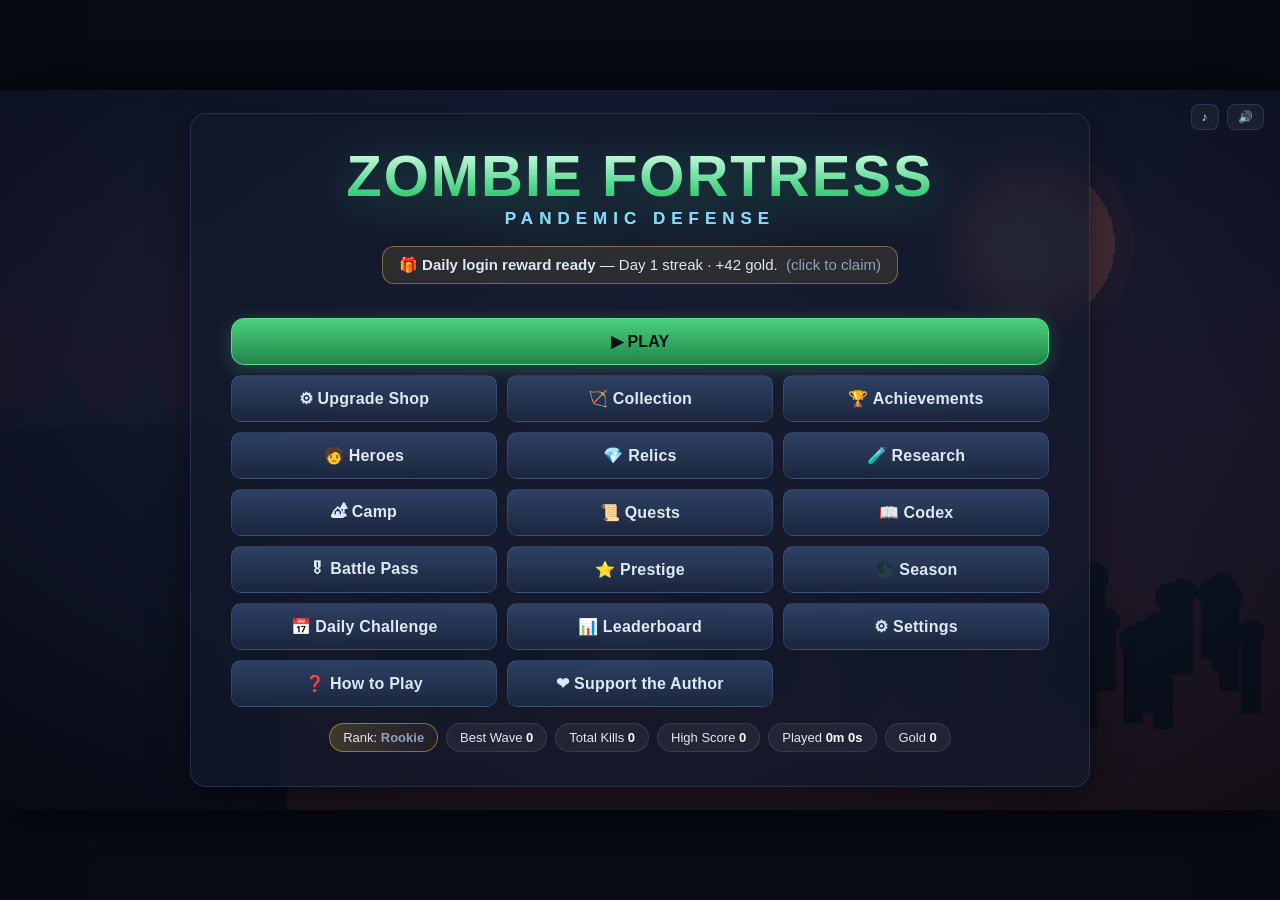
==== index.html @ 67d73323 "Add source files 233-240" ====
<!DOCTYPE html>
<html lang="en">
<head>
<meta charset="utf-8">
<meta name="viewport" content="width=device-width, initial-scale=1, maximum-scale=1, user-scalable=no, viewport-fit=cover">
<meta name="theme-color" content="#070b14">
<title>Zombie Fortress: Pandemic Defense</title>
<meta name="description" content="Hold the last fortress. Build towers, survive the pandemic. A free HTML5 tower-defense survival game.">
<link rel="icon" href="data:image/svg+xml,%3Csvg xmlns='http://www.w3.org/2000/svg' viewBox='0 0 32 32'%3E%3Crect width='32' height='32' rx='7' fill='%23070b14'/%3E%3Cpath d='M6 23V12l4-3 4 3 4-3 4 3v11z' fill='%2357e08a'/%3E%3Ccircle cx='13' cy='16' r='1.9' fill='%23070b14'/%3E%3Ccircle cx='19' cy='16' r='1.9' fill='%23070b14'/%3E%3C/svg%3E">
<style>

:root{
  --bg:#070b14; --bg2:#0b1220; --panel:rgba(18,26,44,.72); --panel-line:rgba(120,160,220,.18);
  --txt:#dfe8f6; --dim:#8fa2c0; --accent:#57e08a; --accent2:#4aa8ff; --danger:#ff5566; --gold:#ffce4a;
  --scrap:#8fd3ff;
}
*{box-sizing:border-box;-webkit-tap-highlight-color:transparent}
html,body{margin:0;padding:0;height:100%;overflow:hidden;background:var(--bg);color:var(--txt);
  font-family:"Segoe UI",Roboto,Helvetica,Arial,sans-serif;touch-action:none}
body{user-select:none;-webkit-user-select:none}
#stage{position:absolute;width:1280px;height:720px;transform-origin:top left;overflow:hidden;
  background:var(--bg);box-shadow:0 0 60px rgba(0,0,0,.8)}
canvas#game{position:absolute;inset:0;width:1280px;height:720px;display:block}

/* ---------- generic ui ---------- */
.hidden{display:none !important}
.btn{font:inherit;font-weight:600;cursor:pointer;border:1px solid var(--panel-line);border-radius:10px;
  background:linear-gradient(180deg,rgba(52,72,110,.85),rgba(28,40,64,.9));color:var(--txt);
  padding:8px 14px;transition:transform .08s,filter .12s,border-color .12s;letter-spacing:.2px}
.btn:hover{filter:brightness(1.18);border-color:rgba(140,190,255,.45)}
.btn:active{transform:translateY(1px) scale(.985)}
.btn.primary{background:linear-gradient(180deg,#49d07c,#22854a);border-color:#58e08e;color:#06140c;
  box-shadow:0 4px 18px rgba(70,220,130,.28)}
.btn.danger{background:linear-gradient(180deg,#e0556a,#8e2334);border-color:#ff8093;color:#fff}
.btn.ghost{background:rgba(255,255,255,.05)}
.btn:disabled{opacity:.42;cursor:not-allowed;filter:grayscale(.5)}
.btn.sm{padding:5px 10px;font-size:12px;border-radius:8px}
.btn.lg{padding:12px 26px;font-size:19px;border-radius:13px}
.panel{background:var(--panel);border:1px solid var(--panel-line);border-radius:16px;
  backdrop-filter:blur(14px);-webkit-backdrop-filter:blur(14px);box-shadow:0 12px 40px rgba(0,0,0,.45)}
.row{display:flex;align-items:center;gap:10px}
.spread{display:flex;align-items:center;justify-content:space-between;gap:10px}
.grow{flex:1}
.dim{color:var(--dim)}
.center{text-align:center}
h1,h2,h3{margin:0}

/* ---------- screens ---------- */
.screen{position:absolute;inset:0;display:flex;align-items:center;justify-content:center;
  background:radial-gradient(1200px 700px at 50% 30%,rgba(30,50,90,.55),rgba(4,7,14,.94));
  animation:fade .22s ease}
@keyframes fade{from{opacity:0}to{opacity:1}}
.screen .box{width:1080px;max-height:684px;padding:22px 26px;overflow:hidden;display:flex;flex-direction:column}
.screen h2{font-size:30px;letter-spacing:.5px}
.screen .sub{color:var(--dim);font-size:13px;margin-top:2px}

#screen-menu .box{width:900px;text-align:center;align-items:center;padding:34px 40px}
.logo{font-size:58px;font-weight:900;letter-spacing:2px;line-height:.95;
  background:linear-gradient(180deg,#d9ffe9,#3fd07f 55%,#1d9a5c);-webkit-background-clip:text;background-clip:text;
  color:transparent;filter:drop-shadow(0 6px 24px rgba(60,220,140,.35))}
.logo small{display:block;font-size:17px;font-weight:700;letter-spacing:6px;color:#8fd3ff;
  -webkit-text-fill-color:#8fd3ff;filter:none;margin-top:8px}
.menu-grid{display:grid;grid-template-columns:repeat(3,1fr);gap:10px;width:100%;margin-top:22px}
.menu-grid .btn{padding:13px 10px;font-size:16px}
.menu-grid .btn.wide{grid-column:span 3}
.statbar{display:flex;gap:8px;justify-content:center;flex-wrap:wrap;margin-top:16px}
.chip{background:rgba(255,255,255,.06);border:1px solid var(--panel-line);border-radius:999px;
  padding:6px 13px;font-size:13px}
.chip b{color:#fff}
.rankchip{background:linear-gradient(90deg,rgba(255,206,74,.18),rgba(255,206,74,.04));border-color:rgba(255,206,74,.45)}
.mutebar{position:absolute;top:14px;right:16px;display:flex;gap:8px;z-index:20}

/* ---------- hud ---------- */
#hud{position:absolute;inset:0;pointer-events:none}
#hud .clickable{pointer-events:auto}
.topbar{position:absolute;top:10px;left:12px;right:12px;display:flex;align-items:center;gap:8px}
.res{display:flex;gap:8px}
.res .stat{background:var(--panel);border:1px solid var(--panel-line);border-radius:11px;padding:6px 11px;
  font-weight:700;font-size:16px;display:flex;align-items:center;gap:7px;backdrop-filter:blur(10px)}
.res .stat .dot{width:9px;height:9px;border-radius:3px;display:inline-block}
#hud .wavebox{margin-left:auto;text-align:right;background:var(--panel);border:1px solid var(--panel-line);
  border-radius:11px;padding:5px 14px;backdrop-filter:blur(10px);min-width:190px}
#hud .wavebox #hud-wave{font-weight:800;font-size:17px}
#hud .wavebox #hud-waveinfo{font-size:11.5px;color:var(--dim)}
.fortressbar{position:absolute;top:64px;left:12px;width:300px;height:16px;border-radius:9px;overflow:hidden;
  background:rgba(0,0,0,.55);border:1px solid var(--panel-line)}
.fortressbar>div{height:100%;width:100%;background:linear-gradient(90deg,#49d07c,#9bf0b6);transition:width .18s}
.fortressbar.low>div{background:linear-gradient(90deg,#ff5566,#ff9aa5)}
.fortressbar .lbl{position:absolute;inset:0;font-size:11px;font-weight:800;text-align:center;line-height:16px;
  text-shadow:0 1px 3px #000}

#toolbar{position:absolute;bottom:10px;left:50%;transform:translateX(-50%);display:flex;gap:8px;align-items:flex-end}
.tcard{width:86px;background:var(--panel);border:1px solid var(--panel-line);border-radius:12px;padding:6px 5px 5px;
  text-align:center;cursor:pointer;backdrop-filter:blur(10px);position:relative;transition:transform .1s,border-color .12s}
.tcard:hover{transform:translateY(-3px)}
.tcard.sel{border-color:var(--accent);box-shadow:0 0 0 2px rgba(87,224,138,.4),0 6px 22px rgba(0,0,0,.5)}
.tcard.locked{opacity:.55;filter:grayscale(.7)}
.tcard.poor{opacity:.5}
.tcard canvas{width:52px;height:52px;display:block;margin:0 auto}
.tcard .nm{font-size:11px;font-weight:700;margin-top:1px;white-space:nowrap;overflow:hidden;text-overflow:ellipsis}
.tcard .cst{font-size:11px;color:var(--scrap);font-weight:700}
.tcard .lock{position:absolute;top:4px;right:5px;font-size:12px}

#skillbar{position:absolute;bottom:10px;right:12px;display:flex;gap:8px}
.sk{width:74px;height:66px;background:var(--panel);border:1px solid var(--panel-line);border-radius:12px;
  cursor:pointer;position:relative;backdrop-filter:blur(10px);text-align:center;padding-top:6px;
  transition:transform .1s,border-color .12s}
.sk:hover{transform:translateY(-3px)}
.sk.sel{border-color:var(--accent2);box-shadow:0 0 0 2px rgba(74,168,255,.4)}
.sk .ico{font-size:23px;line-height:1}
.sk .nm{font-size:10px;font-weight:700;margin-top:2px}
.sk .cost{font-size:10px;color:var(--gold)}
.sk .cdmask{position:absolute;inset:0;background:rgba(2,6,14,.72);border-radius:11px;display:flex;
  align-items:center;justify-content:center;font-weight:800;font-size:19px}
.sk.disabled{opacity:.5;filter:grayscale(.6)}

#nextwrap{position:absolute;bottom:88px;left:50%;transform:translateX(-50%);text-align:center}
#nextwrap .cnt{font-size:12px;color:var(--dim);margin-top:4px}
.pill{display:inline-block;background:rgba(0,0,0,.5);border:1px solid var(--panel-line);border-radius:999px;
  padding:3px 10px;font-size:12px}

#toasts{position:absolute;top:132px;left:50%;transform:translateX(-50%);display:flex;flex-direction:column;
  gap:6px;align-items:center;pointer-events:none}
.toast{background:var(--panel);border:1px solid var(--panel-line);border-radius:10px;padding:7px 15px;font-size:14px;
  backdrop-filter:blur(10px);animation:pop .3s ease}
@keyframes pop{from{transform:scale(.85);opacity:0}to{transform:scale(1);opacity:1}}
#tutorial{position:absolute;top:50%;left:50%;transform:translate(-50%,-50%);text-align:center;font-size:22px;
  font-weight:700;text-shadow:0 3px 18px #000;transition:opacity 1s;pointer-events:none}

/* ---------- overlays ---------- */
.ovl{position:absolute;inset:0;display:flex;align-items:center;justify-content:center;background:rgba(4,7,14,.94);
  backdrop-filter:blur(7px);-webkit-backdrop-filter:blur(7px);animation:fade .2s ease;z-index:30}
.ovl .box{width:820px;max-height:640px;padding:20px 24px;display:flex;flex-direction:column}
.ovl .head{display:flex;align-items:center;justify-content:space-between;margin-bottom:12px}
.scroll{overflow-y:auto;overscroll-behavior:contain;padding-right:6px;flex:1}
.scroll::-webkit-scrollbar{width:9px}
.scroll::-webkit-scrollbar-thumb{background:rgba(120,160,220,.3);border-radius:9px}
.grid2{display:grid;grid-template-columns:1fr 1fr;gap:10px}
.grid3{display:grid;grid-template-columns:1fr 1fr 1fr;gap:10px}
.up{background:rgba(255,255,255,.045);border:1px solid var(--panel-line);border-radius:12px;padding:10px 12px}
.up.on{border-color:rgba(87,224,138,.55);background:rgba(87,224,138,.09)}
.up .nm{font-weight:700;font-size:14px}
.up .ds{font-size:11.5px;color:var(--dim);margin:2px 0 8px}
.up .lv{font-size:12px;color:var(--accent);font-weight:700}
.ac{display:flex;gap:11px;align-items:center;background:rgba(255,255,255,.045);border:1px solid var(--panel-line);
  border-radius:12px;padding:9px 12px}
.ac.on{border-color:rgba(87,224,138,.55);background:rgba(87,224,138,.09)}
.ac .ic{font-size:24px;width:30px;text-align:center}
.ac .nm{font-weight:700;font-size:14px}
.ac .ds{font-size:11.5px;color:var(--dim)}
.ac .dt{font-size:11px;color:var(--accent)}
.towercard{background:rgba(255,255,255,.045);border:1px solid var(--panel-line);border-radius:12px;padding:10px;
  display:flex;gap:11px;align-items:center}
.towercard.locked{opacity:.62}
.towercard canvas{width:58px;height:58px;flex:none}
.towercard .nm{font-weight:800;font-size:15px}
.towercard .ds{font-size:11.5px;color:var(--dim)}
table.lb{width:100%;border-collapse:collapse;font-size:14px}
table.lb th,table.lb td{padding:7px 9px;text-align:left;border-bottom:1px solid rgba(120,160,220,.13)}
table.lb th{color:var(--dim);font-size:12px;text-transform:uppercase;letter-spacing:.6px}
table.lb tr.me td{color:var(--accent);font-weight:700}

/* ---------- gameover ---------- */
#screen-over .box{width:720px;text-align:center;align-items:center;padding:30px 40px}
#screen-over h2{font-size:44px;letter-spacing:2px;color:var(--danger)}
#screen-over .bignum{font-size:64px;font-weight:900;color:var(--gold);line-height:1}
.tease{background:rgba(255,206,74,.1);border:1px solid rgba(255,206,74,.4);border-radius:12px;padding:9px 16px;
  margin:12px 0;font-size:15px}
.kv{display:grid;grid-template-columns:repeat(4,1fr);gap:8px;width:100%;margin:14px 0}
.kv .c{background:rgba(255,255,255,.05);border-radius:10px;padding:9px 6px}
.kv .v{font-size:23px;font-weight:800}
.kv .k{font-size:11px;color:var(--dim);text-transform:uppercase;letter-spacing:.5px}
.pausebox{position:absolute;inset:0;display:flex;align-items:center;justify-content:center;background:rgba(3,6,13,.72);z-index:25}
.pausebox .panel{padding:26px 40px;text-align:center}
.tip{position:absolute;pointer-events:none;background:rgba(6,12,22,.95);border:1px solid var(--panel-line);
  border-radius:9px;padding:7px 10px;font-size:12px;max-width:250px;z-index:40;line-height:1.45;
  box-shadow:0 8px 26px rgba(0,0,0,.5)}
.tip b{color:var(--accent)}

/* portrait phones: nudge the player to rotate (the field is 16:9) */
#rotate{display:none;position:absolute;inset:0;z-index:60;align-items:center;justify-content:center;
  background:rgba(4,7,14,.96);color:#cfe0ff;font-size:20px;font-weight:700;text-align:center;padding:24px}
@media (orientation:portrait) and (pointer:coarse) and (max-width:900px){ #rotate{display:flex} }

/* ---------- pixel-art loading screen ---------- */
#loadscreen{position:absolute;inset:0;z-index:70;display:flex;align-items:center;justify-content:center;
  background:#0a0710;transition:opacity .45s ease}
#loadscreen.done{opacity:0}
#loadscreen .loadinner{padding:30px 46px;text-align:center;min-width:420px}
#loadscreen .loadtitle{font-size:30px;font-weight:900;letter-spacing:5px;color:#e8f0ff;
  text-shadow:0 3px 0 #6b1a24,0 0 22px rgba(224,67,79,.7)}
#loadscreen .loadtitle small{display:block;font-size:12px;letter-spacing:7px;color:#ff9aa8;margin-top:6px;font-weight:700}
#loadscreen .loadbar{margin-top:22px;height:18px;background:#120d1a;border:2px solid #2c2438;
  box-shadow:inset 0 0 0 2px #0a0710;overflow:hidden}
#loadscreen .loadbar>div{height:100%;width:0;background:repeating-linear-gradient(90deg,#57e08a 0 10px,#3fb36c 10px 20px);
  transition:width .12s linear}
#loadscreen .loadpct{margin-top:12px;font-size:12px;letter-spacing:3px;color:#8fa2c0}
</style>
</head>

<body>
<div id="stage">
  <canvas id="game" width="1280" height="720"></canvas>

  <!-- ============ IN-GAME HUD ============ -->
  <div id="hud" class="hidden">
    <div class="topbar">
      <div class="res clickable">
        <div class="stat" id="stat-scrap" title="Scrap - earned from zombie kills, used to build and upgrade towers">
          <span class="dot" style="background:var(--scrap)"></span><span id="hud-scrap">0</span></div>
        <div class="stat" id="stat-gold" title="Gold - earned at the end of each wave, spent on permanent upgrades">
          <span class="dot" style="background:var(--gold)"></span><span id="hud-gold">0</span></div>
        <div class="stat" id="stat-food" title="Food - powers Airstrike and Freeze">
          <span class="dot" style="background:#7ee08a"></span><span id="hud-food">0</span></div>
        <div class="stat" id="stat-meds" title="Meds - powers Repair">
          <span class="dot" style="background:#ff7d9c"></span><span id="hud-meds">0</span></div>
      </div>
      <div class="wavebox">
        <div id="hud-wave">Wave 1</div>
        <div id="hud-waveinfo">Get ready</div>
      </div>
      <button class="btn ghost clickable" data-action="pause" title="Pause (P)">II</button>
      <button class="btn ghost clickable" data-action="help" title="How to play">?</button>
    </div>
    <div class="fortressbar" id="fbar"><div id="ffill"></div><div class="lbl" id="ftext">Fortress 100%</div></div>

    <div id="nextwrap" class="clickable">
      <button class="btn primary lg" data-action="nextwave">Next Wave <span id="nexticon">&#9656;</span></button>
      <div class="cnt" id="nextcount"></div>
    </div>

    <div id="toolbar" class="clickable"></div>
    <div id="skillbar" class="clickable"></div>
    <div id="toasts"></div>
    <div id="tutorial" class="hidden">Tap a slot to build. Towers fire on their own. Survive the waves!</div>
  </div>

  <!-- ============ MAIN MENU ============ -->
  <div id="screen-menu" class="screen">
    <div class="box panel">
      <div class="logo">ZOMBIE FORTRESS<small>PANDEMIC DEFENSE</small></div>
      <div id="dailybanner" class="tease" style="margin-top:18px"></div>
      <div class="menu-grid">
        <button class="btn primary wide lg" data-action="play">&#9654; PLAY</button>
        <button class="btn" data-action="shop">&#9881; Upgrade Shop</button>
        <button class="btn" data-action="collection">&#127993; Collection</button>
        <button class="btn" data-action="achievements">&#127942; Achievements</button>
        <button class="btn" data-action="heroes">&#129489; Heroes</button>
        <button class="btn" data-action="relics">&#128142; Relics</button>
        <button class="btn" data-action="research">&#129514; Research</button>
        <button class="btn" data-action="camp">&#127957; Camp</button>
        <button class="btn" data-action="quests">&#128220; Quests</button>
        <button class="btn" data-action="codex">&#128214; Codex</button>
        <button class="btn" data-action="battlepass">&#127894; Battle Pass</button>
        <button class="btn" data-action="prestige">&#11088; Prestige</button>
        <button class="btn" data-action="season">&#127761; Season</button>
        <button class="btn" data-action="daily">&#128197; Daily Challenge</button>
        <button class="btn" data-action="endless" id="btn-endless">&#8734; Endless Mode</button>
        <button class="btn" data-action="leaderboard">&#128202; Leaderboard</button>
        <button class="btn" data-action="settings">&#9881; Settings</button>
        <button class="btn" data-action="help">&#10067; How to Play</button>
        <button class="btn" data-action="donate">&#10084; Support the Author</button>
      </div>
      <div class="statbar" id="menustats"></div>
    </div>
    <div class="mutebar">
      <button class="btn ghost sm" data-action="togglemusic" id="btn-music" title="Toggle music">&#9834;</button>
      <button class="btn ghost sm" data-action="togglesfx" id="btn-sfx" title="Toggle sound effects">&#128266;</button>
    </div>
  </div>

  <!-- ============ GAME OVER ============ -->
  <div id="screen-over" class="screen hidden">
    <div class="box panel">
      <h2>FORTRESS FALLEN</h2>
      <div class="dim" id="over-sub">The pandemic claimed another bunker.</div>
      <div class="bignum" id="over-wave">Wave 0</div>
      <div class="dim" style="font-size:12px;letter-spacing:2px">WAVE REACHED</div>
      <div class="tease" id="over-tease"></div>
      <div class="kv" id="over-kv"></div>
      <div class="row" style="gap:10px;flex-wrap:wrap;justify-content:center">
        <button class="btn primary lg" data-action="retry">&#8635; Retry Now</button>
        <button class="btn" data-action="shop">Upgrade Shop</button>
        <button class="btn" data-action="leaderboard">Leaderboard</button>
        <button class="btn ghost" data-action="menu">Main Menu</button>
        <button class="btn ghost" data-action="donate">&#10084; Support</button>
      </div>
    </div>
  </div>

  <div id="overlay"></div>
  <div id="tooltip" class="tip hidden"></div>
  <div id="rotate">&#8635;&nbsp; Rotate your device to landscape</div>
</div>

<script>
const ASSET_MANIFEST = {"bg/city_far":"assets/backgrounds/city_far.png","bg/city_mid":"assets/backgrounds/city_mid.png","bg/fence_near":"assets/backgrounds/fence_near.png","bg/sky":"assets/backgrounds/sky.png","bg/splash":"assets/backgrounds/splash.png","fortress/gate":"assets/sprites/fortress/gate.png","fortress/wall":"assets/sprites/fortress/wall.png","fortress/wall_blood":"assets/sprites/fortress/wall_blood.png","fx/blood":"assets/effects/blood.png","fx/explosion":"assets/effects/explosion.png","fx/explosion_big":"assets/effects/explosion_big.png","fx/fire":"assets/effects/fire.png","fx/fog":"assets/effects/fog.png","fx/ice":"assets/effects/ice.png","fx/lightning":"assets/effects/lightning.png","fx/muzzle":"assets/effects/muzzle.png","fx/rain":"assets/effects/rain.png","fx/smoke":"assets/effects/smoke.png","fx/spark":"assets/effects/spark.png","music/boss":"assets/audio/music/boss.ogg","music/gameover":"assets/audio/music/gameover.ogg","music/gameplay":"assets/audio/music/gameplay.ogg","music/menu":"assets/audio/music/menu.ogg","sfx/achievement":"assets/audio/sfx/achievement.ogg","sfx/acid":"assets/audio/sfx/acid.ogg","sfx/airstrike":"assets/audio/sfx/airstrike.ogg","sfx/ambient_city":"assets/audio/sfx/ambient_city.ogg","sfx/boss":"assets/audio/sfx/boss.ogg","sfx/buy":"assets/audio/sfx/buy.ogg","sfx/click":"assets/audio/sfx/click.ogg","sfx/coin":"assets/audio/sfx/coin.ogg","sfx/donate":"assets/audio/sfx/donate.ogg","sfx/error":"assets/audio/sfx/error.ogg","sfx/explode":"assets/audio/sfx/explode.ogg","sfx/flame":"assets/audio/sfx/flame.ogg","sfx/freeze":"assets/audio/sfx/freeze.ogg","sfx/grenade":"assets/audio/sfx/grenade.ogg","sfx/growl":"assets/audio/sfx/growl.ogg","sfx/growl2":"assets/audio/sfx/growl2.ogg","sfx/growl3":"assets/audio/sfx/growl3.ogg","sfx/heal":"assets/audio/sfx/heal.ogg","sfx/hit":"assets/audio/sfx/hit.ogg","sfx/hover":"assets/audio/sfx/hover.ogg","sfx/hurt":"assets/audio/sfx/hurt.ogg","sfx/levelup":"assets/audio/sfx/levelup.ogg","sfx/place":"assets/audio/sfx/place.ogg","sfx/rain":"assets/audio/sfx/rain.ogg","sfx/reload":"assets/audio/sfx/reload.ogg","sfx/sell":"assets/audio/sfx/sell.ogg","sfx/shield":"assets/audio/sfx/shield.ogg","sfx/shoot":"assets/audio/sfx/shoot.ogg","sfx/shoot2":"assets/audio/sfx/shoot2.ogg","sfx/shotgun":"assets/audio/sfx/shotgun.ogg","sfx/sniper":"assets/audio/sfx/sniper.ogg","sfx/spit":"assets/audio/sfx/spit.ogg","sfx/tesla":"assets/audio/sfx/tesla.ogg","sfx/thunder":"assets/audio/sfx/thunder.ogg","sfx/upgrade":"assets/audio/sfx/upgrade.ogg","sfx/wave":"assets/audio/sfx/wave.ogg","sfx/wind":"assets/audio/sfx/wind.ogg","sfx/zombie_die":"assets/audio/sfx/zombie_die.ogg","tile/grass":"assets/tiles/grass.png","tile/ground":"assets/tiles/ground.png","tile/ground_blood":"assets/tiles/ground_blood.png","tower/barricade_base":"assets/sprites/towers/barricade_base.png","tower/flamethrower_base":"assets/sprites/towers/flamethrower_base.png","tower/flamethrower_turret":"assets/sprites/towers/flamethrower_turret.png","tower/gunner_base":"assets/sprites/towers/gunner_base.png","tower/gunner_turret":"assets/sprites/towers/gunner_turret.png","tower/medic_base":"assets/sprites/towers/medic_base.png","tower/mortar_base":"assets/sprites/towers/mortar_base.png","tower/mortar_turret":"assets/sprites/towers/mortar_turret.png","tower/shotgun_base":"assets/sprites/towers/shotgun_base.png","tower/shotgun_turret":"assets/sprites/towers/shotgun_turret.png","tower/sniper_base":"assets/sprites/towers/sniper_base.png","tower/sniper_turret":"assets/sprites/towers/sniper_turret.png","tower/tesla_base":"assets/sprites/towers/tesla_base.png","tower/tesla_turret":"assets/sprites/towers/tesla_turret.png","ui/bar":"assets/ui/bar.png","ui/button":"assets/ui/button.png","ui/cursor":"assets/ui/cursor.png","ui/icon_food":"assets/ui/icon_food.png","ui/icon_gold":"assets/ui/icon_gold.png","ui/icon_lock":"assets/ui/icon_lock.png","ui/icon_meds":"assets/ui/icon_meds.png","ui/icon_scrap":"assets/ui/icon_scrap.png","ui/icon_skull":"assets/ui/icon_skull.png","ui/icon_star":"assets/ui/icon_star.png","ui/panel":"assets/ui/panel.png","ui/skill_airstrike":"assets/ui/skill_airstrike.png","ui/skill_freeze":"assets/ui/skill_freeze.png","ui/skill_medkit":"assets/ui/skill_medkit.png","ui/skill_rage":"assets/ui/skill_rage.png","ui/skill_repair":"assets/ui/skill_repair.png","zombie/bomber":"assets/sprites/zombies/bomber.png","zombie/boss":"assets/sprites/zombies/boss.png","zombie/brute":"assets/sprites/zombies/brute.png","zombie/crawler":"assets/sprites/zombies/crawler.png","zombie/runner":"assets/sprites/zombies/runner.png","zombie/screamer":"assets/sprites/zombies/screamer.png","zombie/shield":"assets/sprites/zombies/shield.png","zombie/spitter":"assets/sprites/zombies/spitter.png","zombie/tank":"assets/sprites/zombies/tank.png","zombie/walker":"assets/sprites/zombies/walker.png"};


/* =====================================================================
   I18N - English / Vietnamese localisation.
   Source strings stay in English; I18N.tr() maps them to Vietnamese.
   tr() is used both at DOM build time (UIManager) and by a DOM walker
   that catches static markup and anything inserted elsewhere.
   ===================================================================== */

const LANG_NAME = { en: "English", vi: "Tiếng Việt" };

const I18N_PAIRS = [
  /* ---- menus / buttons ---- */
  ["Support the Author", "Ủng hộ tác giả"],
  ["Daily login reward ready", "Quà đăng nhập hằng ngày đã sẵn sàng"],
  ["Daily challenge:", "Thử thách hằng ngày:"],
  ["Daily Challenge complete!", "Hoàn thành Thử thách hằng ngày!"],
  ["Daily Challenge", "Thử thách hằng ngày"],
  ["Endless Mode", "Chế độ vô tận"],
  ["Upgrade Shop", "Cửa hàng nâng cấp"],
  ["Tower Collection", "Bộ sưu tập trụ"],
  ["How to Play", "Cách chơi"],
  ["How to play", "Cách chơi"],
  ["Battle Pass", "Vé chiến đấu"],
  ["Leaderboard", "Bảng xếp hạng"],
  ["Achievements", "Thành tích"],
  ["Collection", "Bộ sưu tập"],
  ["Settings", "Cài đặt"],
  ["Research", "Nghiên cứu"],
  ["Quests", "Nhiệm vụ"],
  ["Heroes", "Anh hùng"],
  ["Relics", "Thánh tích"],
  ["Codex", "Bách khoa"],
  ["Prestige", "Chuyển sinh"],
  ["Season", "Mùa"],
  ["Camp", "Doanh trại"],
  ["Support", "Ủng hộ"],
  ["PLAY", "CHƠI"],
  ["Resume", "Tiếp tục"],
  ["Quit to Menu", "Về menu chính"],
  ["Retry Now", "Chơi lại"],
  ["Main Menu", "Menu chính"],
  ["Paused", "Tạm dừng"],
  ["Back", "Quay lại"],
  ["Reset everything", "Xoá tất cả"],
  ["Reset Progress", "Xoá tiến trình"],
  ["About", "Giới thiệu"],
  ["Difficulty", "Độ khó"],
  ["Sound Effects", "Hiệu ứng âm thanh"],
  ["Language", "Ngôn ngữ"],
  ["Music", "Nhạc nền"],
  ["Next Wave", "Đợt kế tiếp"],

  /* ---- settings / help ---- */
  ["Permanent upgrades bought with gold. They apply to every future run.", "Nâng cấp vĩnh viễn mua bằng vàng. Áp dụng cho mọi lượt chơi sau."],
  ["Synthesised background music", "Nhạc nền tổng hợp"],
  ["Shots, explosions, zombies", "Tiếng súng, nổ, zombie"],
  ["Applies to the next run you start.", "Áp dụng cho lượt chơi kế tiếp."],
  ["Erase all gold, unlocks, achievements and records. This cannot be undone.", "Xoá toàn bộ vàng, mở khoá, thành tích và kỷ lục. Không thể hoàn tác."],
  ["Erase all progress? Gold, unlocks, achievements and records will be deleted. This cannot be undone.", "Xoá toàn bộ tiến trình? Vàng, mở khoá, thành tích và kỷ lục sẽ bị xoá. Không thể hoàn tác."],
  ["free HTML5 game. No ads, no tracking, no downloads.", "game HTML5 miễn phí. Không quảng cáo, không theo dõi, không tải về."],
  ["Progress is stored only in this browser.", "Tiến trình chỉ lưu trong trình duyệt này."],
  ["Zombies pour in from the right. They want your fortress on the left. If its HP hits zero, the run ends.", "Zombie tràn vào từ bên phải. Chúng nhắm vào pháo đài của bạn bên trái. Nếu máu về 0, lượt chơi kết thúc."],
  ["Tap a tower at the bottom, then tap an empty platform on the field. Towers shoot by themselves \u2014 you never aim.", "Chạm một trụ ở dưới, rồi chạm ô trống trên sân. Trụ tự bắn \u2014 bạn không cần ngắm."],
  ["Scrap drops from kills and pays for towers and upgrades during a run. Gold is awarded at the end of each wave and buys permanent upgrades between runs.", "Sắt vụn rơi từ hạ gục, dùng mua trụ và nâng cấp trong lượt. Vàng nhận cuối mỗi đợt, dùng mua nâng cấp vĩnh viễn giữa các lượt."],
  ["Tap a built tower on the field to open its panel, then upgrade (up to level 5) or sell it for 60% back.", "Chạm một trụ đã xây trên sân để mở bảng, rồi nâng cấp (tối đa cấp 5) hoặc bán lại thu 60%."],
  ["Airstrike drops a bomb where you tap. Freeze stops every zombie for 3 seconds. Repair heals the fortress. They cost food or meds and share cooldowns.", "Không kích thả bom tại điểm bạn chạm. Đóng băng dừng mọi zombie trong 3 giây. Sửa chữa hồi máu pháo đài. Chúng tốn thực phẩm hoặc thuốc và dùng chung hồi chiêu."],
  ["Build time counts down automatically; press Next Wave to start early and earn bonus scrap. Bosses arrive every 5 waves. Survive wave 20 to unlock Endless Mode.", "Thời gian xây tự đếm ngược; bấm Đợt kế tiếp để bắt đầu sớm và nhận thêm sắt vụn. Trùm xuất hiện mỗi 5 đợt. Sống sót đến đợt 20 để mở Chế độ vô tận."],
  ["1-7 pick a tower \u00b7 Q/W/E fire skills \u00b7 SPACE starts the next wave \u00b7 P pauses \u00b7 Esc closes panels and deselects.", "1-7 chọn trụ \u00b7 Q/W/E dùng kỹ năng \u00b7 SPACE bắt đầu đợt kế \u00b7 P tạm dừng \u00b7 Esc đóng bảng và bỏ chọn."],
  ["Goal", "Mục tiêu"],
  ["Build", "Xây"],
  ["Scrap vs Gold", "Sắt vụn và Vàng"],
  ["Upgrade / Sell", "Nâng cấp / Bán"],
  ["Skills", "Kỹ năng"],
  ["Waves", "Các đợt"],
  ["Keyboard", "Bàn phím"],

  /* ---- HUD ---- */
  ["Scrap - earned from zombie kills, used to build and upgrade towers", "Sắt vụn - nhận từ hạ gục zombie, dùng để xây và nâng cấp trụ"],
  ["Gold - earned at the end of each wave, spent on permanent upgrades", "Vàng - nhận cuối mỗi đợt, dùng mua nâng cấp vĩnh viễn"],
  ["Food - powers Airstrike and Freeze", "Thực phẩm - dùng cho Không kích và Đóng băng"],
  ["Meds - powers Repair", "Thuốc - dùng cho Sửa chữa"],
  ["Pause (P)", "Tạm dừng (P)"],
  ["Toggle music", "Bật/tắt nhạc"],
  ["Toggle sound effects", "Bật/tắt hiệu ứng âm thanh"],
  ["Rotate your device to landscape", "Xoay thiết bị sang ngang"],
  ["Build phase \u2014 ", "Giai đoạn xây dựng \u2014 "],
  ["s until next wave", " giây đến đợt kế tiếp"],
  ["Auto-starts in", "Tự bắt đầu sau"],
  ["call early for bonus scrap", "gọi sớm để nhận sắt vụn"],
  ["zombies left", "zombie còn lại"],
  ["zombie left", "zombie còn lại"],
  ["incoming", "sắp tới"],
  ["Get ready", "Chuẩn bị"],
  ["Tap a slot to build. Towers fire on their own. Survive the waves!", "Chạm ô để xây. Trụ tự bắn. Hãy sống sót qua các đợt!"],
  ["Fortress", "Pháo đài"],

  /* ---- resources / common labels ---- */
  ["Best Wave", "Đợt cao nhất"],
  ["Best wave", "Đợt cao nhất"],
  ["Best score", "Điểm cao nhất"],
  ["Total Kills", "Tổng hạ gục"],
  ["Total kills", "Tổng hạ gục"],
  ["High Score", "Điểm cao"],
  ["Time played", "Thời gian chơi"],
  ["Rank:", "Cấp bậc:"],
  ["Your rank:", "Cấp bậc của bạn:"],
  ["Rank", "Cấp bậc"],
  ["Played", "Đã chơi"],
  ["Score", "Điểm"],
  ["Date", "Ngày"],
  ["Kills", "Hạ gục"],
  ["Gold", "Vàng"],
  ["Metal", "Kim loại"],
  ["Wood", "Gỗ"],
  ["Research", "Nghiên cứu"],
  ["Scrap", "Sắt vụn"],
  ["Food", "Thực phẩm"],
  ["Meds", "Thuốc"],
  ["Points", "Điểm"],
  ["Found", "Đã tìm"],
  ["Reward:", "Thưởng:"],
  ["Streak", "Chuỗi"],
  ["Level", "Cấp"],
  ["Lv", "Cấp"],
  ["LV", "Cấp"],
  ["Tier", "Bậc"],
  ["MAX LEVEL", "CẤP TỐI ĐA"],
  ["Upgrade \u00b7 ", "Nâng cấp \u00b7 "],
  ["Sell \u00b7 +", "Bán \u00b7 +"],
  ["Build cost:", "Giá xây:"],
  ["Cost:", "Giá:"],
  ["HP:", "Máu:"],
  ["Wall HP", "Máu tường"],
  ["Heal / s", "Hồi / giây"],
  ["Fire / s", "Bắn / giây"],
  ["Damage", "Sát thương"],
  ["Range", "Tầm bắn"],
  ["/tick", "/lần"],
  ["per level", "mỗi cấp"],
  ["OWNED", "ĐÃ CÓ"],
  ["Equip", "Trang bị"],
  ["Unequip", "Tháo"],
  ["Select", "Chọn"],
  ["Selected", "Đã chọn"],
  ["Recruit", "Chiêu mộ"],
  ["Unlock", "Mở khoá"],
  ["Claim", "Nhận"],
  ["Claimed", "Đã nhận"],
  ["Locked", "Khoá"],
  ["Completed", "Đã hoàn thành"],
  ["Start Challenge", "Bắt đầu thử thách"],
  ["Collect idle materials", "Thu tài nguyên nhàn rỗi"],
  ["Buildings", "Công trình"],
  ["Survivors", "Người sống sót"],
  ["Modifiers", "Hiệu ứng"],
  ["Requires:", "Yêu cầu:"],
  ["Upgrade", "Nâng cấp"],

  /* ---- weapons / towers ---- */
  ["Rapid single-target fire. Cheap, dependable, never wasted.", "Bắn nhanh một mục tiêu. Rẻ, ổn định, không lãng phí."],
  ["Short range, heavy spread. Shreds tight packs of walkers.", "Tầm ngắn, đạn toả rộng. Xé nát bầy zombie đông."],
  ["Extreme range, huge single hits, pierces a whole lane.", "Tầm cực xa, sát thương lớn, xuyên cả làn."],
  ["Torches everything in a cone and leaves them burning.", "Thiêu mọi thứ trong hình nón và để lại lửa cháy."],
  ["Chain lightning that arcs between zombies and slows them.", "Sét xích lan giữa các zombie và làm chậm chúng."],
  ["No gun. Zombies nearby stop to smash it instead of your wall.", "Không súng. Zombie gần đó dừng lại đập nó thay vì tường bạn."],
  ["Patches the fortress wall back together, second by second.", "Hàn gắn lại tường pháo đài từng giây một."],
  ["Flamethrower", "Súng phun lửa"],
  ["Barricade", "Chướng ngại"],
  ["Medic Tent", "Lều y tế"],
  ["Tesla Coil", "Cuộn Tesla"],
  ["Shotgun", "Súng săn"],
  ["Sniper", "Bắn tỉa"],
  ["Gunner", "Xạ thủ"],

  /* ---- skills ---- */
  ["Tap the field to call a bombing run (220 damage over a wide area).", "Chạm sân để gọi oanh kích (220 sát thương trên vùng rộng)."],
  ["Freeze every zombie on screen for 3 seconds.", "Đóng băng mọi zombie trên màn hình trong 3 giây."],
  ["Restore 35% of the fortress maximum HP.", "Hồi 35% máu tối đa của pháo đài."],
  ["Strike", "Không kích"],
  ["Freeze", "Đóng băng"],
  ["Repair", "Sửa chữa"],
  ["food", "thực phẩm"],
  ["meds", "thuốc"],
  ["cooldown", "hồi chiêu"],

  /* ---- meta upgrade shop ---- */
  ["+6% tower damage", "+6% sát thương trụ"],
  ["+4% tower fire rate", "+4% tốc độ bắn trụ"],
  ["+5% tower range", "+5% tầm bắn trụ"],
  ["+60 fortress max HP", "+60 máu tối đa pháo đài"],
  ["+25 starting scrap", "+25 sắt vụn khởi đầu"],
  ["+7% scrap from kills", "+7% sắt vụn từ hạ gục"],
  ["+12 starting gold", "+12 vàng khởi đầu"],
  ["-6% skill cooldown", "-6% hồi chiêu kỹ năng"],
  ["+0.8 fortress HP/s", "+0.8 máu pháo đài/giây"],
  ["+3% crit chance (x2 dmg)", "+3% tỉ lệ chí mạng (x2 sát thương)"],
  ["Trigger Servos", "Servo cò súng"],
  ["Optic Arrays", "Mảng quang học"],
  ["Reinforced Walls", "Tường gia cố"],
  ["Scavenger Crew", "Tổ nhặt nhạnh"],
  ["Recycling Rig", "Giàn tái chế"],
  ["War Chest", "Rương chiến tranh"],
  ["Command Uplink", "Liên kết chỉ huy"],
  ["Field Medics", "Y tá dã chiến"],
  ["Weak-Point Scans", "Quét điểm yếu"],
  ["Ballistics", "Đạn đạo"],

  /* ---- heroes ---- */
  ["Balanced front-line officer. Extra starting scrap and a sturdier wall.", "Sĩ quan tiền tuyến cân bằng. Thêm sắt vụn khởi đầu và tường chắc hơn."],
  ["+60 starting scrap, +120 fortress HP.", "+60 sắt vụn khởi đầu, +120 máu pháo đài."],
  ["Tower specialist. Cheaper builds and faster repairs.", "Chuyên gia trụ. Xây rẻ hơn và sửa nhanh hơn."],
  ["Towers cost 10% less, +1.5 fortress HP/s.", "Trụ rẻ hơn 10%, +1.5 máu pháo đài/giây."],
  ["Precision damage dealer with a higher crit chance.", "Gây sát thương chính xác với tỉ lệ chí mạng cao hơn."],
  ["+12% tower damage, +10% crit chance.", "+12% sát thương trụ, +10% tỉ lệ chí mạng."],
  ["Aggressive. Skills recharge faster and hit harder.", "Hiếu chiến. Kỹ năng hồi nhanh hơn và mạnh hơn."],
  ["Skill cooldowns -25%, +6% damage.", "Hồi chiêu kỹ năng -25%, +6% sát thương."],
  ["Defensive turtle. Massive wall, self-healing, slower start.", "Phòng thủ rùa. Tường khổng lồ, tự hồi máu, khởi đầu chậm."],
  ["+420 fortress HP and +3 HP/s regen, but 20 less starting scrap.", "+420 máu pháo đài và +3 máu/giây, nhưng ít hơn 20 sắt vụn khởi đầu."],
  ["Commander", "Chỉ huy"],
  ["Engineer", "Kỹ sư"],
  ["Marksman", "Thiện xạ"],
  ["Warlord", "Lãnh chúa"],
  ["Guardian", "Hộ vệ"],
  ["Hero Command", "Bộ chỉ huy anh hùng"],
  ["Your chosen hero changes every run. Earn hero XP by surviving waves and killing zombies.", "Anh hùng bạn chọn thay đổi mỗi lượt. Nhận XP anh hùng bằng cách sống sót qua các đợt và hạ gục zombie."],

  /* ---- relics ---- */
  ["Equip up to 3 relics. Slot ", "Trang bị tối đa 3 thánh tích. Ô "],
  ["Not yet found \u2014 hunt bosses and quests.", "Chưa tìm thấy \u2014 săn trùm và nhiệm vụ."],
  ["A relic recovered from the horde.", "Thánh tích thu hồi từ bầy đàn."],
  ["Equip limit is 3 \u2014 unequip one first.", "Giới hạn trang bị là 3 \u2014 hãy tháo bớt một cái."],
  ["Relic found:", "Tìm thấy thánh tích:"],
  ["+8% scrap from every kill.", "+8% sắt vụn từ mỗi mạng."],
  ["+6% tower fire rate.", "+6% tốc độ bắn trụ."],
  ["+8% tower range.", "+8% tầm bắn trụ."],
  ["+10% damage, +4% crit.", "+10% sát thương, +4% chí mạng."],
  ["+2 fortress HP/s.", "+2 máu pháo đài/giây."],
  ["+20 starting scrap, +10 starting gold.", "+20 sắt vụn khởi đầu, +10 vàng khởi đầu."],
  ["Skill cooldowns -12%.", "Hồi chiêu kỹ năng -12%."],
  ["+180 fortress HP.", "+180 máu pháo đài."],
  ["+18% scrap, +5% crit.", "+18% sắt vụn, +5% chí mạng."],
  ["+14% fire rate, -10% cooldown.", "+14% tốc độ bắn, -10% hồi chiêu."],
  ["+16% damage but -8% fortress HP.", "+16% sát thương nhưng -8% máu pháo đài."],
  ["+400 fortress HP, +3 HP/s.", "+400 máu pháo đài, +3 máu/giây."],
  ["+22% damage, +20% scrap.", "+22% sát thương, +20% sắt vụn."],
  ["Chrono Capacitor", "Tụ thời gian"],
  ["Bulwark Charm", "Bùa thành luỹ"],
  ["Plague Mask", "Mặt nạ dịch hạch"],
  ["Necrotic Heart", "Tim hoại tử"],
  ["Apocalypse Sigil", "Ấn Khải huyền"],
  ["Reinforced Plate", "Tấm gia cố"],
  ["Lucky Charm", "Bùa may mắn"],
  ["Target Scope", "Kính ngắm"],
  ["Hollow Point", "Đầu đạn rỗng"],
  ["Medkit Stash", "Kho cứu thương"],
  ["Iron Scrap", "Sắt vụn"],
  ["Tesla Core", "Lõi Tesla"],
  ["Titan Shell", "Mai Titan"],
  ["Oil Can", "Can dầu"],
  ["legendary", "huyền thoại"],
  ["common", "thường"],
  ["rare", "hiếm"],
  ["epic", "sử thi"],

  /* ---- research ---- */
  ["Unlocks the research tree.", "Mở khoá cây nghiên cứu."],
  ["Research points come from cleared waves and the camp lab. Bonuses are permanent.", "Điểm nghiên cứu nhận từ các đợt đã dọn và phòng lab của doanh trại. Phần thưởng là vĩnh viễn."],
  ["+5% tower damage.", "+5% sát thương trụ."],
  ["+10% scrap.", "+10% sắt vụn."],
  ["+150 fortress HP.", "+150 máu pháo đài."],
  ["+8% damage.", "+8% sát thương."],
  ["+7% fire rate.", "+7% tốc độ bắn."],
  ["+8% range.", "+8% tầm bắn."],
  ["+15% scrap.", "+15% sắt vụn."],
  ["+300 fortress HP.", "+300 máu pháo đài."],
  ["+6% crit.", "+6% chí mạng."],
  ["-12% cooldowns.", "-12% hồi chiêu."],
  ["+15% damage, +10% rate.", "+15% sát thương, +10% tốc độ."],
  ["+60 fortress max HP.", "+60 máu tối đa pháo đài."],
  ["Command Core", "Lõi chỉ huy"],
  ["Research Lab", "Phòng thí nghiệm"],
  ["Ballistics I", "Đạn đạo I"],
  ["Ballistics II", "Đạn đạo II"],
  ["Logistics I", "Hậu cần I"],
  ["Masonry I", "Xây dựng I"],
  ["Servo Motors", "Động cơ servo"],
  ["Salvage Rig", "Giàn trục vớt"],
  ["Field Medbay", "Y xá dã chiến"],
  ["Fortification", "Công sự"],
  ["Total Arsenal", "Kho vũ khí toàn diện"],

  /* ---- camp / survivors ---- */
  ["+4% tower damage per level.", "+4% sát thương trụ mỗi cấp."],
  ["+1 food per wave per level.", "+1 thực phẩm mỗi đợt mỗi cấp."],
  ["+1 med per wave per level.", "+1 thuốc mỗi đợt mỗi cấp."],
  ["+30 fortress HP per level.", "+30 máu pháo đài mỗi cấp."],
  ["+1 research point every 5 waves per level.", "+1 điểm nghiên cứu mỗi 5 đợt mỗi cấp."],
  ["+8 starting scrap per level.", "+8 sắt vụn khởi đầu mỗi cấp."],
  ["Reveals the next wave composition.", "Tiết lộ thành phần đợt kế tiếp."],
  ["+1 fortress HP/s.", "+1 máu pháo đài/giây."],
  ["+3% tower damage.", "+3% sát thương trụ."],
  ["+12% scrap from kills.", "+12% sắt vụn từ hạ gục."],
  ["+5% fire rate.", "+5% tốc độ bắn."],
  ["+6% damage.", "+6% sát thương."],
  ["+200 fortress HP.", "+200 máu pháo đài."],
  ["Survivor Camp", "Trại sống sót"],
  ["Ration Farm", "Nông trại khẩu phần"],
  ["Field Clinic", "Phòng khám dã chiến"],
  ["Supply Depot", "Kho tiếp vận"],
  ["Scout Riley", "Trinh sát Riley"],
  ["Nurse Dana", "Y tá Dana"],
  ["Gunner Bo", "Xạ thủ Bo"],
  ["Forager Kai", "Kiếm ăn Kai"],
  ["Tinker Vi", "Thợ Vi"],
  ["Sniper Ash", "Bắn tỉa Ash"],
  ["Pyro Zeke", "Hoả công Zeke"],
  ["Veteran Mo", "Cựu binh Mo"],
  ["Workshop", "Xưởng"],
  ["Barracks", "Doanh trại lính"],
  ["joined", "đã tham gia"],
  ["Nothing to collect yet \u2014 come back later.", "Chưa có gì để thu \u2014 quay lại sau."],

  /* ---- quests / battle pass / prestige ---- */
  ["All story chapters complete.", "Đã hoàn thành mọi chương cốt truyện."],
  ["in a single run to complete it.", "trong một lượt để hoàn thành."],
  ["Completed today \u2014 a new challenge arrives at midnight.", "Đã hoàn thành hôm nay \u2014 thử thách mới đến vào nửa đêm."],
  ["Each day picks a new seeded challenge, the same for every player in the world.", "Mỗi ngày chọn một thử thách ngẫu nhiên cố định, giống nhau cho mọi người chơi."],
  ["Reset gold, shop upgrades, research and camp levels for permanent perks. Relics, heroes and achievements are kept.", "Đặt lại vàng, nâng cấp cửa hàng, nghiên cứu và cấp doanh trại để nhận đặc quyền vĩnh viễn. Thánh tích, anh hùng và thành tích được giữ lại."],
  ["Reaching wave 20 again grants ", "Đạt lại đợt 20 sẽ nhận "],
  ["Prestige now", "Chuyển sinh ngay"],
  ["Rotate to next season", "Chuyển sang mùa kế tiếp"],
  ["Seasons rotate manually on this build.", "Các mùa chuyển thủ công trên bản này."],
  ["Best this season:", "Cao nhất mùa này:"],
  ["best this season:", "cao nhất mùa này:"],
  ["Your rank:", "Cấp bậc của bạn:"],
  ["Season XP", "XP mùa"],
  ["No modifiers", "Không có hiệu ứng"],
  ["No runs yet \u2014 go survive some waves.", "Chưa có lượt nào \u2014 hãy sống sót vài đợt đi."],
  ["Undiscovered \u2014 encounter it in battle.", "Chưa khám phá \u2014 hãy chạm trán trong trận chiến."],
  ["None", "Không"],
  ["none", "không"],
  ["pts", "điểm"],
  ["Pt", "Điểm"],

  /* ---- ranks / difficulties ---- */
  ["Nightmare", "Ác mộng"],
  ["Rookie", "Tân binh"],
  ["Veteran", "Cựu binh"],
  ["Legend", "Huyền thoại"],
  ["Apocalypse", "Khải huyền"],
  ["Easy", "Dễ"],
  ["Normal", "Thường"],
  ["Hard", "Khó"],
  ["Ace", "Át chủ bài"],

  /* ---- achievements ---- */
  ["Kill your first zombie.", "Hạ zombie đầu tiên."],
  ["Kill 100 zombies.", "Hạ 100 zombie."],
  ["Kill 1,000 zombies.", "Hạ 1.000 zombie."],
  ["Kill 10,000 zombies.", "Hạ 10.000 zombie."],
  ["Survive to wave 5.", "Sống sót đến đợt 5."],
  ["Survive to wave 10.", "Sống sót đến đợt 10."],
  ["Survive to wave 20 and unlock Endless Mode.", "Sống sót đến đợt 20 và mở khoá Chế độ vô tận."],
  ["Take down your first boss.", "Hạ trùm đầu tiên."],
  ["Clear 10 waves without the fortress being hit.", "Dọn 10 đợt mà pháo đài không bị chạm."],
  ["Unlock every tower.", "Mở khoá mọi trụ."],
  ["50 kills in a row before the fortress is touched.", "50 mạng liên tiếp trước khi pháo đài bị chạm."],
  ["Reach the Legend rank.", "Đạt cấp bậc Huyền thoại."],
  ["Complete a Daily Challenge.", "Hoàn thành một Thử thách hằng ngày."],
  ["Reach a 7-day login streak.", "Đạt chuỗi đăng nhập 7 ngày."],
  ["Hold 1,000 gold at once.", "Giữ 1.000 vàng cùng lúc."],
  ["Reach wave 30.", "Đạt đợt 30."],
  ["First Blood", "Máu đầu tiên"],
  ["Cleanup Crew", "Đội dọn dẹp"],
  ["Exterminator", "Kẻ huỷ diệt"],
  ["Pandemic Ended", "Đại dịch kết thúc"],
  ["Holding On", "Cố trụ"],
  ["Last Commander", "Chỉ huy cuối cùng"],
  ["Endless Horizon", "Chân trời vô tận"],
  ["Behemoth Slayer", "Sát thủ Behemoth"],
  ["Not a Scratch", "Không một vết xước"],
  ["Full Arsenal", "Đầy đủ vũ khí"],
  ["Untouchable", "Bất khả chạm"],
  ["Living Legend", "Huyền thoại sống"],
  ["Daily Duty", "Nhiệm vụ hằng ngày"],
  ["Week Survivor", "Sống sót cả tuần"],
  ["War Profiteer", "Trục lợi chiến tranh"],
  ["Apocalypse Now", "Khải huyền ngay"],

  /* ---- daily challenges ---- */
  ["Clear wave 10 using only Gunners and Barricades.", "Dọn đợt 10 chỉ dùng Xạ thủ và Chướng ngại."],
  ["Zombies move 35% faster. Clear wave 10.", "Zombie di chuyển nhanh hơn 35%. Dọn đợt 10."],
  ["Start with half scrap and no skills. Clear wave 8.", "Khởi đầu nửa sắt vụn và không kỹ năng. Dọn đợt 8."],
  ["A boss joins every wave. Clear wave 8.", "Một trùm tham gia mỗi đợt. Dọn đợt 8."],
  ["The fortress has 50% HP. Clear wave 10.", "Pháo đài chỉ có 50% máu. Dọn đợt 10."],
  ["Start with 400 scrap but zombies have +50% HP. Clear wave 12.", "Khởi đầu 400 sắt vụn nhưng zombie +50% máu. Dọn đợt 12."],
  ["Towers cannot be upgraded. Clear wave 8.", "Trụ không thể nâng cấp. Dọn đợt 8."],
  ["Iron Wall", "Tường sắt"],
  ["Outbreak Sprint", "Chạy nước rút bùng dịch"],
  ["Scrap Poverty", "Thiếu thốn sắt vụn"],
  ["Behemoth Parade", "Diễu hành Behemoth"],
  ["Paper Walls", "Tường giấy"],
  ["Armed to the Teeth", "Trang bị tận răng"],
  ["No Upgrades", "Không nâng cấp"],

  /* ---- zombies ---- */
  ["Standard infected. Slow and weak, but they never stop coming.", "Xác sống thường. Chậm và yếu, nhưng không bao giờ ngừng kéo đến."],
  ["Emaciated sprinter. Reaches the wall before your first tower spins up.", "Kẻ chạy gầy gò. Tới tường trước khi trụ đầu tiên kịp khởi động."],
  ["Bloated host with thick hide. Bring armour-piercing rounds.", "Vật chủ phình to với da dày. Hãy mang đạn xuyên giáp."],
  ["Ranged attacker. Lobs acid that eats towers and walls.", "Tấn công tầm xa. Ném axit ăn mòn trụ và tường."],
  ["Calls fresh walkers to the field while it lives.", "Gọi thêm lữ khách mới vào sân khi còn sống."],
  ["Muscle-bound bruiser that swings a crowbar into your barricades.", "Kẻ vạm vỡ vung xà beng vào chướng ngại của bạn."],
  ["Legless and low. Standard shots sail right over it.", "Không chân và thấp. Đạn thường bay vọt qua đầu nó."],
  ["Detonates on death. Keep it away from your firing line.", "Phát nổ khi chết. Giữ nó xa tuyến bắn của bạn."],
  ["Carries a manhole cover. Frontal shots glance off.", "Mang nắp cống. Đạn bắn trực diện bị bật ra."],
  ["Apex infected. Roars to enrage the horde and summons reinforcements.", "Xác sống đầu đàn. Gầm lên kích động bầy đàn và triệu hồi tiếp viện."],
  ["Necro Behemoth", "Quái thú Necro"],
  ["Crawler", "Kẻ bò"],
  ["Brute", "Kẻ vạm vỡ"],
  ["Bomber", "Kẻ đánh bom"],
  ["Shield", "Kẻ khiên"],
  ["Runner", "Kẻ chạy"],
  ["Spitter", "Kẻ phun"],
  ["Screamer", "Kẻ gào"],
  ["Walker", "Lữ khách"],
  ["Tank", "Xe tăng"],
  ["Boss", "Trùm"],
  ["boss", "trùm"],

  /* ---- codex categories ---- */
  ["Bestiary", "Sinh vật"],
  ["Arsenal", "Kho vũ khí"],
  ["Weather", "Thời tiết"],
  ["Mutations", "Đột biến"],
  ["Synergies", "Cộng hưởng"],
  ["Command", "Chỉ huy"],
  ["Fortress Ranks", "Cấp bậc pháo đài"],
  ["Rookie to Apocalypse - your career score determines your rank.", "Từ Tân binh đến Khải huyền - điểm sự nghiệp quyết định cấp bậc."],
  ["Battle Record", "Hồ sơ chiến đấu"],
  ["Runs survive in the archive.", "Các lượt chơi lưu giữ trong kho."],
  ["The horde has no end.", "Bầy đàn không có hồi kết."],

  /* ---- weather / mutations / synergies ---- */
  ["Reduces tower range and fire rate while it lasts.", "Giảm tầm bắn và tốc độ bắn của trụ trong thời gian hiệu lực."],
  ["Thick ash cuts visibility and accuracy.", "Tro dày làm giảm tầm nhìn và độ chính xác."],
  ["No weather effect.", "Không có hiệu ứng thời tiết."],
  ["A wave mutation that doubles the count at lower HP.", "Đột biến đợt giúp gấp đôi số lượng với máu thấp hơn."],
  ["Zombies move faster but take more damage.", "Zombie di chuyển nhanh hơn nhưng nhận nhiều sát thương hơn."],
  ["Two Gunners side by side gain +15% fire rate.", "Hai Xạ thủ cạnh nhau nhận +15% tốc độ bắn."],
  ["Flamethrower next to a Tesla adds burn to every arc.", "Súng phun lửa cạnh Tesla thêm hiệu ứng cháy cho mọi tia sét."],
  ["Acid Rain", "Mưa axit"],
  ["Ash Fog", "Sương tro"],
  ["Blood Storm", "Bão máu"],
  ["Nightfall", "Màn đêm"],
  ["Horde Surge", "Bùng nổ bầy đàn"],
  ["Clear Skies", "Trời trong"],
  ["Endless Swarm", "Bầy vô tận"],
  ["Elite Guard", "Vệ binh tinh nhuệ"],
  ["Overwatch Net", "Lưới yểm trợ"],
  ["Field Hospital", "Bệnh viện dã chiến"],
  ["Artillery Park", "Bãi pháo"],
  ["Bunker Line", "Tuyến boong-ke"],
  ["Frenzy", "Cuồng nộ"],
  ["Hardened", "Hoá cứng"],
  ["Bounty", "Tiền thưởng"],
  ["Crossfire", "Hoả lực chéo"],
  ["Firestorm", "Bão lửa"],
  ["Clear", "Trời quang"],

  /* ---- seasons ---- */
  ["The first season of Pandemic Defense.", "Mùa đầu tiên của Pandemic Defense."],
  ["Corroded hordes and bounty waves.", "Bầy đàn gỉ sét và các đợt tiền thưởng."],
  ["Freezing nights and frozen lanes.", "Đêm đóng băng và những làn đường bị đóng băng."],
  ["The blood moon rises.", "Trăng máu lên cao."],
  ["Season of Ash", "Mùa Tro tàn"],
  ["Season of Rust", "Mùa Gỉ sét"],
  ["Season of Frost", "Mùa Băng giá"],
  ["Season of Blood", "Mùa Máu"],

  /* ---- story / quest names ---- */
  ["Chapter I - First Contact", "Chương I - Lần chạm trán đầu tiên"],
  ["Chapter II - Endless Night", "Chương II - Đêm vô tận"],
  ["Chapter III - Prestige", "Chương III - Chuyển sinh"],
  ["Reach wave 5.", "Đạt đợt 5."],
  ["Reach wave 20.", "Đạt đợt 20."],
  ["Prestige once.", "Chuyển sinh một lần."],
  ["Cull the Horde", "Tỉa bầy đàn"],
  ["Hold the Line", "Giữ tuyến"],
  ["Fortify", "Củng cố"],
  ["Untouched", "Bất khả xâm phạm"],
  ["Apocalypse Run", "Lượt Khải huyền"],
  ["Pandemic Response", "Ứng phó đại dịch"],
  ["Behemoth Cull", "Tỉa Behemoth"],
  ["Kill 300 zombies in one run.", "Hạ 300 zombie trong một lượt."],
  ["Clear wave 8.", "Dọn đợt 8."],
  ["Build 12 towers in one run.", "Xây 12 trụ trong một lượt."],
  ["Reach a 40 kill combo.", "Đạt chuỗi 40 mạng."],
  ["Clear wave 20 in a single run.", "Dọn đợt 20 trong một lượt."],
  ["Kill 5,000 zombies this week.", "Hạ 5.000 zombie trong tuần này."],
  ["Kill 5 bosses this week.", "Hạ 5 trùm trong tuần này."],

  /* ---- prestige perks ---- */
  ["Veteran Ballistics", "Đạn đạo cựu binh"],
  ["+5% damage, permanently.", "+5% sát thương, vĩnh viễn."],
  ["Wartime Economy", "Kinh tế thời chiến"],
  ["+10% scrap, permanently.", "+10% sắt vụn, vĩnh viễn."],
  ["Concrete Legacy", "Di sản bê tông"],
  ["Mass Production", "Sản xuất hàng loạt"],
  ["Killing Blow", "Đòn kết liễu"],
  ["Rapid Command", "Chỉ huy nhanh"],
  ["+5% crit.", "+5% chí mạng."],
  ["-12% skill cooldowns.", "-12% hồi chiêu kỹ năng."],

  /* ---- dynamic modifiers ---- */
  ["Towers limited to", "Trụ giới hạn ở"],
  ["Special skills are disabled", "Kỹ năng đặc biệt bị vô hiệu"],
  ["Towers cannot be upgraded", "Trụ không thể nâng cấp"],
  ["Zombies move", "Zombie di chuyển"],
  ["% faster", "% nhanh hơn"],
  ["Zombies have +", "Zombie có +"],
  ["% HP", "% máu"],
  ["Fortress has", "Pháo đài có"],
  ["Start with", "Khởi đầu với"],
  ["% scrap", "% sắt vụn"],
  ["A boss joins every wave", "Một trùm tham gia mỗi đợt"],

  /* ---- toasts / game over ---- */
  ["FORTRESS FALLEN", "PHÁO ĐÀI THẤT THỦ"],
  ["WAVE REACHED", "ĐỢT ĐÃ ĐẠT"],
  ["The pandemic claimed another bunker.", "Đại dịch lại nuốt chửng một boong-ke."],
  ["A new record falls to the horde.", "Kỷ lục mới đã thuộc về bầy đàn."],
  ["A BOSS APPROACHES", "TRÙM ĐANG ĐẾN"],
  ["Boss down! +", "Hạ trùm! +"],
  ["Weather:", "Thời tiết:"],
  ["Wave", "Đợt"],
  ["cleared  \u00b7  +", "đã dọn  \u00b7  +"],
  ["gold, +", "vàng, +"],
  ["scrap, +", "sắt vụn, +"],
  ["is locked \u2014 unlock it in Collection for", "đang bị khoá \u2014 mở trong Bộ sưu tập với"],
  ["Daily challenge restricts towers to:", "Thử thách hằng ngày giới hạn trụ ở:"],
  ["Skills are disabled in today's challenge.", "Kỹ năng bị vô hiệu trong thử thách hôm nay."],
  ["is on cooldown or you lack", "đang hồi chiêu hoặc bạn thiếu"],
  ["Pick a tower from the bar below first.", "Hãy chọn một trụ ở thanh bên dưới trước."],
  ["Not enough scrap (need", "Không đủ sắt vụn (cần"],
  ["AIRSTRIKE!", "KHÔNG KÍCH!"],
  ["Everything on the field is frozen!", "Mọi thứ trên sân đều đóng băng!"],
  ["Fortress repaired", "Pháo đài đã sửa"],
  ["Thank you for supporting the fortress!", "Cảm ơn bạn đã ủng hộ pháo đài!"],
  ["Day", "Ngày"],
  ["reward: +", "thưởng: +"],
  ["\u2192 Lv", "\u2192 Cấp"],
  ["unlocked!", "đã mở khoá!"],
  ["Hero:", "Anh hùng:"],
  ["recruited!", "đã được chiêu mộ!"],
  ["Researched", "Đã nghiên cứu"],
  ["Collected", "Đã thu"],
  ["joined the fortress!", "đã tham gia pháo đài!"],
  ["Prestige perk unlocked", "Đã mở đặc quyền chuyển sinh"],
  ["Reach wave 20 before prestiging.", "Đạt đợt 20 trước khi chuyển sinh."],
  ["Prestige now? Gold, shop upgrades, research and camp levels reset, but you gain", "Chuyển sinh ngay? Vàng, nâng cấp cửa hàng, nghiên cứu và cấp doanh trại sẽ đặt lại, nhưng bạn nhận"],
  ["prestige points and permanent perks. Relics, heroes and achievements are kept.", "điểm chuyển sinh và đặc quyền vĩnh viễn. Thánh tích, anh hùng và thành tích được giữ."],
  ["Prestiged! +", "Đã chuyển sinh! +"],
  ["prestige points", "điểm chuyển sinh"],
  ["Season rotated", "Đã chuyển mùa"],
  ["Quest complete:", "Hoàn thành nhiệm vụ:"],
  ["Battle Pass tier", "Bậc vé chiến đấu"],
  ["claimed:", "đã nhận:"],
  ["reached!", "đã đạt!"],
  ["reached level", "đạt cấp"],
  ["Mutation:", "Đột biến:"],
  ["starts in", "bắt đầu sau"],
  ["storm", "bão"],
  ["New personal best! You beat your old score by", "Kỷ lục cá nhân mới! Bạn vượt điểm cũ"],
  ["points \u2014 go further.", "điểm \u2014 tiến xa hơn nhé."],
  ["That ties your best wave. One more wave and you own the record!", "Ngang bằng đợt cao nhất. Thêm một đợt nữa là bạn phá kỷ lục!"],
  ["You were only", "Bạn chỉ còn cách"],
  ["wave(s) from your best. One more try?", "đợt so với kỷ lục. Thử lại nhé?"],
  ["one more wave", "thêm một đợt nữa"],
  ["Loading", "Đang tải"],
  ["LOADING", "ĐANG TẢI"],

  /* ---- extra dynamic fragments ---- */
  ["Zombie Fortress: Pandemic Defense", "Pháo đài Zombie: Phòng thủ đại dịch"],
  ["Zombie Fortress", "Pháo đài Zombie"],
  ["Interface language", "Ngôn ngữ giao diện"],
  ["(click to claim)", "(bấm để nhận)"],
  ["click to claim", "bấm để nhận"],
  ["done today", "đã xong hôm nay"],
  ["(click to start", "(bấm để bắt đầu"],
  ["click to start", "bấm để bắt đầu"],
  ["s  \u00b7  call early for bonus scrap", " giây  \u00b7  gọi sớm để nhận sắt vụn"],
  ["Auto-starts in", "Tự bắt đầu sau"],
  ["Slot", "Ô"],
  ["used.", "đã dùng."],
  ["Survive", "Sống sót"],
  ["Daily login reward", "Quà đăng nhập hằng ngày"],
  ["Daily", "Hằng ngày"],
  ["Weekly", "Hằng tuần"],
  ["Story", "Cốt truyện"],
  ["streak", "chuỗi"],
  ["bosses", "trùm"],
  ["boss", "trùm"],
  ["zombies", "zombie"],
  ["wave", "đợt"],
  ["gold", "vàng"],
  ["scrap", "sắt vụn"],
  ["food", "thực phẩm"],
  ["meds", "thuốc"],
  ["points", "điểm"],
  ["damage", "sát thương"],
  ["range", "tầm bắn"],
  ["rate", "tốc độ"],
  ["cooldowns", "hồi chiêu"],
  ["crit", "chí mạng"],
  ["Reward", "Thưởng"],
  ["Rewards", "Thưởng"],
  ["synergy", "cộng hưởng"],
  ["Unlock in Collection for", "Mở khoá trong Bộ sưu tập với"],
  ["(locked)", "(khoá)"],
  ["wood", "gỗ"],
  ["metal", "kim loại"],
  ["material", "vật liệu"],
  ["research", "nghiên cứu"],
  ["relic", "thánh tích"],
  ["XP", "XP"],
  ["RP", "RP"],
  ["HP", "máu"],

  /* ---- canvas ---- */
  ["TAP THE FIELD TO BOMB", "CHẠM VÀO SÂN ĐỂ NÉM BOM"],
  ["COMBO x", "CHUỖI x"],
  [" synergy", " cộng hưởng"],
  ["Daily challenge active \u2014 skills disabled", "Thử thách hằng ngày đang bật \u2014 kỹ năng bị vô hiệu"],
  ["early", "sớm"],
];

/* short all-caps states replaced only when the whole node matches */
const I18N_WHOLE = {
  "ON": "BẬT", "OFF": "TẮT", "MAXED": "TỐI ĐA", "READY": "SẴN SÀNG",
  "LOADING 0%": "ĐANG TẢI 0%",
};

const I18N_TITLE = {
  en: "Zombie Fortress: Pandemic Defense",
  vi: "Pháo đài Zombie: Phòng thủ đại dịch",
};

const I18N = {
  lang: "en",
  _exact: null,
  _list: null,
  _started: false,

  init(lang) {
    const list = I18N_PAIRS.slice().sort((a, b) => b[0].length - a[0].length);
    this._exact = {};
    this._list = [];
    for (const [en, vi] of list) {
      this._exact[en] = vi;
      const esc = en.replace(/[.*+?^${}()|[\]\\]/g, "\\$&");
      this._list.push({ en, vi, re: new RegExp("(?<![A-Za-z])" + esc + "(?![A-Za-z])", "g") });
    }
    this.setLang(lang || "en");
  },

  setLang(lang) {
    this.lang = lang === "vi" ? "vi" : "en";
    if (typeof document !== "undefined" && document.getElementById) {
      const stage = document.getElementById("stage");
      if (stage) this.walk(stage);
    }
    if (typeof document !== "undefined") {
      document.documentElement.setAttribute("lang", this.lang);
      document.title = I18N_TITLE[this.lang] || I18N_TITLE.en;
      const meta = document.querySelector('meta[name="description"]');
      if (meta) {
        meta.setAttribute("content", this.lang === "vi"
          ? "Giữ vững pháo đài cuối cùng. Xây trụ, sống sót qua đại dịch. Game thủ thành sinh tồn HTML5 miễn phí."
          : "Hold the last fortress. Build towers, survive the pandemic. A free HTML5 tower-defense survival game.");
      }
    }
  },

  /* translate one string (never returns null) */
  tr(text) {
    if (this.lang !== "vi" || !text) return text;
    const s = String(text);
    if (this._exact[s] !== undefined) return this._exact[s];
    const whole = I18N_WHOLE[s.trim()];
    if (whole && s === s.trim()) return whole;
    let out = s;
    for (const e of this._list) {
      if (out.indexOf(e.en) >= 0) out = out.replace(e.re, e.vi);
    }
    return out;
  },

  /* translate + remember original so a language switch can restore */
  _walkNode(node) {
    const cur = node.nodeValue;
    if (cur == null) return;
    let src = node.__i18nSrc;
    if (cur !== node.__i18nOut) src = cur;
    if (src == null || src === "") return;
    let out = this.tr(src);
    if (out === src && src === cur) { node.__i18nSrc = src; node.__i18nOut = out; return; }
    node.__i18nSrc = src;
    node.__i18nOut = out;
    if (out !== cur) node.nodeValue = out;
  },

  _walkAttrs(el) {
    if (!el.getAttribute) return;
    for (const a of ["title", "placeholder", "aria-label"]) {
      const v = el.getAttribute(a);
      if (!v) continue;
      const key = "__i18n_" + a + "Src";
      const outKey = "__i18n_" + a + "Out";
      let src = el[key];
      if (v !== el[outKey]) src = v;
      if (src == null || src === "") continue;
      const out = this.tr(src);
      el[key] = src; el[outKey] = out;
      if (out !== v) el.setAttribute(a, out);
    }
  },

  walk(root) {
    if (!this._list) return;
    const start = root || document.getElementById("stage") || document.body;
    if (!start) return;
    const tw = document.createTreeWalker(start, NodeFilter.SHOW_TEXT, {
      acceptNode: (n) => {
        const p = n.parentNode && n.parentNode.nodeName;
        if (p === "SCRIPT" || p === "STYLE") return NodeFilter.FILTER_REJECT;
        return n.nodeValue && n.nodeValue.length ? NodeFilter.FILTER_ACCEPT : NodeFilter.FILTER_SKIP;
      },
    });
    let n;
    while ((n = tw.nextNode())) this._walkNode(n);
    if (start.querySelectorAll) start.querySelectorAll("[title],[placeholder],[aria-label]").forEach((el) => this._walkAttrs(el));
    if (start.getAttribute) this._walkAttrs(start);
  },

  start() {
    if (this._started) return;
    this._started = true;
    const tick = () => this.walk();
    setTimeout(tick, 60);
    setInterval(tick, 250);
  },
};

function T(s) { return I18N.tr(s); }

/* =====================================================================
   ART / ASSET LAYER
   Preloads every pixel-art PNG + audio sample listed in ASSET_MANIFEST
   and exposes helpers used by the renderer.  If a sprite is missing the
   game falls back to the original vector drawing, so it never breaks.
   ===================================================================== */

/* ASSET_MANIFEST is injected by the build step (external paths for the
   full itch build, data: URIs for the single-file / min build). */

const ART = {
  ready: false,
  images: {},
  loaded: 0,
  total: 0,
  failed: 0,
  has(key) { return !!this.images[key]; },
  img(key) { return this.images[key]; },
  /* every audio key that was loaded (sfx/... and music/...) */
  audioURL(key) { return ASSET_MANIFEST[key]; },
};

class AssetLoader {
  constructor(manifest) {
    this.manifest = manifest || {};
    this.keys = Object.keys(this.manifest).filter((k) => k.indexOf("sfx/") !== 0 && k.indexOf("music/") !== 0);
  }
  load(onProgress, onDone) {
    const keys = this.keys;
    const total = keys.length || 1;
    ART.total = keys.length;
    let done = 0;
    const tick = () => {
      ART.loaded = done;
      if (onProgress) onProgress(done, keys.length);
      if (done >= keys.length) { ART.ready = true; if (onDone) onDone(); }
    };
    if (!keys.length) { ART.ready = true; tick(); return; }
    for (const k of keys) {
      const im = new Image();
      im.onload = () => { ART.images[k] = im; done++; tick(); };
      im.onerror = () => { ART.failed++; done++; tick(); };
      im.decoding = "async";
      im.src = this.manifest[k];
    }
  }
}

/* --- sprite sheet metadata ------------------------------------------- */
const ZS = { fw: 48, fh: 48, cols: 8 };
const ZOMBIE_ANIM = {
  idle:   { row: 0, frames: 4, fps: 5 },
  walk:   { row: 1, frames: 8, fps: 9 },
  attack: { row: 2, frames: 6, fps: 13 },
  hurt:   { row: 3, frames: 2, fps: 9 },
  death:  { row: 4, frames: 8, fps: 11 },
  spawn:  { row: 5, frames: 4, fps: 8 },
};

/* draw one frame of a sprite sheet, centred on (cx,cy) */
function artFrame(ctx, key, col, row, fw, fh, cx, cy, w, h, flip) {
  const im = ART.images[key];
  if (!im) return false;
  ctx.save();
  ctx.imageSmoothingEnabled = false;
  if (flip) {
    ctx.translate(cx, cy); ctx.scale(-1, 1);
    ctx.drawImage(im, col * fw, row * fh, fw, fh, -w / 2, -h / 2, w, h);
  } else {
    ctx.drawImage(im, col * fw, row * fh, fw, fh, cx - w / 2, cy - h / 2, w, h);
  }
  ctx.restore();
  return true;
}

/* draw a whole single-frame sprite (no sheet slicing) */
function artImage(ctx, key, cx, cy, w, h, flip) {
  const im = ART.images[key];
  if (!im) return false;
  ctx.save();
  ctx.imageSmoothingEnabled = false;
  if (flip) { ctx.translate(cx, cy); ctx.scale(-1, 1); ctx.drawImage(im, -w / 2, -h / 2, w, h); }
  else ctx.drawImage(im, cx - w / 2, cy - h / 2, w, h);
  ctx.restore();
  return true;
}

/* helper for DOM image URLs (menu splash, icons) */
function artURL(key) { return ASSET_MANIFEST[key] || ""; }

/* =====================================================================
   Zombie Fortress: Pandemic Defense
   A complete single-file HTML5 tower-defense survival game.
   No external requests, no libraries, no assets - everything is
   drawn with Canvas 2D and every sound is synthesised with WebAudio.
   ===================================================================== */
"use strict";

/* Wrap the whole game so it can be embedded or re-injected safely. */
(function () {

/* ---------------------------------------------------------------------
   CONSTANTS & GEOMETRY
   --------------------------------------------------------------------- */
const W = 1280, H = 720;                    // base render resolution (16:9)
const FIELD_LEFT = 168;                     // fortress occupies x < FIELD_LEFT
const FORTRESS_X = FIELD_LEFT - 8;          // zombies attack once x <= this
const SPAWN_X = 1270;                       // zombies spawn at the right edge
const LANES = [180, 300, 420, 540];         // walking lanes (y centres), 4 rows
const SLOT_ROWS = [120, 240, 360, 480, 600]; // build rows (between lanes + edges)
const SLOT_COLS = [235, 395, 555, 715, 875, 1035]; // 6 build columns
const MAX_LEVEL = 5;                        // tower level cap per run
const PREP_TIME = 12;                       // seconds of build time before a wave auto-starts
const VERSION = "3.0.0";
const DONATE_URL = "https://ko-fi.com/";

/* ---------------------------------------------------------------------
   SMALL UTILITIES
   --------------------------------------------------------------------- */
const clamp = (v, a, b) => (v < a ? a : v > b ? b : v);
const lerp = (a, b, t) => a + (b - a) * t;
const TAU = Math.PI * 2;
const rand = (a, b) => a + Math.random() * (b - a);
const randInt = (a, b) => Math.floor(rand(a, b + 1));
const pick = (arr) => arr[Math.floor(Math.random() * arr.length)];
const dist = (ax, ay, bx, by) => Math.hypot(ax - bx, ay - by);
const nowMs = () => Date.now();
function fmt(n) {
  n = Math.floor(n);
  if (n >= 1e6) return (n / 1e6).toFixed(n >= 1e7 ? 0 : 1) + "M";
  if (n >= 1e4) return (n / 1e3).toFixed(n >= 1e5 ? 0 : 1) + "k";
  return "" + n;
}
function hhmmss(sec) {
  sec = Math.floor(sec);
  const h = Math.floor(sec / 3600), m = Math.floor((sec % 3600) / 60), s = sec % 60;
  return (h > 0 ? h + "h " : "") + m + "m " + s + "s";
}
function dateKey(d) {
  d = d || new Date();
  return d.getFullYear() + "-" + String(d.getMonth() + 1).padStart(2, "0") + "-" + String(d.getDate()).padStart(2, "0");
}
// deterministic 32-bit hash -> seeded PRNG (used for the daily challenge)
function hashStr(str) {
  let h = 2166136261 >>> 0;
  for (let i = 0; i < str.length; i++) { h ^= str.charCodeAt(i); h = Math.imul(h, 16777619) >>> 0; }
  return h >>> 0;
}
function mulberry32(seed) {
  let a = seed >>> 0;
  return function () {
    a |= 0; a = (a + 0x6D2B79F5) | 0;
    let t = Math.imul(a ^ (a >>> 15), 1 | a);
    t = (t + Math.imul(t ^ (t >>> 7), 61 | t)) ^ t;
    return ((t ^ (t >>> 14)) >>> 0) / 4294967296;
  };
}

/* ---------------------------------------------------------------------
   SAVESYSTEM - JSON progress in localStorage, safe for private browsing
   --------------------------------------------------------------------- */
const SAVE_KEY = "zombieFortressSave";
const SAVE_BACKUP_KEY = "zombieFortressBackup";

function defaultState() {
  return {
    version: VERSION,
    highScore: 0,
    highestWave: 0,
    totalKills: 0,
    totalPlayTime: 0,
    totalRuns: 0,
    totalWins: 0,
    gold: 0,
    scrap: 0,
    food: 30,
    meds: 20,
    unlockedTowers: ["gunner", "barricade"],
    towerUpgrades: {},                 // { towerId: {statKey: level} } permanent tower perks (reserved)
    permanentUpgrades: {},             // { upgradeId: level }
    achievements: [],                  // [{id, unlocked, date}]
    dailyStreak: 0,
    lastPlayedDate: "",
    dailyRewardClaimedDate: "",
    dailyChallengeCompleted: "",
    dailyChallengeDate: "",
    leaderboard: [],                   // [{score, wave, kills, date}]
    settings: { soundOn: true, musicOn: true, difficulty: "normal", lang: "en" },
    seenTutorial: false,
    /* ---- v3 meta progression ---- */
    heroProgress: {},                  // { heroId: {level, xp, unlocked} }
    selectedHero: "commander",
    relics: { collected: [], equipped: [] },
    research: { nodes: ["root"], points: 1, spent: 0 },
    camp: { buildings: {}, materials: { wood: 40, metal: 30, food: 0 }, lastTick: 0 },
    survivors: { recruited: [] },
    codex: { entries: ["z_walker", "t_gunner"] },
    quests: { daily: null, dailyDate: "", weekly: null, weeklyDate: "", story: [], storyDone: [] },
    battlePass: { xp: 0, tier: 0, claimed: [], season: 1 },
    prestige: { level: 0, points: 0, mods: [] },
    season: { id: 1, bestRank: 0 },
    stats: { towerUse: {}, bosses: 0, relicsFound: 0, runsByHero: {} },
  };
}

/* deep-merge a loaded save over the defaults so older saves gain v3 keys */
function normalizeState(data) {
  const base = defaultState();
  const st = Object.assign(base, data && typeof data === "object" ? data : {});
  st.settings = Object.assign(defaultState().settings, (data && data.settings) || {});
  // English is always the default; only keep Vietnamese when it was chosen in Settings
  if (st.settings.lang !== "vi") st.settings.lang = "en";
  const arr = (v, fb) => (Array.isArray(v) ? v : fb);
  st.unlockedTowers = Array.isArray(data && data.unlockedTowers) && data.unlockedTowers.length ? data.unlockedTowers : base.unlockedTowers;
  st.achievements = arr(data && data.achievements, []);
  st.leaderboard = arr(data && data.leaderboard, []);
  st.permanentUpgrades = (data && data.permanentUpgrades) || {};
  st.towerUpgrades = (data && data.towerUpgrades) || {};
  st.heroProgress = Object.assign({}, base.heroProgress, (data && data.heroProgress) || {});
  st.relics = Object.assign({}, base.relics, (data && data.relics) || {});
  st.relics.collected = arr(st.relics.collected, []);
  st.relics.equipped = arr(st.relics.equipped, []).slice(0, 3);
  st.research = Object.assign({}, base.research, (data && data.research) || {});
  st.research.nodes = arr(st.research.nodes, ["root"]);
  st.camp = Object.assign({}, base.camp, (data && data.camp) || {});
  st.camp.materials = Object.assign({ wood: 40, metal: 30, food: 0 }, (data && data.camp && data.camp.materials) || {});
  st.camp.buildings = (data && data.camp && data.camp.buildings) || {};
  st.survivors = Object.assign({}, base.survivors, (data && data.survivors) || {});
  st.survivors.recruited = arr(st.survivors.recruited, []);
  st.codex = Object.assign({}, base.codex, (data && data.codex) || {});
  st.codex.entries = arr(st.codex.entries, base.codex.entries);
  st.quests = Object.assign({}, base.quests, (data && data.quests) || {});
  st.quests.story = arr(st.quests.story, []);
  st.quests.storyDone = arr(st.quests.storyDone, []);
  // migrate an early v3 build that stored finished story ids inside `story`
  const legacyStoryIds = st.quests.story.filter((x) => typeof x === "string");
  if (legacyStoryIds.length) {
    st.quests.storyDone = st.quests.storyDone.concat(legacyStoryIds);
    st.quests.story = st.quests.story.filter((x) => typeof x !== "string");
  }
  st.battlePass = Object.assign({}, base.battlePass, (data && data.battlePass) || {});
  st.battlePass.claimed = arr(st.battlePass.claimed, []);
  st.prestige = Object.assign({}, base.prestige, (data && data.prestige) || {});
  st.prestige.mods = arr(st.prestige.mods, []);
  st.season = Object.assign({}, base.season, (data && data.season) || {});
  st.stats = Object.assign({}, base.stats, (data && data.stats) || {});
  st.stats.towerUse = Object.assign({}, (data && data.stats && data.stats.towerUse) || {});
  if (typeof st.selectedHero !== "string") st.selectedHero = "commander";
  return st;
}

class SaveSystem {
  static load() {
    try {
      const raw = localStorage.getItem(SAVE_KEY);
      if (raw) {
        const data = JSON.parse(raw);
        if (data && typeof data === "object") return normalizeState(data);
      }
    } catch (e) {}
    // main save missing or corrupt - fall back to the rolling backup
    try {
      const raw = localStorage.getItem(SAVE_BACKUP_KEY);
      if (raw) {
        const data = JSON.parse(raw);
        if (data && typeof data === "object") return normalizeState(data);
      }
    } catch (e) {}
    return defaultState();
  }
  static save(st) {
    try { localStorage.setItem(SAVE_KEY, JSON.stringify(st)); return true; }
    catch (e) { return false; }
  }
  static saveBackup(st) {
    try { localStorage.setItem(SAVE_BACKUP_KEY, JSON.stringify(st)); return true; }
    catch (e) { return false; }
  }
  static loadBackup() {
    try {
      const raw = localStorage.getItem(SAVE_BACKUP_KEY);
      if (raw) { const d = JSON.parse(raw); if (d && typeof d === "object") return normalizeState(d); }
    } catch (e) {}
    return null;
  }
  static wipe() {
    try { localStorage.removeItem(SAVE_KEY); localStorage.removeItem(SAVE_BACKUP_KEY); } catch (e) {}
  }
}

/* ---------------------------------------------------------------------
   AUDIOSYSTEM - every sound is synthesised live with the WebAudio API.
   No audio files, no network. Music is a tiny step sequencer.
   --------------------------------------------------------------------- */
class AudioSystem {
  constructor(state) {
    this.state = state;
    this.ctx = null;
    this.master = null; this.musicBus = null; this.sfxBus = null;
    this.noiseBuf = null;
    this.musicOn = state.settings.musicOn !== false;
    this.sfxOn = state.settings.soundOn !== false;
    this.playing = false; this.track = null;
    this.step = 0; this.nextTime = 0; this.timer = null;
    this.tempo = 0.135; // seconds per 16th step
    this.samples = null;         // generated SFX / music elements (optional)
    this.musicEl = null; this._musicKey = null;
  }

  /* preload the generated .ogg samples listed in the asset manifest */
  loadSamples() {
    if (this.samples || typeof Audio === "undefined" || !ASSET_MANIFEST) return;
    this.samples = {};
    for (const k in ASSET_MANIFEST) {
      if (k.indexOf("sfx/") === 0 || k.indexOf("music/") === 0) {
        const a = new Audio();
        a.preload = "auto";
        a.src = ASSET_MANIFEST[k];
        this.samples[k] = a;
      }
    }
  }
  /* some game events have no matching generated file - alias them */
  static get SFX_ALIAS() {
    return { build: "place", zeath: "zombie_die", repair: "heal", lose: "gameover" };
  }

  init() {
    if (this.ctx) { this.resume(); return; }
    try {
      const AC = window.AudioContext || window.webkitAudioContext;
      if (!AC) return;
      this.ctx = new AC();
      this.master = this.ctx.createGain(); this.master.gain.value = 0.9;
      this.master.connect(this.ctx.destination);
      this.musicBus = this.ctx.createGain(); this.musicBus.gain.value = this.musicOn ? 0.5 : 0;
      this.musicBus.connect(this.master);
      this.sfxBus = this.ctx.createGain(); this.sfxBus.gain.value = this.sfxOn ? 0.85 : 0;
      this.sfxBus.connect(this.master);
      // reusable white-noise buffer
      const len = this.ctx.sampleRate * 1.2;
      this.noiseBuf = this.ctx.createBuffer(1, len, this.ctx.sampleRate);
      const d = this.noiseBuf.getChannelData(0);
      for (let i = 0; i < len; i++) d[i] = Math.random() * 2 - 1;
      this.resume();
    } catch (e) { this.ctx = null; }
  }
  resume() { if (this.ctx && this.ctx.state === "suspended") this.ctx.resume().catch(() => {}); }
  setMusic(on) {
    this.musicOn = on; this.state.settings.musicOn = on;
    if (this.musicEl) this.musicEl.volume = on ? 0.5 : 0;
    if (this.musicBus && this.ctx) this.musicBus.gain.setTargetAtTime(on ? 0.5 : 0, this.ctx.currentTime, 0.05);
  }
  setSFX(on) {
    this.sfxOn = on; this.state.settings.soundOn = on;
    if (this.sfxBus && this.ctx) this.sfxBus.gain.setTargetAtTime(on ? 0.85 : 0, this.ctx.currentTime, 0.02);
  }

  // one oscillator note (used by both sfx and the music sequencer, so it
  // must NOT check sfxOn - music would go silent when SFX are muted)
  tone(o) {
    if (!this.ctx) return;
    const t = this.ctx.currentTime + (o.delay || 0);
    const osc = this.ctx.createOscillator();
    const g = this.ctx.createGain();
    osc.type = o.type || "square";
    osc.frequency.setValueAtTime(o.freq, t);
    if (o.slide) osc.frequency.exponentialRampToValueAtTime(Math.max(20, o.slide), t + (o.dur || 0.15));
    const vol = (o.vol == null ? 0.3 : o.vol);
    g.gain.setValueAtTime(0.0001, t);
    g.gain.exponentialRampToValueAtTime(vol, t + (o.attack || 0.005));
    g.gain.exponentialRampToValueAtTime(0.0001, t + (o.dur || 0.15));
    osc.connect(g); g.connect(o.dest || this.sfxBus);
    osc.start(t); osc.stop(t + (o.dur || 0.15) + 0.03);
  }
  // filtered noise burst (same: shared by music, so no sfxOn check here)
  noise(o) {
    if (!this.ctx || !this.noiseBuf) return;
    const t = this.ctx.currentTime + (o.delay || 0);
    const src = this.ctx.createBufferSource(); src.buffer = this.noiseBuf;
    const f = this.ctx.createBiquadFilter();
    f.type = o.filter || "lowpass";
    f.frequency.setValueAtTime(o.freq || 900, t);
    if (o.freqTo) f.frequency.exponentialRampToValueAtTime(o.freqTo, t + (o.dur || 0.25));
    const g = this.ctx.createGain();
    g.gain.setValueAtTime(0.0001, t);
    g.gain.exponentialRampToValueAtTime(o.vol == null ? 0.4 : o.vol, t + 0.008);
    g.gain.exponentialRampToValueAtTime(0.0001, t + (o.dur || 0.25));
    src.connect(f); f.connect(g); g.connect(o.dest || this.sfxBus);
    src.start(t); src.stop(t + (o.dur || 0.25) + 0.03);
  }

  sfx(name) {
    // prefer a generated sample when available
    if (this.samples && this.sfxOn) {
      const alias = AudioSystem.SFX_ALIAS[name] || name;
      const el = this.samples["sfx/" + alias];
      if (el) {
        try { const c = el.cloneNode(); c.volume = 0.8; c.play().catch(() => {}); } catch (e) {}
        return;
      }
    }
    if (!this.ctx || !this.sfxOn) return;
    switch (name) {
      case "click": this.tone({ freq: 620, type: "square", dur: 0.06, vol: 0.16, slide: 900 }); break;
      case "build":
        this.tone({ freq: 300, type: "triangle", dur: 0.1, vol: 0.28, slide: 620 });
        this.noise({ freq: 2200, freqTo: 500, dur: 0.16, vol: 0.18 }); break;
      case "upgrade":
        [0, 0.07, 0.14].forEach((d, i) => this.tone({ freq: 520 + i * 220, type: "triangle", dur: 0.12, vol: 0.2, delay: d }));
        break;
      case "sell": this.tone({ freq: 500, type: "sawtooth", dur: 0.16, vol: 0.2, slide: 180 }); break;
      case "error": this.tone({ freq: 170, type: "sawtooth", dur: 0.16, vol: 0.22, slide: 110 }); break;
      case "shoot": this.tone({ freq: 780, type: "square", dur: 0.045, vol: 0.07, slide: 320 }); break;
      case "shotgun":
        this.noise({ freq: 1800, freqTo: 260, dur: 0.16, vol: 0.28 });
        this.tone({ freq: 140, type: "square", dur: 0.1, vol: 0.16, slide: 60 }); break;
      case "sniper":
        this.tone({ freq: 950, type: "sawtooth", dur: 0.14, vol: 0.22, slide: 140 });
        this.noise({ freq: 2600, freqTo: 300, dur: 0.22, vol: 0.2 }); break;
      case "flame": this.noise({ freq: 700, freqTo: 2000, dur: 0.22, vol: 0.1, filter: "bandpass" }); break;
      case "tesla":
        [0, 0.045, 0.09].forEach((d) => this.tone({ freq: rand(900, 1500), type: "square", dur: 0.06, vol: 0.13, delay: d }));
        break;
      case "hit": this.tone({ freq: rand(260, 420), type: "square", dur: 0.04, vol: 0.08, slide: 150 }); break;
      case "zeath":
        this.noise({ freq: 1400, freqTo: 160, dur: 0.32, vol: 0.32 });
        this.tone({ freq: 190, type: "sawtooth", dur: 0.28, vol: 0.18, slide: 55 }); break;
      case "growl": this.tone({ freq: rand(70, 110), type: "sawtooth", dur: 0.5, vol: 0.14, slide: 45 }); break;
      case "spit": this.noise({ freq: 2400, freqTo: 700, dur: 0.18, vol: 0.16, filter: "bandpass" }); break;
      case "explode":
        this.noise({ freq: 1400, freqTo: 80, dur: 0.6, vol: 0.5 });
        this.tone({ freq: 90, type: "sine", dur: 0.5, vol: 0.35, slide: 35 }); break;
      case "freeze":
        [0, 0.06, 0.12, 0.18].forEach((d, i) => this.tone({ freq: 1200 + i * 380, type: "sine", dur: 0.2, vol: 0.16, delay: d }));
        break;
      case "repair":
        [0, 0.1, 0.2].forEach((d, i) => this.tone({ freq: 480 + i * 200, type: "triangle", dur: 0.18, vol: 0.2, delay: d }));
        break;
      case "wave":
        [0, 0.13, 0.26].forEach((d, i) => this.tone({ freq: [392, 494, 587][i], type: "triangle", dur: 0.3, vol: 0.24, delay: d }));
        break;
      case "achievement":
        [523, 659, 784, 1047].forEach((f, i) => this.tone({ freq: f, type: "triangle", dur: 0.34, vol: 0.24, delay: i * 0.09 }));
        break;
      case "boss":
        [0, 0.2, 0.4].forEach((d) => this.tone({ freq: 82, type: "sawtooth", dur: 0.5, vol: 0.3, delay: d, slide: 50 }));
        this.noise({ freq: 300, freqTo: 90, dur: 0.7, vol: 0.3 }); break;
      case "coin": this.tone({ freq: 1046, type: "triangle", dur: 0.08, vol: 0.2, slide: 1568 }); break;
      case "lose":
        [523, 466, 392, 294].forEach((f, i) => this.tone({ freq: f, type: "sawtooth", dur: 0.5, vol: 0.25, delay: i * 0.18 }));
        break;
    }
  }

  /* ---- music: a 16-step sequencer with a bass line and a lead ---- */
  startMusic(track) {
    track = track || "menu";
    const map = { menu: "music/menu", battle: "music/gameplay", boss: "music/boss", gameover: "music/gameover" };
    const key = map[track] || ("music/" + track);
    if (this.samples && this.samples[key]) {
      if (this.timer) { clearInterval(this.timer); this.timer = null; }
      if (this._musicKey === key && this.musicEl && !this.musicEl.paused) { this.track = track; this.playing = true; return; }
      if (this.musicEl) { try { this.musicEl.pause(); } catch (e) {} }
      this.musicEl = this.samples[key]; this._musicKey = key;
      this.musicEl.loop = true;
      this.musicEl.volume = this.musicOn ? 0.5 : 0;
      try { this.musicEl.currentTime = 0; this.musicEl.play().catch(() => {}); } catch (e) {}
      this.track = track; this.playing = true;
      return;
    }
    if (!this.ctx) return;
    if (this.musicEl) { try { this.musicEl.pause(); } catch (e) {} }
    this.track = track;
    this.playing = true;
    this.step = 0;
    this.nextTime = this.ctx.currentTime + 0.1;
    if (this.timer) clearInterval(this.timer);
    this.timer = setInterval(() => this._schedule(), 40);
  }
  stopMusic() {
    this.playing = false;
    if (this.musicEl) { try { this.musicEl.pause(); } catch (e) {} }
    if (this.timer) { clearInterval(this.timer); this.timer = null; }
  }

  _schedule() {
    if (!this.ctx || !this.playing) return;
    const bassMenu = [110, 0, 110, 0, 146.8, 0, 110, 0, 98, 0, 98, 0, 130.8, 0, 146.8, 0];
    const leadMenu = [440, 0, 523, 0, 659, 0, 523, 0, 392, 0, 466, 0, 587, 0, 523, 0];
    const bassBattle = [110, 110, 0, 110, 110, 0, 146, 0, 110, 110, 0, 110, 165, 0, 146, 0];
    const leadBattle = [659, 0, 784, 659, 880, 0, 784, 0, 587, 0, 698, 587, 784, 0, 880, 0];
    const isBattle = this.track === "battle";
    const bass = isBattle ? bassBattle : bassMenu;
    const lead = isBattle ? leadBattle : leadMenu;
    const stepDur = isBattle ? 0.115 : 0.16;
    const ahead = this.ctx.currentTime + 0.25;
    while (this.nextTime < ahead) {
      const s = this.step % 16;
      const t = this.nextTime;
      const dest = this.musicBus;
      if (bass[s]) this.tone({ freq: bass[s], type: "triangle", dur: stepDur * 1.8, vol: 0.16, dest, delay: t - this.ctx.currentTime });
      if (lead[s] && (s % 2 === 0 || Math.random() < 0.6))
        this.tone({ freq: lead[s], type: "square", dur: stepDur * 1.2, vol: 0.05, dest, delay: t - this.ctx.currentTime });
      if (isBattle && s % 4 === 0) this.noise({ freq: 7000, freqTo: 4000, dur: 0.05, vol: 0.05, filter: "highpass", dest, delay: t - this.ctx.currentTime });
      this.nextTime += stepDur;
      this.step++;
    }
  }
}

/* ---------------------------------------------------------------------
   GAME DATA - towers, zombies, upgrades, achievements, ranks, dailies
   --------------------------------------------------------------------- */
const TOWER_DEFS = {
  gunner: {
    id: "gunner", name: "Gunner", glyph: "\u2699", color: "#5b8cff", accent: "#cfe0ff",
    cost: 50, unlockCost: 0, kind: "bullet",
    desc: "Rapid single-target fire. Cheap, dependable, never wasted.",
    base: { dmg: 7, rate: 2.7, range: 160, bulletSpeed: 640 },
  },
  shotgun: {
    id: "shotgun", name: "Shotgun", glyph: "\u29c9", color: "#ff9b4a", accent: "#ffd9b0",
    cost: 90, unlockCost: 120, kind: "shotgun",
    desc: "Short range, heavy spread. Shreds tight packs of walkers.",
    base: { dmg: 19, rate: 1.35, range: 125, bulletSpeed: 560, pellets: 5 },
  },
  sniper: {
    id: "sniper", name: "Sniper", glyph: "\u2316", color: "#9d7bff", accent: "#e0d4ff",
    cost: 140, unlockCost: 260, kind: "sniper",
    desc: "Extreme range, huge single hits, pierces a whole lane.",
    base: { dmg: 95, rate: 0.5, range: 470, bulletSpeed: 1500, pierce: 3 },
  },
  flamethrower: {
    id: "flamethrower", name: "Flamethrower", glyph: "\u2691", color: "#ff6a3d", accent: "#ffc27a",
    cost: 170, unlockCost: 480, kind: "flame",
    desc: "Torches everything in a cone and leaves them burning.",
    base: { dps: 30, range: 140, burn: 5 },
  },
  tesla: {
    id: "tesla", name: "Tesla Coil", glyph: "\u26a1", color: "#4ae0ff", accent: "#c8f7ff",
    cost: 200, unlockCost: 760, kind: "tesla",
    desc: "Chain lightning that arcs between zombies and slows them.",
    base: { dmg: 26, rate: 1.2, range: 195, chain: 4, slow: 0.45, slowDur: 1.6 },
  },
  barricade: {
    id: "barricade", name: "Barricade", glyph: "\u25ac", color: "#b9a06a", accent: "#ead9a8",
    cost: 40, unlockCost: 0, kind: "block",
    desc: "No gun. Zombies nearby stop to smash it instead of your wall.",
    base: { hp: 420, taunt: 120 },
  },
  medic: {
    id: "medic", name: "Medic Tent", glyph: "\u271a", color: "#59e0a0", accent: "#c9ffe4",
    cost: 220, unlockCost: 1000, kind: "heal",
    desc: "Patches the fortress wall back together, second by second.",
    base: { heal: 3.5, radius: 0 },
  },
};
const TOWER_IDS = Object.keys(TOWER_DEFS);

const ZOMBIE_DEFS = {
  walker: { id: "walker", name: "Walker", hp: 42, speed: 50, dmg: 9, rate: 0.9, scrap: 5, armor: 0, r: 15, color: "#7fbf6a", score: 10 },
  runner: { id: "runner", name: "Runner", hp: 26, speed: 115, dmg: 6, rate: 0.7, scrap: 4, armor: 0, r: 13, color: "#d9d15b", score: 14 },
  tank: { id: "tank", name: "Tank", hp: 300, speed: 30, dmg: 24, rate: 1.25, scrap: 16, armor: 4, r: 23, color: "#9aa08a", score: 30 },
  spitter: { id: "spitter", name: "Spitter", hp: 82, speed: 44, dmg: 8, rate: 1.7, scrap: 11, armor: 1, r: 16, color: "#79e08f", ranged: 265, score: 24 },
  screamer: { id: "screamer", name: "Screamer", hp: 135, speed: 40, dmg: 10, rate: 1.1, scrap: 18, armor: 2, r: 18, color: "#c06fd8", summon: 7, score: 34 },
  boss: { id: "boss", name: "Necro Behemoth", hp: 1450, speed: 28, dmg: 48, rate: 1.4, scrap: 160, armor: 12, r: 40, color: "#e0526b", boss: true, roar: 9, score: 200 },
  crawler: { id: "crawler", name: "Crawler", hp: 34, speed: 88, dmg: 7, rate: 0.75, scrap: 6, armor: 0, r: 12, color: "#b0c46a", low: true, score: 16 },
  brute: { id: "brute", name: "Brute", hp: 520, speed: 34, dmg: 34, rate: 1.1, scrap: 26, armor: 6, r: 26, color: "#c98b5a", score: 44 },
  bomber: { id: "bomber", name: "Bomber", hp: 96, speed: 58, dmg: 12, rate: 1.4, scrap: 14, armor: 1, r: 17, color: "#d8674a", explode: 70, score: 28 },
  shield: { id: "shield", name: "Shield", hp: 210, speed: 40, dmg: 18, rate: 1.0, scrap: 20, armor: 10, frontArmor: true, r: 19, color: "#8fa2c0", score: 32 },
};

const UPGRADES = [
  { id: "damage", name: "Ballistics", icon: "\u{1F4A5}", ds: "+6% tower damage", max: 10, cost: (l) => Math.round(45 * Math.pow(1.6, l)) },
  { id: "firerate", name: "Trigger Servos", icon: "\u{1F3AF}", ds: "+4% tower fire rate", max: 10, cost: (l) => Math.round(50 * Math.pow(1.6, l)) },
  { id: "range", name: "Optic Arrays", icon: "\u{1F52D}", ds: "+5% tower range", max: 8, cost: (l) => Math.round(55 * Math.pow(1.68, l)) },
  { id: "fhp", name: "Reinforced Walls", icon: "\u{1F6E1}", ds: "+60 fortress max HP", max: 10, cost: (l) => Math.round(40 * Math.pow(1.55, l)) },
  { id: "scrap", name: "Scavenger Crew", icon: "\u267B", ds: "+25 starting scrap", max: 8, cost: (l) => Math.round(35 * Math.pow(1.5, l)) },
  { id: "scrapgain", name: "Recycling Rig", icon: "\u{1F4E6}", ds: "+7% scrap from kills", max: 8, cost: (l) => Math.round(55 * Math.pow(1.6, l)) },
  { id: "gold", name: "War Chest", icon: "\u{1F4B0}", ds: "+12 starting gold", max: 5, cost: (l) => Math.round(60 * Math.pow(1.7, l)) },
  { id: "cooldown", name: "Command Uplink", icon: "\u{1F4E1}", ds: "-6% skill cooldown", max: 6, cost: (l) => Math.round(70 * Math.pow(1.75, l)) },
  { id: "regen", name: "Field Medics", icon: "\u{1F489}", ds: "+0.8 fortress HP/s", max: 5, cost: (l) => Math.round(80 * Math.pow(1.7, l)) },
  { id: "crit", name: "Weak-Point Scans", icon: "\u{1F480}", ds: "+3% crit chance (x2 dmg)", max: 6, cost: (l) => Math.round(90 * Math.pow(1.7, l)) },
];

const ACHIEVEMENTS = [
  { id: "first_blood", name: "First Blood", icon: "\u{1FA78}", ds: "Kill your first zombie." },
  { id: "kills_100", name: "Cleanup Crew", icon: "\u{1F9F9}", ds: "Kill 100 zombies." },
  { id: "kills_1000", name: "Exterminator", icon: "\u{1F52B}", ds: "Kill 1,000 zombies." },
  { id: "kills_10000", name: "Pandemic Ended", icon: "\u2620", ds: "Kill 10,000 zombies." },
  { id: "wave_5", name: "Holding On", icon: "\u{1F6E1}", ds: "Survive to wave 5." },
  { id: "wave_10", name: "Last Commander", icon: "\u2694", ds: "Survive to wave 10." },
  { id: "wave_20", name: "Endless Horizon", icon: "\u{1F30C}", ds: "Survive to wave 20 and unlock Endless Mode." },
  { id: "boss_slay", name: "Behemoth Slayer", icon: "\u{1F451}", ds: "Take down your first boss." },
  { id: "flawless_10", name: "Not a Scratch", icon: "\u2728", ds: "Clear 10 waves without the fortress being hit." },
  { id: "all_towers", name: "Full Arsenal", icon: "\u{1F3F0}", ds: "Unlock every tower." },
  { id: "combo_50", name: "Untouchable", icon: "\u{1F525}", ds: "50 kills in a row before the fortress is touched." },
  { id: "rank_legend", name: "Living Legend", icon: "\u{1F31F}", ds: "Reach the Legend rank." },
  { id: "daily_done", name: "Daily Duty", icon: "\u{1F4C5}", ds: "Complete a Daily Challenge." },
  { id: "streak_7", name: "Week Survivor", icon: "\u{1F4AA}", ds: "Reach a 7-day login streak." },
  { id: "rich", name: "War Profiteer", icon: "\u{1F48E}", ds: "Hold 1,000 gold at once." },
  { id: "endless_30", name: "Apocalypse Now", icon: "\u{1F30B}", ds: "Reach wave 30." },
];

const RANKS = [
  { name: "Rookie", min: 0, color: "#8fa2c0" },
  { name: "Ace", min: 2500, color: "#57e08a" },
  { name: "Veteran", min: 8000, color: "#4aa8ff" },
  { name: "Legend", min: 20000, color: "#c08bff" },
  { name: "Apocalypse", min: 45000, color: "#ffb347" },
];
function rankFor(score) {
  let r = RANKS[0];
  for (const k of RANKS) if (score >= k.min) r = k;
  return r;
}

const DIFFICULTIES = {
  easy: { name: "Easy", hp: 0.8, speed: 0.92, count: 0.85, reward: 0.9 },
  normal: { name: "Normal", hp: 1, speed: 1, count: 1, reward: 1 },
  hard: { name: "Hard", hp: 1.25, speed: 1.08, count: 1.15, reward: 1.25 },
  nightmare: { name: "Nightmare", hp: 1.6, speed: 1.16, count: 1.3, reward: 1.6 },
};

const DAILY_CHALLENGES = [
  { id: "gunner_only", name: "Iron Wall", ds: "Clear wave 10 using only Gunners and Barricades.", target: 10, mods: { towers: ["gunner", "barricade"] } },
  { id: "sprint", name: "Outbreak Sprint", ds: "Zombies move 35% faster. Clear wave 10.", target: 10, mods: { zombieSpeed: 1.35 } },
  { id: "poverty", name: "Scrap Poverty", ds: "Start with half scrap and no skills. Clear wave 8.", target: 8, mods: { startScrap: 0.5, noSkills: true } },
  { id: "bossrush", name: "Behemoth Parade", ds: "A boss joins every wave. Clear wave 8.", target: 8, mods: { bossEvery: 1 } },
  { id: "fragile", name: "Paper Walls", ds: "The fortress has 50% HP. Clear wave 10.", target: 10, mods: { fhp: 0.5 } },
  { id: "rich", name: "Armed to the Teeth", ds: "Start with 400 scrap but zombies have +50% HP. Clear wave 12.", target: 12, mods: { startScrapFlat: 400, zombieHp: 1.5 } },
  { id: "purist", name: "No Upgrades", ds: "Towers cannot be upgraded. Clear wave 8.", target: 8, mods: { noTowerUpgrades: true } },
];

function dailyChallengeFor(key) {
  return DAILY_CHALLENGES[hashStr(key) % DAILY_CHALLENGES.length];
}

/* =====================================================================
   META DATA (v3) - heroes, relics, research, camp, survivors, codex,
   quests, battle pass, prestige, mutations, synergies, seasons.
   Pure data; every system in 55_meta_systems.js reads from here.
   ===================================================================== */

/* hero roster - each hero changes how a run plays ---------------------- */
const HERO_DEFS = {
  commander: {
    id: "commander", name: "Commander", unlockCost: 0,
    role: "Balanced front-line officer. Extra starting scrap and a sturdier wall.",
    color: "#57e08a", icon: "ui/icon_star",
    stats: { scrap: 60, fhp: 120, dmg: 1.0, rate: 1.0, speed: 1.0 },
    passive: "+60 starting scrap, +120 fortress HP.",
  },
  engineer: {
    id: "engineer", name: "Engineer", unlockCost: 600,
    role: "Tower specialist. Cheaper builds and faster repairs.",
    color: "#4ae0ff", icon: "ui/skill_repair",
    stats: { scrap: 0, fhp: 0, dmg: 1.05, rate: 1.05, speed: 1.0, costMul: 0.9, regen: 1.5 },
    passive: "Towers cost 10% less, +1.5 fortress HP/s.",
  },
  marksman: {
    id: "marksman", name: "Marksman", unlockCost: 900,
    role: "Precision damage dealer with a higher crit chance.",
    color: "#ff9b4a", icon: "ui/skill_airstrike",
    stats: { scrap: 20, fhp: 0, dmg: 1.12, rate: 0.96, speed: 1.0, crit: 0.10 },
    passive: "+12% tower damage, +10% crit chance.",
  },
  warlord: {
    id: "warlord", name: "Warlord", unlockCost: 1400,
    role: "Aggressive. Skills recharge faster and hit harder.",
    color: "#e0526b", icon: "ui/skill_rage",
    stats: { scrap: 40, fhp: 60, dmg: 1.06, rate: 1.02, speed: 1.0, cooldown: 0.75 },
    passive: "Skill cooldowns -25%, +6% damage.",
  },
  guardian: {
    id: "guardian", name: "Guardian", unlockCost: 2000,
    role: "Defensive turtle. Massive wall, self-healing, slower start.",
    color: "#c08bff", icon: "ui/icon_meds",
    stats: { scrap: -20, fhp: 420, dmg: 0.94, rate: 1.0, speed: 1.0, regen: 3.0 },
    passive: "+420 fortress HP and +3 HP/s regen, but 20 less starting scrap.",
  },
};

/* relics - collected from boss kills / quests, equip up to 3 ---------- */
const RELIC_DEFS = {
  iron_scrap: { id: "iron_scrap", name: "Iron Scrap", rarity: "common", icon: "ui/icon_scrap", ds: "+8% scrap from every kill.", mod: { scrapGain: 1.08 } },
  oil_can: { id: "oil_can", name: "Oil Can", rarity: "common", icon: "ui/icon_food", ds: "+6% tower fire rate.", mod: { rate: 1.06 } },
  target_scope: { id: "target_scope", name: "Target Scope", rarity: "common", icon: "ui/skill_airstrike", ds: "+8% tower range.", mod: { range: 1.08 } },
  hollow_point: { id: "hollow_point", name: "Hollow Point", rarity: "rare", icon: "ui/icon_skull", ds: "+10% damage, +4% crit.", mod: { dmg: 1.10, crit: 0.04 } },
  medkit_stash: { id: "medkit_stash", name: "Medkit Stash", rarity: "rare", icon: "ui/skill_medkit", ds: "+2 fortress HP/s.", mod: { regen: 2 } },
  war_chest: { id: "war_chest", name: "War Chest", rarity: "rare", icon: "ui/icon_gold", ds: "+20 starting scrap, +10 starting gold.", mod: { startScrap: 20, startGold: 10 } },
  command_uplink: { id: "command_uplink", name: "Command Uplink", rarity: "rare", icon: "ui/skill_freeze", ds: "Skill cooldowns -12%.", mod: { cooldown: 0.88 } },
  reinforced_plate: { id: "reinforced_plate", name: "Reinforced Plate", rarity: "rare", icon: "ui/icon_lock", ds: "+180 fortress HP.", mod: { fhp: 180 } },
  lucky_charm: { id: "lucky_charm", name: "Lucky Charm", rarity: "epic", icon: "ui/icon_star", ds: "+18% scrap, +5% crit.", mod: { scrapGain: 1.18, crit: 0.05 } },
  tesla_core: { id: "tesla_core", name: "Tesla Core", rarity: "epic", icon: "ui/skill_freeze", ds: "+14% fire rate, -10% cooldown.", mod: { rate: 1.14, cooldown: 0.90 } },
  necrotic_heart: { id: "necrotic_heart", name: "Necrotic Heart", rarity: "epic", icon: "ui/icon_skull", ds: "+16% damage but -8% fortress HP.", mod: { dmg: 1.16, fhp: -100 } },
  titan_shell: { id: "titan_shell", name: "Titan Shell", rarity: "legendary", icon: "ui/icon_lock", ds: "+400 fortress HP, +3 HP/s.", mod: { fhp: 400, regen: 3 } },
  apocalypse_sigil: { id: "apocalypse_sigil", name: "Apocalypse Sigil", rarity: "legendary", icon: "ui/icon_skull", ds: "+22% damage, +20% scrap.", mod: { dmg: 1.22, scrapGain: 1.20 } },
  chrono_capacitor: { id: "chrono_capacitor", name: "Chrono Capacitor", rarity: "legendary", icon: "ui/skill_freeze", ds: "Skill cooldowns -25%, +10% rate.", mod: { cooldown: 0.75, rate: 1.10 } },
  bulwark_charm: { id: "bulwark_charm", name: "Bulwark Charm", rarity: "legendary", icon: "ui/icon_star", ds: "+500 fortress HP, +25% scrap.", mod: { fhp: 500, scrapGain: 1.25 } },
  plague_mask: { id: "plague_mask", name: "Plague Mask", rarity: "epic", icon: "ui/icon_meds", ds: "+2 meds and +1 food per wave.", mod: { waveFood: 1, waveMeds: 2 } },
};
const RELIC_RARITY_COLOR = { common: "#8fa2c0", rare: "#4aa8ff", epic: "#c08bff", legendary: "#ffb347" };

/* research tree - spend research points earned from waves/quests ------- */
const RESEARCH_NODES = {
  root: { id: "root", name: "Command Core", tier: 0, cost: 0, req: [], ds: "Unlocks the research tree.", mod: {} },
  ballistics1: { id: "ballistics1", name: "Ballistics I", tier: 1, cost: 1, req: ["root"], ds: "+5% tower damage.", mod: { dmg: 1.05 } },
  logistics1: { id: "logistics1", name: "Logistics I", tier: 1, cost: 1, req: ["root"], ds: "+10% scrap.", mod: { scrapGain: 1.10 } },
  masonry1: { id: "masonry1", name: "Masonry I", tier: 1, cost: 1, req: ["root"], ds: "+150 fortress HP.", mod: { fhp: 150 } },
  ballistics2: { id: "ballistics2", name: "Ballistics II", tier: 2, cost: 2, req: ["ballistics1"], ds: "+8% damage.", mod: { dmg: 1.08 } },
  servos: { id: "servos", name: "Servo Motors", tier: 2, cost: 2, req: ["ballistics1"], ds: "+7% fire rate.", mod: { rate: 1.07 } },
  optics: { id: "optics", name: "Optic Arrays", tier: 2, cost: 2, req: ["logistics1"], ds: "+8% range.", mod: { range: 1.08 } },
  salvage: { id: "salvage", name: "Salvage Rig", tier: 2, cost: 2, req: ["logistics1"], ds: "+15% scrap.", mod: { scrapGain: 1.15 } },
  medbay: { id: "medbay", name: "Field Medbay", tier: 2, cost: 2, req: ["masonry1"], ds: "+2 fortress HP/s.", mod: { regen: 2 } },
  fortify: { id: "fortify", name: "Fortification", tier: 3, cost: 3, req: ["masonry1", "medbay"], ds: "+300 fortress HP.", mod: { fhp: 300 } },
  targeting: { id: "targeting", name: "Weak-Point Scans", tier: 3, cost: 3, req: ["ballistics2", "optics"], ds: "+6% crit.", mod: { crit: 0.06 } },
  command: { id: "command", name: "Command Uplink", tier: 3, cost: 3, req: ["servos", "salvage"], ds: "-12% cooldowns.", mod: { cooldown: 0.88 } },
  arsenal: { id: "arsenal", name: "Total Arsenal", tier: 4, cost: 5, req: ["targeting", "fortify", "command"], ds: "+15% damage, +10% rate.", mod: { dmg: 1.15, rate: 1.10 } },
};

/* camp buildings - idle material generation + small permanent buffs ---- */
const CAMP_BUILDINGS = {
  workshop: { id: "workshop", name: "Workshop", icon: "ui/icon_scrap", maxLevel: 5, cost: (l) => ({ metal: 20 + l * 25, wood: 10 + l * 10 }), ds: "+4% tower damage per level.", mod: (l) => ({ dmg: 1 + 0.04 * l }) },
  farm: { id: "farm", name: "Ration Farm", icon: "ui/icon_food", maxLevel: 5, cost: (l) => ({ wood: 25 + l * 20, food: 10 + l * 8 }), ds: "+1 food per wave per level.", mod: (l) => ({ waveFood: l }) },
  clinic: { id: "clinic", name: "Field Clinic", icon: "ui/icon_meds", maxLevel: 5, cost: (l) => ({ metal: 15 + l * 18, food: 12 + l * 6 }), ds: "+1 med per wave per level.", mod: (l) => ({ waveMeds: l }) },
  barracks: { id: "barracks", name: "Barracks", icon: "ui/icon_skull", maxLevel: 5, cost: (l) => ({ metal: 30 + l * 30, wood: 20 + l * 14 }), ds: "+30 fortress HP per level.", mod: (l) => ({ fhp: 30 * l }) },
  lab: { id: "lab", name: "Research Lab", icon: "ui/skill_repair", maxLevel: 5, cost: (l) => ({ metal: 40 + l * 35, wood: 25 + l * 18 }), ds: "+1 research point every 5 waves per level.", mod: (l) => ({ researchRate: l }) },
  depot: { id: "depot", name: "Supply Depot", icon: "ui/icon_gold", maxLevel: 5, cost: (l) => ({ metal: 35 + l * 28, wood: 22 + l * 16 }), ds: "+8 starting scrap per level.", mod: (l) => ({ startScrap: 8 * l }) },
};

/* survivors - recruitable helpers with quests -------------------------- */
const SURVIVOR_DEFS = {
  scout: { id: "scout", name: "Scout Riley", cost: { food: 25, metal: 10 }, ds: "Reveals the next wave composition.", perk: { intel: 1 } },
  medic: { id: "medic", name: "Nurse Dana", cost: { meds: 20, food: 20 }, ds: "+1 fortress HP/s.", perk: { regen: 1 } },
  gunner: { id: "gunner", name: "Gunner Bo", cost: { metal: 30, food: 15 }, ds: "+3% tower damage.", perk: { dmg: 1.03 } },
  forager: { id: "forager", name: "Forager Kai", cost: { food: 35 }, ds: "+12% scrap from kills.", perk: { scrapGain: 1.12 } },
  tinker: { id: "tinker", name: "Tinker Vi", cost: { metal: 45 }, ds: "+5% fire rate.", perk: { rate: 1.05 } },
  sniper: { id: "sniper", name: "Sniper Ash", cost: { metal: 40, gold: 120 }, ds: "+8% range.", perk: { range: 1.08 } },
  pyromaniac: { id: "pyromaniac", name: "Pyro Zeke", cost: { metal: 35, meds: 15 }, ds: "+6% damage.", perk: { dmg: 1.06 } },
  veteran: { id: "veteran", name: "Veteran Mo", cost: { gold: 300 }, ds: "+200 fortress HP.", perk: { fhp: 200 } },
};

/* codex entries - unlocked by playing / discovering -------------------- */
const CODEX_ENTRIES = [
  { id: "z_walker", cat: "Bestiary", name: "Walker", ds: "Standard infected. Slow and weak, but they never stop coming." },
  { id: "z_runner", cat: "Bestiary", name: "Runner", ds: "Emaciated sprinter. Reaches the wall before your first tower spins up." },
  { id: "z_tank", cat: "Bestiary", name: "Tank", ds: "Bloated host with thick hide. Bring armour-piercing rounds." },
  { id: "z_spitter", cat: "Bestiary", name: "Spitter", ds: "Ranged attacker. Lobs acid that eats towers and walls." },
  { id: "z_screamer", cat: "Bestiary", name: "Screamer", ds: "Calls fresh walkers to the field while it lives." },
  { id: "z_brute", cat: "Bestiary", name: "Brute", ds: "Muscle-bound bruiser that swings a crowbar into your barricades." },
  { id: "z_crawler", cat: "Bestiary", name: "Crawler", ds: "Legless and low. Standard shots sail right over it." },
  { id: "z_bomber", cat: "Bestiary", name: "Bomber", ds: "Detonates on death. Keep it away from your firing line." },
  { id: "z_shield", cat: "Bestiary", name: "Shield", ds: "Carries a manhole cover. Frontal shots glance off." },
  { id: "z_boss", cat: "Bestiary", name: "Necro Behemoth", ds: "Apex infected. Roars to enrage the horde and summons reinforcements." },
  { id: "t_gunner", cat: "Arsenal", name: "Gunner", ds: "Cheap automatic turret. The backbone of any defence." },
  { id: "t_shotgun", cat: "Arsenal", name: "Shotgun", ds: "Wide pellets that shred tight packs at close range." },
  { id: "t_sniper", cat: "Arsenal", name: "Sniper", ds: "Extreme range, piercing shots that cross whole lanes." },
  { id: "t_flamethrower", cat: "Arsenal", name: "Flamethrower", ds: "Cone of fire that leaves zombies burning." },
  { id: "t_tesla", cat: "Arsenal", name: "Tesla Coil", ds: "Chain lightning that slows everything it touches." },
  { id: "t_barricade", cat: "Arsenal", name: "Barricade", ds: "A wall that taunts nearby zombies into stopping to smash it." },
  { id: "t_medic", cat: "Arsenal", name: "Medic Tent", ds: "Slowly patches the fortress wall back together." },
  { id: "w_rain", cat: "Weather", name: "Acid Rain", ds: "Reduces tower range and fire rate while it lasts." },
  { id: "w_fog", cat: "Weather", name: "Ash Fog", ds: "Thick ash cuts visibility and accuracy." },
  { id: "m_horde", cat: "Mutations", name: "Horde Surge", ds: "A wave mutation that doubles the count at lower HP." },
  { id: "m_frenzy", cat: "Mutations", name: "Frenzy", ds: "Zombies move faster but take more damage." },
  { id: "s_adjacent", cat: "Synergies", name: "Overwatch Net", ds: "Two Gunners side by side gain +15% fire rate." },
  { id: "s_firestorm", cat: "Synergies", name: "Firestorm", ds: "Flamethrower next to a Tesla adds burn to every arc." },
  { id: "p_rank", cat: "Command", name: "Fortress Ranks", ds: "Rookie to Apocalypse - your career score determines your rank." },
];
const CODEX_CATS = ["Bestiary", "Arsenal", "Weather", "Mutations", "Synergies", "Command"];

/* quest pools ---------------------------------------------------------- */
const QUEST_POOLS = {
  daily: [
    { id: "d_kill300", name: "Cull the Horde", ds: "Kill 300 zombies in one run.", target: 300, stat: "kills", reward: { gold: 60, research: 1 } },
    { id: "d_wave8", name: "Hold the Line", ds: "Clear wave 8.", target: 8, stat: "waves", reward: { gold: 70, scrap: 120 } },
    { id: "d_build12", name: "Fortify", ds: "Build 12 towers in one run.", target: 12, stat: "builds", reward: { gold: 55, material: 15 } },
    { id: "d_combo40", name: "Untouched", ds: "Reach a 40 kill combo.", target: 40, stat: "combo", reward: { gold: 65, research: 1 } },
  ],
  weekly: [
    { id: "w_wave20", name: "Apocalypse Run", ds: "Clear wave 20 in a single run.", target: 20, stat: "waves", reward: { gold: 300, research: 3 } },
    { id: "w_kill5000", name: "Pandemic Response", ds: "Kill 5,000 zombies this week.", target: 5000, stat: "killsTotal", reward: { gold: 320, research: 3 } },
    { id: "w_boss5", name: "Behemoth Cull", ds: "Kill 5 bosses this week.", target: 5, stat: "bossesTotal", reward: { gold: 280, research: 2 } },
  ],
  story: [
    { id: "st_1", name: "Chapter I - First Contact", ds: "Reach wave 5.", target: 5, stat: "highestWave", reward: { gold: 100, research: 1 } },
    { id: "st_2", name: "Chapter II - Endless Night", ds: "Reach wave 20.", target: 20, stat: "highestWave", reward: { gold: 250, research: 2 } },
    { id: "st_3", name: "Chapter III - Prestige", ds: "Prestige once.", target: 1, stat: "prestigeLevel", reward: { gold: 400, research: 3 } },
  ],
};

/* battle pass - 10 free tiers per season, earn pass XP ------------- */
const BATTLEPASS_TIERS = [
  { tier: 1, xp: 100, reward: { gold: 50 } },
  { tier: 2, xp: 250, reward: { research: 1 } },
  { tier: 3, xp: 450, reward: { material: 25 } },
  { tier: 4, xp: 700, reward: { relic: "hollow_point" } },
  { tier: 5, xp: 1000, reward: { gold: 200 } },
  { tier: 6, xp: 1350, reward: { research: 2 } },
  { tier: 7, xp: 1750, reward: { relic: "tesla_core" } },
  { tier: 8, xp: 2200, reward: { gold: 350 } },
  { tier: 9, xp: 2700, reward: { relic: "titan_shell" } },
  { tier: 10, xp: 3300, reward: { relic: "apocalypse_sigil", gold: 500 } },
];

/* prestige - reset permanent progress for lasting multipliers --------- */
const PRESTIGE_MODS = [
  { id: "p_dmg", name: "Veteran Ballistics", cost: 1, ds: "+5% damage, permanently.", mod: { dmg: 1.05 } },
  { id: "p_scrap", name: "Wartime Economy", cost: 1, ds: "+10% scrap, permanently.", mod: { scrapGain: 1.10 } },
  { id: "p_fhp", name: "Concrete Legacy", cost: 1, ds: "+200 fortress HP.", mod: { fhp: 200 } },
  { id: "p_rate", name: "Mass Production", cost: 2, ds: "+6% fire rate.", mod: { rate: 1.06 } },
  { id: "p_crit", name: "Killing Blow", cost: 2, ds: "+5% crit.", mod: { crit: 0.05 } },
  { id: "p_cd", name: "Rapid Command", cost: 2, ds: "-12% skill cooldowns.", mod: { cooldown: 0.88 } },
];

/* wave mutations - rolled each wave for variety ----------------------- */
const MUTATIONS = [
  { id: "none", name: "Clear Skies", ds: "No mutation this wave.", w: 30, mod: {} },
  { id: "horde", name: "Horde Surge", ds: "+60% zombies, -20% HP.", w: 16, mod: { count: 1.6, hp: 0.8 } },
  { id: "frenzy", name: "Frenzy", ds: "Zombies +30% speed, +25% damage taken.", w: 16, mod: { speed: 1.3, vuln: 1.25 } },
  { id: "armored", name: "Hardened", ds: "+40% HP, -15% speed.", w: 14, mod: { hp: 1.4, speed: 0.85 } },
  { id: "swarm", name: "Endless Swarm", ds: "Two lanes spawn at once, -25% HP.", w: 10, mod: { count: 1.35, hp: 0.75, multiLane: true } },
  { id: "bounty", name: "Bounty", ds: "Double scrap, but zombies hit harder.", w: 8, mod: { scrap: 2, dmg: 1.25 } },
  { id: "elite", name: "Elite Guard", ds: "A mini-boss joins the wave.", w: 6, mod: { elite: true } },
];

/* tower synergies - adjacency bonuses --------------------------------- */
const SYNERGIES = [
  { id: "overwatch", name: "Overwatch Net", towers: ["gunner", "gunner"], ds: "+15% fire rate.", mod: { rate: 1.15 } },
  { id: "crossfire", name: "Crossfire", towers: ["gunner", "sniper"], ds: "+12% range.", mod: { range: 1.12 } },
  { id: "firestorm", name: "Firestorm", towers: ["flamethrower", "tesla"], ds: "+20% damage.", mod: { dmg: 1.20 } },
  { id: "bunker", name: "Bunker Line", towers: ["barricade", "gunner"], ds: "+25% fire rate.", mod: { rate: 1.25 } },
  { id: "hospital", name: "Field Hospital", towers: ["medic", "barricade"], ds: "+40 fortress HP/s while medic lives.", mod: { regen: 40 } },
  { id: "artillery", name: "Artillery Park", towers: ["shotgun", "shotgun"], ds: "+18% damage.", mod: { dmg: 1.18 } },
];

/* weather - active during runs, changes gameplay ---------------------- */
const WEATHER_DEFS = {
  clear: { id: "clear", name: "Clear", ds: "No weather effect.", mod: {} },
  rain: { id: "rain", name: "Acid Rain", ds: "-8% range, -6% fire rate.", mod: { range: 0.92, rate: 0.94 }, fx: "rain" },
  fog: { id: "fog", name: "Ash Fog", ds: "-10% range, zombies +5% speed.", mod: { range: 0.90, zombieSpeed: 1.05 }, fx: "fog" },
  storm: { id: "storm", name: "Blood Storm", ds: "-12% range, +10% damage, lightning visuals.", mod: { range: 0.88, dmg: 1.10 }, fx: "storm" },
  clear_night: { id: "clear_night", name: "Nightfall", ds: "Darker field, +6% damage.", mod: { dmg: 1.06 }, fx: "night" },
};
const SEASONS = [
  { id: 1, name: "Season of Ash", ds: "The first season of Pandemic Defense." },
  { id: 2, name: "Season of Rust", ds: "Corroded hordes and bounty waves." },
  { id: 3, name: "Season of Frost", ds: "Freezing nights and frozen lanes." },
  { id: 4, name: "Season of Blood", ds: "The blood moon rises." },
];

/* helpers -------------------------------------------------------------- */
function relicsByRarity() {
  const out = { common: [], rare: [], epic: [], legendary: [] };
  for (const id in RELIC_DEFS) out[RELIC_DEFS[id].rarity].push(id);
  return out;
}
function researchTier(nodes) { return Object.values(RESEARCH_NODES).filter((n) => n.tier === nodes); }

/* ---------------------------------------------------------------------
   VISUAL EFFECTS, PROJECTILES, FORTRESS
   --------------------------------------------------------------------- */
class Particle {
  constructor(x, y, vx, vy, life, color, size, grav) {
    this.reset(x, y, vx, vy, life, color, size, grav);
  }
  reset(x, y, vx, vy, life, color, size, grav) {
    this.x = x; this.y = y; this.vx = vx; this.vy = vy;
    this.life = life; this.max = life; this.color = color;
    this.size = size; this.grav = grav == null ? 120 : grav;
    this.dead = false;
    this.live = false;
    return this;
  }
  update(dt) {
    this.life -= dt;
    if (this.life <= 0) { this.dead = true; return; }
    this.vy += this.grav * dt;
    this.x += this.vx * dt; this.y += this.vy * dt;
    this.vx *= 0.98;
  }
  draw(ctx) {
    const t = Math.max(0, this.life / this.max);
    ctx.globalAlpha = t;
    ctx.fillStyle = this.color;
    const s = this.size * (0.35 + t * 0.65);
    ctx.fillRect(this.x - s / 2, this.y - s / 2, s, s);
    ctx.globalAlpha = 1;
  }
}

class DamageText {
  constructor(x, y, text, color) {
    this.x = x; this.y = y; this.text = text; this.color = color || "#fff";
    this.life = 0.85; this.max = 0.85; this.vy = -52; this.dead = false;
  }
  update(dt) { this.life -= dt; if (this.life <= 0) this.dead = true; this.y += this.vy * dt; this.vy *= 0.94; }
  draw(ctx) {
    const t = Math.max(0, this.life / this.max);
    ctx.globalAlpha = t;
    ctx.font = "700 15px Segoe UI, sans-serif";
    ctx.textAlign = "center";
    ctx.lineWidth = 3; ctx.strokeStyle = "rgba(0,0,0,.8)";
    ctx.strokeText(this.text, this.x, this.y);
    ctx.fillStyle = this.color; ctx.fillText(this.text, this.x, this.y);
    ctx.globalAlpha = 1;
  }
}

/* transient graphic effects: explosions, arcs, cones, rings, muzzle flash */
class Effect {
  constructor(type, opts) {
    this.type = type; this.dead = false; this.t = 0;
    Object.assign(this, opts);
    this.dur = opts.dur || 0.4;
  }
  update(dt) { this.t += dt; if (this.t >= this.dur) this.dead = true; }
  draw(ctx) {
    const p = clamp(this.t / this.dur, 0, 1);
    const a = 1 - p;
    // ---- sprite-based effects (fall back to vector if assets are absent) ----
    if (this.type === "explosion" && ART.ready && ART.has("fx/explosion_big")) {
      const im = ART.images["fx/explosion_big"];
      const fr = Math.min(11, Math.floor(p * 12));
      const size = (this.radius || 60) * 2.5;
      ctx.save(); ctx.imageSmoothingEnabled = false;
      ctx.globalAlpha = Math.min(1, a * 2.4);
      ctx.drawImage(im, fr * 96, 0, 96, 96, this.x - size / 2, this.y - size / 2, size, size);
      ctx.restore(); return;
    }
    if (this.type === "flash" && ART.ready && ART.has("fx/muzzle")) {
      const im = ART.images["fx/muzzle"];
      const fr = Math.min(4, Math.floor(p * 5));
      const size = (this.radius || 12) * 3.4;
      ctx.save(); ctx.imageSmoothingEnabled = false; ctx.globalAlpha = a;
      ctx.drawImage(im, fr * 32, 0, 32, 32, this.x - size / 2, this.y - size / 2, size, size);
      ctx.restore(); return;
    }
    if (this.type === "zdeath" && ART.ready && ART.has("zombie/" + this.zid)) {
      const im = ART.images["zombie/" + this.zid];
      const ad = ZOMBIE_ANIM.death;
      const fr = Math.min(ad.frames - 1, Math.floor(p * ad.frames));
      const scale = ((this.r || 15) * 3.0) / ZS.fh;
      const w = ZS.fw * scale, h = ZS.fh * scale;
      ctx.save(); ctx.imageSmoothingEnabled = false;
      ctx.drawImage(im, fr * ZS.fw, ad.row * ZS.fh, ZS.fw, ZS.fh,
        this.x - w / 2, this.y + (this.r || 15) * 0.62 - h, w, h);
      ctx.restore(); return;
    }
    ctx.globalAlpha = a;
    if (this.type === "explosion") {
      const r = lerp(8, this.radius, Math.sqrt(p));
      const g = ctx.createRadialGradient(this.x, this.y, 0, this.x, this.y, r);
      g.addColorStop(0, "rgba(255,240,180,.95)");
      g.addColorStop(0.5, "rgba(255,140,40,.75)");
      g.addColorStop(1, "rgba(255,60,20,0)");
      ctx.fillStyle = g;
      ctx.beginPath(); ctx.arc(this.x, this.y, r, 0, TAU); ctx.fill();
    } else if (this.type === "ring") {
      ctx.strokeStyle = this.color || "#fff";
      ctx.lineWidth = 4 * a + 1;
      ctx.beginPath(); ctx.arc(this.x, this.y, lerp(6, this.radius, p), 0, TAU); ctx.stroke();
    } else if (this.type === "arc") {
      ctx.strokeStyle = this.color || "#7ff";
      ctx.lineWidth = 2.5; ctx.shadowColor = this.color || "#7ff"; ctx.shadowBlur = 10;
      ctx.beginPath(); ctx.moveTo(this.ax, this.ay);
      const mx = (this.ax + this.bx) / 2 + rand(-16, 16), my = (this.ay + this.by) / 2 + rand(-16, 16);
      ctx.quadraticCurveTo(mx, my, this.bx, this.by); ctx.stroke();
      ctx.shadowBlur = 0;
    } else if (this.type === "flash") {
      ctx.fillStyle = this.color || "#ffe";
      ctx.beginPath(); ctx.arc(this.x, this.y, lerp(this.radius || 10, 2, p), 0, TAU); ctx.fill();
    }
    ctx.globalAlpha = 1;
  }
}

/* ---------------------------------------------------------------------
   PROJECTILES
   --------------------------------------------------------------------- */
class Projectile {
  constructor(opts) {
    Object.assign(this, {
      x: 0, y: 0, vx: 0, vy: 0, dmg: 10, speed: 600, radius: 4,
      color: "#ffe", life: 2, pierce: 0, aoe: 0, burn: 0, slow: 0, slowDur: 0,
      crit: false, kind: "bullet", hitIds: null, dead: false, trail: true,
    }, opts);
    this.hitIds = new Set();
  }
  update(dt, game) {
    this.life -= dt;
    if (this.life <= 0) { this.dead = true; return; }
    // sub-step movement so fast bullets can never tunnel through zombies
    const travel = Math.hypot(this.vx, this.vy) * dt;
    const steps = Math.max(1, Math.min(24, Math.ceil(travel / 8)));
    const sdt = dt / steps;
    for (let s = 0; s < steps && !this.dead; s++) this.step(sdt, game);
  }
  step(dt, game) {
    this.x += this.vx * dt; this.y += this.vy * dt;
    if (this.x < -40 || this.x > W + 60 || this.y < -60 || this.y > H + 60) { this.dead = true; return; }
    if (this.hostile) {
      // acid lobbed by spitters at a tower or at the fortress wall
      if (dist(this.x, this.y, this.tx, this.ty) < 16) {
        if (this.targetTower && !this.targetTower.dead) this.targetTower.hurt(this.dmg);
        else game.fortress.hurt(this.dmg, game);
        game.effects.push(new Effect("flash", { x: this.x, y: this.y, radius: 20, color: "#9dff9d", dur: 0.25 }));
        game.burst(this.x, this.y, "#9dff9d", 7, 90);
        this.dead = true;
      }
      return;
    }
    for (const z of game.zombies) {
      if (z.dead || this.hitIds.has(z.id)) continue;
      if (dist(this.x, this.y, z.x, z.y) > z.r + this.radius) continue;
      // crawlers hug the ground: slow projectiles sail over them
      if (z.def.low && !this.hostile && this.kind !== "flame" && Math.random() < 0.35) continue;
      this.hitIds.add(z.id);
      if (this.aoe > 0) {
        game.explode(this.x, this.y, this.aoe, this.dmg, this.color);
        this.dead = true; return;
      }
      z.hurt(this.dmg, game, { crit: this.crit, burn: this.burn, slow: this.slow, slowDur: this.slowDur, src: "projectile" });
      game.hitParticles(this.x, this.y, this.color);
      if (this.pierce > 0) { this.pierce--; }
      else { this.dead = true; return; }
    }
  }
  draw(ctx) {
    ctx.save();
    ctx.shadowColor = this.color; ctx.shadowBlur = 9;
    ctx.fillStyle = this.color;
    if (this.kind === "sniper") {
      const ang = Math.atan2(this.vy, this.vx);
      ctx.translate(this.x, this.y); ctx.rotate(ang);
      ctx.fillRect(-11, -2, 22, 4);
    } else {
      ctx.beginPath(); ctx.arc(this.x, this.y, this.radius, 0, TAU); ctx.fill();
    }
    ctx.restore();
  }
}

/* ---------------------------------------------------------------------
   FORTRESS
   --------------------------------------------------------------------- */
class Fortress {
  constructor(maxHp) {
    this.maxHp = maxHp; this.hp = maxHp;
    this.flash = 0; this.regen = 0; this.shake = 0;
  }
  get pct() { return clamp(this.hp / this.maxHp, 0, 1); }
  heal(v) { this.hp = Math.min(this.maxHp, this.hp + v); }
  hurt(v, game) {
    this.hp -= v; this.flash = 0.25; this.shake = 0.3;
    game.fortressTouched = true; game.killCombo = 0;
    if (game.run) game.run.fortressHit = true;
    if (this.hp <= 0) { this.hp = 0; game.gameOver(); }
  }
  update(dt, game) {
    if (this.regen > 0) this.heal(this.regen * dt);
    this.flash = Math.max(0, this.flash - dt * 3);
    this.shake = Math.max(0, this.shake - dt * 3);
  }
  draw(ctx, game) {
    const x = FIELD_LEFT, shake = this.shake > 0 ? rand(-4, 4) * this.shake : 0;
    ctx.save();
    ctx.translate(shake, 0);
    // ground shadow
    ctx.fillStyle = "rgba(0,0,0,.45)";
    ctx.fillRect(0, 84, x, H - 168);
    // main wall
    const wallArt = ART.ready && ART.images[game && game.fortress && this.pct < 0.5 ? "fortress/wall_blood" : "fortress/wall"];
    if (wallArt) {
      const pat = ctx.createPattern(wallArt, "repeat");
      ctx.imageSmoothingEnabled = false;
      ctx.fillStyle = pat;
      ctx.fillRect(0, 78, x - 12, H - 156);
      // darken toward the outer edge
      const sh = ctx.createLinearGradient(x - 60, 0, x, 0);
      sh.addColorStop(0, "rgba(0,0,0,0)"); sh.addColorStop(1, "rgba(0,0,0,.45)");
      ctx.fillStyle = sh; ctx.fillRect(0, 78, x - 12, H - 156);
    } else {
      const g = ctx.createLinearGradient(0, 0, x, 0);
      g.addColorStop(0, "#2b3550"); g.addColorStop(1, "#3d4a6b");
      ctx.fillStyle = g;
      ctx.fillRect(0, 78, x - 12, H - 156);
      ctx.strokeStyle = "rgba(0,0,0,.25)"; ctx.lineWidth = 1;
      for (let yy = 96; yy < H - 80; yy += 22) {
        ctx.beginPath(); ctx.moveTo(0, yy); ctx.lineTo(x - 12, yy); ctx.stroke();
      }
    }
    // buttress stones along the inner edge
    for (let i = 0; i < 6; i++) {
      const yy = 78 + i * (H - 156) / 6;
      ctx.fillStyle = "#242c42";
      ctx.fillRect(x - 12 - 26, yy + 8, 12, 30);
      ctx.fillStyle = "#4d5a82";
      ctx.fillRect(x - 12 - 26, yy + 8, 12, 4);
    }
    // sandbags + battlements
    ctx.fillStyle = "#4a5570";
    for (let yy = 86; yy < H - 80; yy += 26) ctx.fillRect(x - 12, yy, 12, 16);
    ctx.fillStyle = "#59668a";
    ctx.fillRect(0, 70, x - 12, 12);
    // glowing emblem
    const pulse = 0.5 + 0.5 * Math.sin(nowMs() / 420);
    ctx.save();
    ctx.shadowColor = "#57e08a"; ctx.shadowBlur = 22 + pulse * 12;
    ctx.fillStyle = "rgba(87,224,138,.9)";
    ctx.beginPath();
    ctx.moveTo(x / 2 - 26, H / 2 + 26); ctx.lineTo(x / 2 - 26, H / 2 - 16);
    ctx.lineTo(x / 2 - 12, H / 2 - 30); ctx.lineTo(x / 2 + 2, H / 2 - 16);
    ctx.lineTo(x / 2 + 16, H / 2 - 30); ctx.lineTo(x / 2 + 30, H / 2 - 16);
    ctx.lineTo(x / 2 + 30, H / 2 + 26);
    ctx.closePath(); ctx.fill();
    ctx.fillStyle = "#0b1220";
    ctx.beginPath(); ctx.arc(x / 2 - 9, H / 2 - 2, 4, 0, TAU); ctx.fill();
    ctx.beginPath(); ctx.arc(x / 2 + 9, H / 2 - 2, 4, 0, TAU); ctx.fill();
    ctx.fillRect(x / 2 - 8, H / 2 + 12, 16, 5);
    ctx.restore();
    if (this.flash > 0) {
      ctx.globalAlpha = this.flash;
      ctx.fillStyle = "#ff5566";
      ctx.fillRect(0, 78, x - 12, H - 156);
      ctx.globalAlpha = 1;
    }
    ctx.restore();
  }
}

/* ---------------------------------------------------------------------
   TOWER - one per build slot. All towers fire automatically.
   --------------------------------------------------------------------- */
class Tower {
  constructor(game, defId, row, col) {
    this.game = game;
    this.def = TOWER_DEFS[defId];
    this.id = defId; this.row = row; this.col = col;
    this.x = SLOT_COLS[col]; this.y = SLOT_ROWS[row];
    this.level = 1; this.invested = this.def.cost;
    this.cd = 0; this.angle = 0; this.flash = 0; this.repairDelay = 0;
    this.dead = false; this.built = 0;
    this.recompute();
    this.hp = this.maxHp;
  }
  get kind() { return this.def.kind; }
  get selectable() { return this.kind !== "block"; }

  recompute() {
    const b = this.def.base;
    const bonus = this.game.bonus;
    const syn = this.game.synergy ? this.game.synergy.modsFor(this) : null;
    const sm = (k) => (syn && syn[k]) || 1;
    const dm = (1 + 0.42 * (this.level - 1)) * sm("dmg");
    const rm = (1 + 0.10 * (this.level - 1)) * sm("rate");
    const rrm = (1 + 0.08 * (this.level - 1)) * sm("range");
    if (this.kind === "block") {
      this.maxHp = Math.round(b.hp * (1 + 0.4 * (this.level - 1)));
      this.taunt = b.taunt;
    } else if (this.kind === "heal") {
      this.heal = b.heal * (1 + 0.5 * (this.level - 1)) * sm("dmg");
      this.maxHp = Math.round(260 * (1 + 0.2 * (this.level - 1)));
    } else if (this.kind === "flame") {
      this.dmg = b.dps * dm * bonus.dmg;
      this.rate = 6;
      this.range = b.range * rrm * bonus.range;
      this.burn = b.burn;
      this.maxHp = Math.round(260 * (1 + 0.2 * (this.level - 1)));
    } else {
      this.dmg = b.dmg * dm * bonus.dmg;
      this.rate = b.rate * rm * bonus.rate;
      this.range = b.range * rrm * bonus.range;
      this.maxHp = Math.round(260 * (1 + 0.2 * (this.level - 1)));
      if (b.pierce) this.pierce = b.pierce;
      if (b.chain) this.chain = b.chain;
      if (b.slow) { this.slow = b.slow; this.slowDur = b.slowDur; }
      this.bulletSpeed = b.bulletSpeed;
    }
  }
  upgradeCost() { return Math.round(this.def.cost * (0.5 + 0.6 * this.level)); }
  sellValue() { return Math.floor(this.invested * 0.6); }
  canUpgrade() { return this.level < MAX_LEVEL && !this.game.mods.noTowerUpgrades; }

  upgrade() {
    if (!this.canUpgrade()) return false;
    const c = this.upgradeCost();
    if (this.game.scrap < c) return false;
    this.game.spendScrap(c);
    this.invested += c; this.level++;
    this.recompute(); this.hp = this.maxHp;
    this.game.audio.sfx("upgrade");
    this.game.spawnRing(this.x, this.y, this.def.color, 60);
    return true;
  }
  repair(v) { this.hp = Math.min(this.maxHp, this.hp + v); this.repairDelay = 0; }
  hurt(v) {
    if (this.kind === "block" && v > 0) {}
    this.hp -= v; this.repairDelay = 6; this.flash = 0.2;
    if (this.hp <= 0) { this.hp = 0; this.die(); }
  }
  die() {
    this.dead = true;
    this.game.burst(this.x, this.y, this.def.color, 22, 210);
    this.game.effects.push(new Effect("ring", { x: this.x, y: this.y, radius: 70, color: this.def.color, dur: 0.5 }));
  }

  update(dt, game) {
    this.flash = Math.max(0, this.flash - dt * 4);
    if (this.built < 1) this.built = Math.min(1, this.built + dt * 4);
    // auto repair after a lull
    if (this.hp < this.maxHp && this.repairDelay <= 0 && this.kind !== "heal") {
      this.hp = Math.min(this.maxHp, this.hp + this.maxHp * 0.06 * dt);
    }
    if (this.repairDelay > 0) this.repairDelay -= dt;

    if (this.kind === "block") return;
    if (this.kind === "heal") {
      game.fortress.heal(this.heal * dt);
      if (Math.random() < dt * 3) {
        game.emitPfx(this.x + rand(-14, 14), this.y + 10, rand(-6, 6), -rand(20, 45), 0.9, "#9dffcf", 3, -20);
      }
      return;
    }

    // acquire the zombie closest to the fortress inside range
    let target = null, bestX = Infinity;
    for (const z of game.zombies) {
      if (z.dead) continue;
      const d = dist(this.x, this.y, z.x, z.y);
      if (d > this.range + z.r) continue;
      if (z.x < bestX) { bestX = z.x; target = z; }
    }
    if (target) {
      const want = Math.atan2(target.y - this.y, target.x - this.x);
      let diff = ((want - this.angle + Math.PI * 3) % TAU) - Math.PI;
      this.angle += diff * Math.min(1, dt * 12);
    }
    this.cd -= dt;
    if (this.cd <= 0 && target) { this.fire(target, game); this.cd = 1 / this.rate; }
  }

  fire(target, game) {
    this.flash = 0.12;
    const ang = Math.atan2(target.y - this.y, target.x - this.x);
    const mx = this.x + Math.cos(ang) * 18, my = this.y + Math.sin(ang) * 18 - 22;
    const b = this.def.base;
    const crit = Math.random() < game.bonus.crit;
    const dmg = this.dmg * (crit ? 2 : 1);
    if (this.kind === "bullet") {
      game.audio.sfx("shoot");
      game.projectiles.push(new Projectile({
        x: mx, y: my, vx: Math.cos(ang) * b.bulletSpeed, vy: Math.sin(ang) * b.bulletSpeed,
        dmg, radius: 4, color: this.def.accent, crit, speed: b.bulletSpeed,
      }));
      game.effects.push(new Effect("flash", { x: mx, y: my, radius: 12, color: this.def.accent, dur: 0.08 }));
    } else if (this.kind === "shotgun") {
      game.audio.sfx("shotgun");
      for (let i = 0; i < b.pellets; i++) {
        const a = ang + rand(-0.26, 0.26);
        const sp = b.bulletSpeed * rand(0.85, 1.15);
        game.projectiles.push(new Projectile({
          x: mx, y: my, vx: Math.cos(a) * sp, vy: Math.sin(a) * sp,
          dmg: dmg / b.pellets * 1.6, radius: 3, color: this.def.accent, crit, life: 0.3, speed: sp,
        }));
      }
    } else if (this.kind === "sniper") {
      game.audio.sfx("sniper");
      game.projectiles.push(new Projectile({
        x: mx, y: my, vx: Math.cos(ang) * b.bulletSpeed, vy: Math.sin(ang) * b.bulletSpeed,
        dmg, radius: 5, color: this.def.accent, crit, pierce: this.pierce, kind: "sniper",
      }));
      game.effects.push(new Effect("flash", { x: mx, y: my, radius: 16, color: "#efe", dur: 0.1 }));
    } else if (this.kind === "flame") {
      game.audio.sfx("flame");
      for (const z of game.zombies) {
        if (z.dead) continue;
        const d = dist(this.x, this.y, z.x, z.y);
        if (d > this.range + z.r) continue;
        const za = Math.atan2(z.y - this.y, z.x - this.x);
        let diff = Math.abs(((za - ang + Math.PI * 3) % TAU) - Math.PI);
        if (diff < 0.42) {
          z.hurt(this.dmg, game, { burn: this.burn, src: "flame" });
          z.burning = { t: this.burn, dps: this.dmg * 0.8 };
        }
      }
      for (let i = 0; i < 8; i++) {
        const a = ang + rand(-0.36, 0.36);
        game.emitPfx(
          this.x + Math.cos(a) * 16, this.y - 22 + Math.sin(a) * 16,
          Math.cos(a) * rand(90, 200), Math.sin(a) * rand(90, 200) - 20,
          rand(0.25, 0.5), pick(["#ffd24a", "#ff8a2a", "#ff5a1a"]), rand(4, 9), -30);
      }
      game.effects.push(new Effect("flash", { x: this.x + Math.cos(ang) * 30, y: this.y - 22 + Math.sin(ang) * 30, radius: 20, color: "#ffb347", dur: 0.12 }));
    } else if (this.kind === "tesla") {
      game.audio.sfx("tesla");
      const hit = new Set();
      let cur = target, cx = this.x, cy = this.y - 22;
      let chained = 0;
      while (cur && chained < this.chain) {
        game.effects.push(new Effect("arc", { ax: cx, ay: cy, bx: cur.x, by: cur.y, color: this.def.accent, dur: 0.16 }));
        cur.hurt(dmg * Math.pow(0.82, chained), game, { slow: this.slow, slowDur: this.slowDur, src: "tesla" });
        hit.add(cur.id);
        cx = cur.x; cy = cur.y; chained++;
        let next = null, nd = 130;
        for (const z of game.zombies) {
          if (z.dead || hit.has(z.id)) continue;
          const d = dist(cx, cy, z.x, z.y);
          if (d < nd) { nd = d; next = z; }
        }
        cur = next;
      }
    }
  }

  draw(ctx, game) {
    if (ART.ready && ART.has("tower/" + this.id + "_base")) this.drawSprite(ctx);
    else this.drawVector(ctx, game);
    this.drawHealth(ctx);
  }

  /* pixel-art base + rotating turret */
  drawSprite(ctx) {
    const p = this.built;
    const s = 0.82 + 0.18 * p;
    const baseKey = "tower/" + this.id + "_base";
    const turKey = "tower/" + this.id + "_turret";
    ctx.save();
    ctx.translate(this.x, this.y);
    ctx.imageSmoothingEnabled = false;
    // ground shadow
    ctx.fillStyle = "rgba(0,0,0,.35)";
    ctx.beginPath(); ctx.ellipse(0, 14, 34 * s, 13 * s, 0, 0, TAU); ctx.fill();
    const bw = 84 * s, bh = 84 * s;
    ctx.drawImage(ART.images[baseKey], -bw / 2, -bh / 2, bw, bh);
    if (this.kind !== "block" && this.kind !== "heal" && ART.has(turKey)) {
      const im = ART.images[turKey];
      let fr = 0;
      if (this.flash > 0) fr = (Math.floor(nowMs() / 45) % 2) ? 1 : 2;
      else if (this.built < 1) fr = 3;
      const tw = 68 * s, th = 68 * s;
      ctx.save();
      ctx.translate(0, 6 * s);
      ctx.rotate(this.angle);
      ctx.drawImage(im, fr * 48, 0, 48, 48, -tw / 2, -th / 2, tw, th);
      ctx.restore();
    }
    for (let i = 0; i < this.level; i++) {
      ctx.fillStyle = this.level >= MAX_LEVEL ? "#ffce4a" : "#7fe0a8";
      ctx.fillRect(-20 + i * 9, 22, 6, 4);
    }
    ctx.restore();
  }

  drawVector(ctx, game) {
    const p = this.built;
    ctx.save();
    ctx.translate(this.x, this.y);
    ctx.scale(0.8 + 0.2 * p, 0.8 + 0.2 * p);
    // base plate
    ctx.fillStyle = "rgba(0,0,0,.35)";
    ctx.beginPath(); ctx.ellipse(0, 12, 30, 12, 0, 0, TAU); ctx.fill();
    ctx.fillStyle = "#20293d";
    ctx.beginPath(); ctx.roundRect(-24, -12, 48, 26, 6); ctx.fill();
    ctx.strokeStyle = "rgba(150,190,255,.25)"; ctx.lineWidth = 1.5; ctx.stroke();
    // body
    const c = this.flash > 0 ? "#ffffff" : this.def.color;
    ctx.fillStyle = c;
    if (this.kind === "block") {
      ctx.fillStyle = this.flash > 0 ? "#fff" : "#8a7748";
      for (let i = 0; i < 3; i++) { ctx.fillRect(-22, -6 + i * 8, 44, 6); }
      ctx.fillStyle = this.def.accent;
      ctx.fillRect(-22, -8, 44, 3);
    } else if (this.kind === "heal") {
      ctx.beginPath(); ctx.arc(0, -14, 16, 0, TAU); ctx.fill();
      ctx.fillStyle = "#eafff5";
      ctx.fillRect(-3, -23, 6, 18); ctx.fillRect(-9, -17, 18, 6);
    } else {
      ctx.beginPath(); ctx.arc(0, -12, 14, 0, TAU); ctx.fill();
      // turret
      ctx.save();
      ctx.translate(0, -22); ctx.rotate(this.angle);
      ctx.fillStyle = this.def.accent;
      if (this.kind === "sniper") ctx.fillRect(0, -2.5, 30, 5);
      else if (this.kind === "shotgun") { ctx.fillRect(0, -5, 22, 4); ctx.fillRect(0, 1, 22, 4); }
      else if (this.kind === "flame") { ctx.fillRect(0, -4, 20, 8); ctx.beginPath(); ctx.arc(20, 0, 5, 0, TAU); ctx.fill(); }
      else if (this.kind === "tesla") {
        ctx.beginPath(); ctx.arc(0, 0, 5, 0, TAU); ctx.fill();
        ctx.strokeStyle = this.def.accent; ctx.lineWidth = 2;
        ctx.beginPath(); ctx.arc(0, -8, 9, 0, TAU); ctx.stroke();
      } else ctx.fillRect(0, -3, 24, 6);
      ctx.restore();
      if (this.flash > 0) {
        ctx.globalAlpha = this.flash * 5;
        ctx.fillStyle = "#fff";
        ctx.beginPath(); ctx.arc(Math.cos(this.angle) * 26, -22 + Math.sin(this.angle) * 26, 9, 0, TAU); ctx.fill();
        ctx.globalAlpha = 1;
      }
    }
    // level pips
    for (let i = 0; i < this.level; i++) {
      ctx.fillStyle = this.level >= MAX_LEVEL ? "#ffce4a" : "#7fe0a8";
      ctx.fillRect(-20 + i * 9, 18, 6, 4);
    }
    ctx.restore();
  }

  drawHealth(ctx) {
    if (this.hp < this.maxHp - 0.5) {
      const w = 52, h = 6, x = this.x - w / 2, y = this.y - 50;
      ctx.fillStyle = "rgba(0,0,0,.65)"; ctx.fillRect(x, y, w, h);
      ctx.fillStyle = this.kind === "block" ? "#c9b06a" : "#57e08a";
      ctx.fillRect(x, y, w * clamp(this.hp / this.maxHp, 0, 1), h);
    }
  }
  drawRange(ctx) {
    if (this.kind === "heal") { ctx.strokeStyle = "rgba(89,224,160,.5)"; }
    else ctx.strokeStyle = "rgba(140,200,255,.45)";
    ctx.setLineDash([7, 7]);
    ctx.lineWidth = 2;
    ctx.beginPath(); ctx.arc(this.x, this.y, this.range || 60, 0, TAU); ctx.stroke();
    ctx.setLineDash([]);
  }
}

/* small tower icon renderer used by the build bar and collection screen */
function drawTowerGlyph(canvas, def, locked) {
  const dpr = Math.min(2, window.devicePixelRatio || 1);
  const size = canvas.clientWidth || parseInt(canvas.getAttribute("width"), 10) || 56;
  canvas.width = size * dpr; canvas.height = size * dpr;
  const ctx = canvas.getContext("2d");
  ctx.scale(dpr, dpr);
  ctx.clearRect(0, 0, size, size);
  const s = size / 56;
  ctx.save();
  ctx.translate(size / 2, size / 2 + 4 * s);
  ctx.scale(s, s);
  ctx.globalAlpha = locked ? 0.5 : 1;
  ctx.fillStyle = "rgba(255,255,255,.07)";
  ctx.beginPath(); ctx.roundRect(-22, -22, 44, 44, 10); ctx.fill();
  // pixel-art glyph when the sprites are loaded
  if (ART.ready && ART.has("tower/" + def.id + "_base")) {
    ctx.imageSmoothingEnabled = false;
    const bs = 40;
    ctx.drawImage(ART.images["tower/" + def.id + "_base"], -bs / 2, -bs / 2 + 6, bs, bs);
    if (ART.has("tower/" + def.id + "_turret")) {
      const ts = 30;
      ctx.drawImage(ART.images["tower/" + def.id + "_turret"], 0, 0, 48, 48, -ts / 2, -ts / 2 - 6, ts, ts);
    }
    ctx.restore();
    return;
  }
  const c = def.color;
  if (def.kind === "block") {
    ctx.fillStyle = c;
    for (let i = 0; i < 3; i++) ctx.fillRect(-16, -12 + i * 9, 32, 7);
  } else if (def.kind === "heal") {
    ctx.fillStyle = c; ctx.beginPath(); ctx.arc(0, 0, 15, 0, TAU); ctx.fill();
    ctx.fillStyle = "#0b1220"; ctx.fillRect(-3, -10, 6, 20); ctx.fillRect(-10, -3, 20, 6);
  } else {
    ctx.fillStyle = c; ctx.beginPath(); ctx.arc(0, 6, 13, 0, TAU); ctx.fill();
    ctx.fillStyle = def.accent;
    ctx.save(); ctx.translate(0, -6); ctx.rotate(-Math.PI / 4);
    ctx.fillRect(0, -3, 24, 6); ctx.restore();
  }
  ctx.restore();
}

/* ---------------------------------------------------------------------
   ZOMBIE - walks right-to-left, smashes whatever blocks the way.
   --------------------------------------------------------------------- */
class Zombie {
  constructor(typeId, lane, wave, game, opts) {
    opts = opts || {};
    const d = ZOMBIE_DEFS[typeId];
    this.type = typeId; this.def = d;
    this.id = game.nextId();
    this.lane = lane;
    this.x = opts.x != null ? opts.x : SPAWN_X + rand(0, 60);
    this.y = LANES[lane] + rand(-16, 16);
    this.maxHp = d.hp * game.waveHpMul * (opts.hpMul || 1);
    this.hp = this.maxHp;
    this.speed = d.speed * game.waveSpeedMul * (opts.speedMul || 1) * (game.mods.zombieSpeed || 1) * (game.weatherZombieSpeed || 1);
    this.dmg = d.dmg * game.waveDmgMul;
    this.scrap = Math.max(1, Math.round(d.scrap * (1 + wave * 0.05) * (game.mutationScrap || 1)));
    this.r = d.r;
    this.vuln = (opts.vuln != null ? opts.vuln : 1) * (game.mutationVuln || 1);
    this.dead = false;
    this.attackCd = 0;
    this.slowMul = 1; this.slowT = 0;
    this.frozenT = 0; this.burning = null; this.rageT = 0;
    this.phase = rand(0, TAU);
    this.hitFlash = 0;
    this.target = null;          // {type:'tower'|'fortress', tower}
    this.state = "walk";
    this.lunge = 0;
    this.spawnAnim = 0;
  }
  get armored() { return this.def.armor || 0; }

  hurt(amount, game, opts) {
    opts = opts || {};
    if (this.dead) return 0;
    let dmg = amount;
    const armor = this.armored;
    if (armor && opts.src !== "flame" && opts.src !== "burn") dmg = Math.max(1, dmg - armor * 0.5);
    // shield-bearers angle their cover at the towers: bullet/shotgun/sniper
    // rounds glance off, but fire, lightning and explosions ignore the cover
    if (this.def.frontArmor && opts.src === "projectile") {
      dmg *= 0.45;
    }
    if (this.vuln && this.vuln !== 1) dmg *= this.vuln;
    this.hp -= dmg;
    this.hitFlash = 0.12;
    if (opts.burn) this.burning = { t: Math.max(this.burning ? this.burning.t : 0, opts.burn), dps: Math.max(this.burning ? this.burning.dps : 0, dmg * 0.5) };
    if (opts.slow) {
      this.slowMul = Math.min(this.slowMul, 1 - opts.slow);
      this.slowT = Math.max(this.slowT, opts.slowDur || 1.5);
    }
    if (dmg >= 6 && (dmg > 20 || Math.random() < 0.5)) game.damageTexts.push(new DamageText(this.x + rand(-8, 8), this.y - this.r - 6, (opts.crit ? "\u2726" : "") + Math.round(dmg), opts.crit ? "#ffce4a" : "#ffffff"));
    if (this.hp <= 0) this.die(game);
    return dmg;
  }
  die(game) {
    if (this.dead) return;
    this.dead = true;
    game.onZombieKilled(this);
  }

  update(dt, game) {
    if (this.dead) return;
    this.spawnAnim = Math.min(1, this.spawnAnim + dt * 3);
    this.hitFlash = Math.max(0, this.hitFlash - dt * 6);
    if (this.burning && this.burning.t > 0) {
      this.burning.t -= dt;
      this.hp -= this.burning.dps * dt;
      if (Math.random() < dt * 14) game.emitPfx(this.x + rand(-8, 8), this.y - rand(0, 20), rand(-14, 14), -rand(30, 70), 0.4, pick(["#ffb347", "#ff6a3d"]), rand(3, 6), -40);
      if (this.hp <= 0) { this.die(game); return; }
    }
    if (this.slowT > 0) { this.slowT -= dt; if (this.slowT <= 0) this.slowMul = 1; }
    if (this.frozenT > 0) this.frozenT -= dt;
    if (this.rageT > 0) this.rageT -= dt;
    this.lunge = Math.max(0, this.lunge - dt * 4);

    const frozen = this.frozenT > 0;
    let spd = this.speed * this.slowMul * (frozen ? 0.05 : 1) * (this.rageT > 0 ? 1.3 : 1);
    this.phase += spd * dt * 0.055;

    // pick a target: nearby barricade taunts, otherwise the fortress
    let towerTarget = null, bestD = Infinity;
    for (const t of game.towers) {
      if (t.dead || t.kind !== "block") continue;
      const d = dist(this.x, this.y, t.x, t.y);
      if (d < (t.taunt || 0) && d < bestD) { bestD = d; towerTarget = t; }
    }
    this.target = towerTarget ? { type: "tower", tower: towerTarget } : { type: "fortress" };

    const ranged = this.def.ranged;
    // movement / attacking
    if (this.target.type === "tower") {
      const t = this.target.tower;
      const d = dist(this.x, this.y, t.x, t.y);
      if (d > this.r + 26) this.moveTo(t.x, t.y, spd, dt);
      else this.attack(t, game, dt, true);
    } else {
      const stopAt = ranged ? FORTRESS_X + ranged : FORTRESS_X + this.r;
      if (this.x > stopAt) this.moveTo(stopAt, this.y, spd, dt);
      else this.attack(null, game, dt, false);
    }

    // specials
    if (this.def.summon && !frozen) {
      this.summonT = (this.summonT || this.def.summon) - dt;
      if (this.summonT <= 0) {
        this.summonT = this.def.summon;
        game.audio.sfx("growl");
        game.effects.push(new Effect("ring", { x: this.x, y: this.y, radius: 60, color: "#c06fd8", dur: 0.5 }));
        for (let i = 0; i < 2; i++) game.spawnZombie("walker", randInt(0, LANES.length - 1), { x: this.x + rand(-20, 20), hpMul: 0.9 });
      }
    }
    if (this.def.boss && !frozen) {
      this.roarT = (this.roarT || this.def.roar) - dt;
      if (this.roarT <= 0) {
        this.roarT = this.def.roar;
        game.audio.sfx("boss");
        game.effects.push(new Effect("ring", { x: this.x, y: this.y, radius: 300, color: "#ff5566", dur: 0.7 }));
        for (const z of game.zombies) if (!z.dead && dist(z.x, z.y, this.x, this.y) < 320) z.rageT = 6;
        game.shake = Math.max(game.shake, 0.4);
      }
    }
  }
  moveTo(tx, ty, spd, dt) {
    const dx = tx - this.x, dy = ty - this.y;
    const d = Math.hypot(dx, dy) || 1;
    this.x += (dx / d) * spd * dt;
    this.y += (dy / d) * spd * dt * 0.6;
    this.y = clamp(this.y, LANES[0] - 44, LANES[LANES.length - 1] + 44);
  }
  attack(tower, game, dt, isTower) {
    this.attackCd -= dt;
    if (this.attackCd > 0) return;
    this.attackCd = this.def.rate;
    this.lunge = 1;
    if (this.def.ranged) {
      game.audio.sfx("spit");
      const tx = isTower ? tower.x : FORTRESS_X + 4;
      const ty = isTower ? tower.y : clamp(this.y, 100, H - 100);
      const ang = Math.atan2(ty - this.y, tx - this.x);
      const sp = 300;
      game.hostile.push(new Projectile({
        x: this.x, y: this.y - 14, vx: Math.cos(ang) * sp, vy: Math.sin(ang) * sp,
        hostile: true, tx, ty, dmg: this.dmg * 1.5, radius: 6, color: "#9dff9d",
        targetTower: isTower ? tower : null, life: 4,
      }));
      return;
    }
    if (isTower && tower) {
      tower.hurt(this.dmg);
      game.effects.push(new Effect("flash", { x: tower.x - 14, y: tower.y, radius: 14, color: "#ffd0d0", dur: 0.16 }));
      game.emitPfx(tower.x - 12, tower.y, -rand(20, 90), rand(-40, 40), 0.4, "#d9c06a", 4, 200);
    } else {
      game.fortress.hurt(this.dmg, game);
      game.audio.sfx("hit");
      game.effects.push(new Effect("flash", { x: FORTRESS_X - 4, y: this.y, radius: 18, color: "#ff8090", dur: 0.2 }));
    }
  }

  draw(ctx, game) {
    if (!(ART.ready && ART.has("zombie/" + this.type) && this.drawSprite(ctx))) this.drawVector(ctx, game);
    this.drawStatus(ctx);
  }

  /* pixel-art animated body; returns false when the sheet is unavailable */
  drawSprite(ctx) {
    const key = "zombie/" + this.type;
    let anim = "walk";
    if (this.spawnAnim < 1) anim = "spawn";
    else if (this.hitFlash > 0) anim = "hurt";
    else if (this.lunge > 0.15) anim = "attack";
    const a = ZOMBIE_ANIM[anim] || ZOMBIE_ANIM.walk;
    const t = (nowMs() / 1000) * a.fps + this.phase * 2.2;
    const col = Math.floor(t) % a.frames;
    const scale = (this.r * 3.0) / ZS.fh;
    const w = ZS.fw * scale, h = ZS.fh * scale;
    const dy = this.y + this.r * 0.62;
    // ground shadow
    ctx.fillStyle = "rgba(0,0,0,.42)";
    ctx.beginPath(); ctx.ellipse(this.x, this.y + this.r * 0.68, this.r * 0.95, this.r * 0.34, 0, 0, TAU); ctx.fill();
    if (this.hitFlash > 0) {
      ctx.save(); ctx.globalAlpha = Math.min(0.9, this.hitFlash * 5); ctx.globalCompositeOperation = "lighter";
      artFrame(ctx, key, col, a.row, ZS.fw, ZS.fh, this.x, dy, w, h, false);
      ctx.restore();
    }
    artFrame(ctx, key, col, a.row, ZS.fw, ZS.fh, this.x, dy, w, h, false);
    return true;
  }

  /* original vector drawing, used as a fallback before assets load */
  drawVector(ctx, game) {
    const s = 0.7 + 0.3 * this.spawnAnim;
    ctx.save();
    ctx.translate(this.x, this.y);
    ctx.scale(s, s);
    // shadow
    ctx.fillStyle = "rgba(0,0,0,.4)";
    ctx.beginPath(); ctx.ellipse(0, this.r, this.r * 0.9, this.r * 0.36, 0, 0, TAU); ctx.fill();
    const body = this.hitFlash > 0 ? "#ffffff" : this.def.color;
    const dark = "#26301f";
    const legSwing = Math.sin(this.phase) * (this.r * 0.4);
    // legs
    ctx.strokeStyle = dark; ctx.lineWidth = this.r * 0.34; ctx.lineCap = "round";
    ctx.beginPath();
    ctx.moveTo(-this.r * 0.1, -this.r * 0.2); ctx.lineTo(-this.r * 0.1 + legSwing, this.r * 0.85);
    ctx.moveTo(this.r * 0.1, -this.r * 0.2); ctx.lineTo(this.r * 0.1 - legSwing, this.r * 0.85);
    ctx.stroke();
    // torso
    ctx.fillStyle = body;
    ctx.beginPath(); ctx.roundRect(-this.r * 0.6, -this.r * 1.05, this.r * 1.2, this.r * 1.1, this.r * 0.3); ctx.fill();
    // arms reaching left
    ctx.strokeStyle = body; ctx.lineWidth = this.r * 0.3;
    ctx.beginPath();
    ctx.moveTo(-this.r * 0.3, -this.r * 0.85); ctx.lineTo(-this.r * 1.35, -this.r * 0.7 + legSwing * 0.5);
    ctx.moveTo(this.r * 0.3, -this.r * 0.85); ctx.lineTo(-this.r * 1.05, -this.r * 0.95 - legSwing * 0.5);
    ctx.stroke();
    // head
    ctx.fillStyle = this.hitFlash > 0 ? "#fff" : this.def.color;
    ctx.beginPath(); ctx.arc(-this.r * 0.15, -this.r * 1.5, this.r * 0.52, 0, TAU); ctx.fill();
    ctx.fillStyle = dark;
    ctx.beginPath(); ctx.arc(-this.r * 0.4, -this.r * 1.6, this.r * 0.13, 0, TAU); ctx.fill();
    ctx.beginPath(); ctx.arc(-this.r * 0.02, -this.r * 1.62, this.r * 0.13, 0, TAU); ctx.fill();
    ctx.fillStyle = "#8dff7a";
    ctx.beginPath(); ctx.arc(-this.r * 0.4, -this.r * 1.62, this.r * 0.06, 0, TAU); ctx.fill();
    ctx.beginPath(); ctx.arc(-this.r * 0.02, -this.r * 1.64, this.r * 0.06, 0, TAU); ctx.fill();
    ctx.restore();
  }

  drawStatus(ctx) {
    // status tint
    if (this.frozenT > 0) {
      ctx.globalAlpha = clamp(this.frozenT, 0, 1) * 0.55;
      ctx.fillStyle = "#8fe4ff";
      ctx.beginPath(); ctx.arc(this.x, this.y - this.r * 0.5, this.r * 1.15, 0, TAU); ctx.fill();
      ctx.globalAlpha = 1;
    } else if (this.slowT > 0) {
      ctx.globalAlpha = 0.22;
      ctx.fillStyle = "#6fd0ff";
      ctx.beginPath(); ctx.arc(this.x, this.y - this.r * 0.5, this.r * 1.05, 0, TAU); ctx.fill();
      ctx.globalAlpha = 1;
    }
    // boss crown
    if (this.def.boss) {
      ctx.save();
      ctx.shadowColor = "#ffce4a"; ctx.shadowBlur = 14;
      ctx.fillStyle = "#ffce4a";
      ctx.beginPath();
      ctx.moveTo(this.x - 18, this.y - this.r * 2.05);
      ctx.lineTo(this.x - 18, this.y - this.r * 2.5);
      ctx.lineTo(this.x - 8, this.y - this.r * 2.15);
      ctx.lineTo(this.x, this.y - this.r * 2.6);
      ctx.lineTo(this.x + 8, this.y - this.r * 2.15);
      ctx.lineTo(this.x + 18, this.y - this.r * 2.5);
      ctx.lineTo(this.x + 18, this.y - this.r * 2.05);
      ctx.closePath(); ctx.fill();
      ctx.restore();
    }
    // hp bar
    const w = this.r * 2.4, h = this.def.boss ? 8 : 5;
    const bx = this.x - w / 2, by = this.y - this.r * (this.def.boss ? 3.5 : 2.4) - 8;
    ctx.fillStyle = "rgba(0,0,0,.7)"; ctx.fillRect(bx, by, w, h);
    const pct = clamp(this.hp / this.maxHp, 0, 1);
    ctx.fillStyle = pct > 0.5 ? "#ff6b6b" : pct > 0.22 ? "#ffb347" : "#ffe066";
    ctx.fillRect(bx, by, w * pct, h);
    if (this.def.boss) {
      ctx.font = "700 11px Segoe UI, sans-serif"; ctx.textAlign = "center";
      ctx.fillStyle = "#ffd9dd";
      ctx.fillText(T(this.def.name).toUpperCase(), this.x, by - 5);
    }
  }
}

/* ---------------------------------------------------------------------
   WAVEMANAGER - builds and spawns each wave
   --------------------------------------------------------------------- */
class WaveManager {
  constructor(game) { this.game = game; this.reset(); }
  reset() {
    this.active = false; this.wave = 0;
    this.queue = []; this.spawnTimer = 0; this.interval = 0.9;
    this.spawned = 0; this.total = 0; this.bossWave = false; this.prepTimer = 0;
  }
  isBossWave(n) { return n % 5 === 0 || (this.game.mods.bossEvery && n % this.game.mods.bossEvery === 0); }

  buildQueue(n) {
    const diff = DIFFICULTIES[this.game.state.settings.difficulty] || DIFFICULTIES.normal;
    let count = Math.max(3, Math.round((3 + n * 1.7) * diff.count));
    const mut = this.game.mutations ? this.game.mutations.current.mod || {} : {};
    if (mut.count) count = Math.max(3, Math.round(count * mut.count));
    const pool = [];
    pool.push(["walker", 1]);
    if (n >= 3) pool.push(["runner", Math.min(0.75, 0.15 + n * 0.035)]);
    if (n >= 5) pool.push(["tank", Math.min(0.5, 0.06 + n * 0.022)]);
    if (n >= 7) pool.push(["spitter", Math.min(0.42, 0.05 + n * 0.02)]);
    if (n >= 9) pool.push(["screamer", Math.min(0.28, 0.03 + n * 0.014)]);
    if (n >= 4) pool.push(["crawler", Math.min(0.4, 0.06 + n * 0.02)]);
    if (n >= 6) pool.push(["bomber", Math.min(0.3, 0.04 + n * 0.016)]);
    if (n >= 8) pool.push(["brute", Math.min(0.34, 0.03 + n * 0.018)]);
    if (n >= 11) pool.push(["shield", Math.min(0.3, 0.03 + n * 0.016)]);
    const list = [];
    for (let i = 0; i < count; i++) {
      let r = Math.random(), acc = 0, type = "walker";
      const totalW = pool.reduce((s, p) => s + p[1], 0);
      for (const [id, w] of pool) { acc += w / totalW; if (r <= acc) { type = id; break; } }
      list.push(type);
    }
    this.bossWave = this.isBossWave(n);
    if (this.bossWave) { list.length = Math.max(3, Math.round(list.length * 0.7)); list.push("boss"); }
    if (mut.elite && !this.bossWave) { list.push("brute"); }
    // shuffle but keep the boss at the end
    if (this.bossWave) { list.pop(); list.sort(() => Math.random() - 0.5); list.push("boss"); }
    else list.sort(() => Math.random() - 0.5);
    return list;
  }
  startWave(n) {
    this.wave = n;
    this.queue = this.buildQueue(n);
    this.total = this.queue.length; this.spawned = 0;
    this.interval = Math.max(0.20, 0.72 - n * 0.010);
    this.spawnTimer = 0.3;
    this.active = true;
    this.game.waveHpMul = (1 + 0.17 * (n - 1) + 0.0045 * (n - 1) * (n - 1)) * (DIFFICULTIES[this.game.state.settings.difficulty] || DIFFICULTIES.normal).hp * (this.game.mods.zombieHp || 1);
    this.game.waveSpeedMul = Math.min(1.9, 1 + 0.013 * (n - 1)) * (DIFFICULTIES[this.game.state.settings.difficulty] || DIFFICULTIES.normal).speed;
    this.game.waveDmgMul = 1 + 0.045 * (n - 1);
    this.game.audio.sfx("wave");
    if (this.bossWave) { this.game.audio.sfx("boss"); this.game.ui.toast("\u2620 A BOSS APPROACHES", "#ff8093"); }
  }
  update(dt) {
    if (!this.active) return;
    if (this.queue.length) {
      this.spawnTimer -= dt;
      if (this.spawnTimer <= 0) {
        this.spawnTimer = this.interval * rand(0.72, 1.28);
        const type = this.queue.shift();
        const lane = randInt(0, LANES.length - 1);
        this.game.spawnZombie(type, lane);
        if (this.game.mutationMultiLane && Math.random() < 0.6) {
          const other = (lane + randInt(1, LANES.length - 1)) % LANES.length;
          this.game.spawnZombie("walker", other, { hpMul: 0.7 });
        }
        this.spawned++;
      }
    }
  }
  get doneSpawning() { return this.active && this.queue.length === 0; }
}

/* ---------------------------------------------------------------------
   ACHIEVEMENTSYSTEM
   --------------------------------------------------------------------- */
class AchievementSystem {
  constructor(game) { this.game = game; }
  has(id) { return this.game.state.achievements.some((a) => a.id === id); }
  unlock(id, silent) {
    if (this.has(id)) return false;
    const def = ACHIEVEMENTS.find((a) => a.id === id);
    if (!def) return false;
    this.game.state.achievements.push({ id, unlocked: true, date: new Date().toISOString() });
    this.game.save();
    if (!silent) {
      this.game.audio.sfx("achievement");
      this.game.ui.toast("\u{1F3C6} " + def.name + " \u2014 " + def.ds, "#ffce4a");
      this.game.celebration(def);
    }
    return true;
  }
  check() {
    const g = this.game, st = g.state, run = g.run;
    if (!st) return;
    if (st.totalKills >= 1) this.unlock("first_blood");
    if (st.totalKills >= 100) this.unlock("kills_100");
    if (st.totalKills >= 1000) this.unlock("kills_1000");
    if (st.totalKills >= 10000) this.unlock("kills_10000");
    if (st.highestWave >= 5) this.unlock("wave_5");
    if (st.highestWave >= 10) this.unlock("wave_10");
    if (st.highestWave >= 20) this.unlock("wave_20");
    if (st.highestWave >= 30) this.unlock("endless_30");
    if (st.unlockedTowers.length >= TOWER_IDS.length) this.unlock("all_towers");
    if ((run && run.bossKills >= 1) || st.bossKills) this.unlock("boss_slay");
    if (run && run.wavesCleared >= 10 && !run.fortressHit) this.unlock("flawless_10");
    if (run && run.combo >= 50) this.unlock("combo_50");
    if (rankFor(g.score()).name === "Legend" || RANKS.indexOf(rankFor(g.score())) >= 3) this.unlock("rank_legend");
    if (st.dailyChallengeCompleted === dateKey()) this.unlock("daily_done");
    if (st.dailyStreak >= 7) this.unlock("streak_7");
    if (st.gold >= 1000) this.unlock("rich");
  }
}

/* ---------------------------------------------------------------------
   DAILYREWARDSYSTEM - streak bonus + a seeded challenge of the day
   --------------------------------------------------------------------- */
function yesterdayKey() {
  const d = new Date(); d.setDate(d.getDate() - 1); return dateKey(d);
}
class DailyRewardSystem {
  constructor(game) { this.game = game; this.refresh(); }
  refresh() {
    const st = this.game.state;
    const today = dateKey();
    this.today = today;
    if (st.lastPlayedDate !== today) {
      st.dailyStreak = st.lastPlayedDate === yesterdayKey() ? (st.dailyStreak || 0) + 1 : 1;
      st.lastPlayedDate = today;
      this.game.save();
    }
    this.challenge = dailyChallengeFor(today);
    this.challengeDone = st.dailyChallengeCompleted === today;
    this.rewardAvailable = st.dailyRewardClaimedDate !== today;
    this.streak = st.dailyStreak || 1;
  }
  claim() {
    if (!this.rewardAvailable) return null;
    const st = this.game.state;
    const gold = 30 + this.streak * 12;
    const scrap = 60 + this.streak * 25;
    const meds = 5 + Math.floor(this.streak / 2);
    st.gold += gold; st.scrap += scrap; st.meds += meds;
    st.dailyRewardClaimedDate = this.today;
    this.rewardAvailable = false;
    this.game.save();
    this.game.audio.sfx("coin");
    return { gold, scrap, meds, streak: this.streak };
  }
  completeChallenge() {
    if (this.challengeDone) return null;
    const st = this.game.state;
    st.dailyChallengeCompleted = this.today;
    this.challengeDone = true;
    const reward = { gold: 150, meds: 15, food: 20 };
    st.gold += reward.gold; st.food += reward.food; st.meds += reward.meds;
    this.game.save();
    this.game.audio.sfx("achievement");
    return reward;
  }
  // returns true when the active run satisfies the daily challenge target
  runMatches(run) {
    return run && run.wavesCleared >= this.challenge.target;
  }
}

/* =====================================================================
   META PROGRESSION SYSTEMS (v3)
   Each system reads/writes SaveSystem state and contributes modifiers to
   the run through the shared key vocabulary used by Game.computeBonus():
     multipliers : dmg rate range scrapGain cooldown costMul
     additive    : fhp regen startScrap startGold crit waveFood waveMeds researchRate
   ===================================================================== */

const MUL_KEYS = ["dmg", "rate", "range", "scrapGain", "cooldown", "costMul"];
function mergeMods(target, src) {
  if (!src) return target;
  for (const k in src) {
    const v = src[k];
    if (typeof v !== "number" || !isFinite(v)) continue;
    if (MUL_KEYS.indexOf(k) >= 0) target[k] = (target[k] == null ? 1 : target[k]) * v;
    else target[k] = (target[k] || 0) + v;
  }
  return target;
}
function heroLevelXp(level) { return Math.round(120 * Math.pow(1.35, level - 1)); }

/* ------------------------------------------------------------------ */
class HeroSystem {
  constructor(game) { this.game = game; }
  progress(id) {
    const st = this.game.state;
    if (!st.heroProgress[id]) st.heroProgress[id] = { level: 1, xp: 0, unlocked: (HERO_DEFS[id] && HERO_DEFS[id].unlockCost === 0) };
    const p = st.heroProgress[id];
    if (HERO_DEFS[id] && HERO_DEFS[id].unlockCost === 0) p.unlocked = true;
    return p;
  }
  unlocked(id) { return !!this.progress(id).unlocked; }
  current() { return HERO_DEFS[this.game.state.selectedHero] || HERO_DEFS.commander; }
  select(id) {
    if (!HERO_DEFS[id] || !this.unlocked(id)) return false;
    this.game.state.selectedHero = id; this.game.save(); return true;
  }
  unlock(id) {
    const def = HERO_DEFS[id]; if (!def) return false;
    const p = this.progress(id);
    if (p.unlocked) return false;
    const st = this.game.state;
    if (st.gold < def.unlockCost) return false;
    st.gold -= def.unlockCost; p.unlocked = true; this.game.save(); return true;
  }
  addXp(id, amount) {
    const p = this.progress(id);
    p.xp += Math.max(0, Math.round(amount));
    let leveled = 0;
    while (p.xp >= heroLevelXp(p.level)) { p.xp -= heroLevelXp(p.level); p.level++; leveled++; }
    return leveled;
  }
  /* combined hero modifiers (base stats + level bonus) */
  mods() {
    const def = this.current(), s = def.stats || {};
    const lvl = this.progress(def.id).level;
    const out = {
      dmg: (s.dmg || 1) * (1 + 0.015 * (lvl - 1)),
      rate: s.rate || 1,
      range: 1,
      fhp: (s.fhp || 0) + Math.round(30 * (lvl - 1)),
      regen: s.regen || 0,
      crit: s.crit || 0,
      cooldown: s.cooldown || 1,
      startScrap: s.scrap || 0,
      costMul: s.costMul || 1,
    };
    return out;
  }
}

/* ------------------------------------------------------------------ */
class RelicSystem {
  constructor(game) { this.game = game; }
  has(id) { return this.game.state.relics.collected.indexOf(id) >= 0; }
  granted(id) {
    const st = this.game.state;
    if (this.has(id)) return false;
    st.relics.collected.push(id);
    st.stats.relicsFound = (st.stats.relicsFound || 0) + 1;
    if (st.relics.equipped.length < 3) st.relics.equipped.push(id);
    this.game.meta.codex.unlock("relic_" + id, "Relics", RELIC_DEFS[id] ? RELIC_DEFS[id].name : id, "A relic recovered from the horde.");
    this.game.ui.toast("\u{1F48E} Relic found: " + (RELIC_DEFS[id] ? RELIC_DEFS[id].name : id), RELIC_RARITY_COLOR[RELIC_DEFS[id] ? RELIC_DEFS[id].rarity : "common"]);
    this.game.audio.sfx("achievement");
    this.game.save();
    return true;
  }
  grantRandom(weight) {
    const pool = Object.keys(RELIC_DEFS).filter((id) => !this.has(id));
    if (!pool.length) return null;
    const rar = { common: 55, rare: 30, epic: 12, legendary: 3 };
    const weighted = [];
    for (const id of pool) { const r = RELIC_DEFS[id].rarity; weighted.push([id, rar[r] || 10]); }
    const total = weighted.reduce((a, b) => a + b[1], 0);
    let roll = Math.random() * total, chosen = pool[0];
    for (const [id, w] of weighted) { roll -= w; if (roll <= 0) { chosen = id; break; } }
    this.granted(chosen); return chosen;
  }
  toggleEquip(id) {
    const eq = this.game.state.relics.equipped;
    const i = eq.indexOf(id);
    if (i >= 0) { eq.splice(i, 1); }
    else { if (eq.length >= 3) { this.game.ui.toast("Equip limit is 3 \u2014 unequip one first.", "#ffb347"); return false; } eq.push(id); }
    this.game.save(); return true;
  }
  mods() {
    const out = {};
    for (const id of this.game.state.relics.equipped) {
      const def = RELIC_DEFS[id]; if (def) mergeMods(out, def.mod);
    }
    return out;
  }
}

/* ------------------------------------------------------------------ */
class ResearchSystem {
  constructor(game) { this.game = game; }
  has(id) { return this.game.state.research.nodes.indexOf(id) >= 0; }
  canBuy(id) {
    const n = RESEARCH_NODES[id]; if (!n || this.has(id)) return false;
    if (this.game.state.research.points < n.cost) return false;
    return n.req.every((r) => this.has(r));
  }
  buy(id) {
    if (!this.canBuy(id)) return false;
    const st = this.game.state.research;
    st.points -= RESEARCH_NODES[id].cost; st.spent += RESEARCH_NODES[id].cost;
    st.nodes.push(id);
    this.game.audio.sfx("upgrade"); this.game.save(); return true;
  }
  addPoints(n) { this.game.state.research.points += Math.max(0, n | 0); this.game.save(); }
  mods() { const out = {}; for (const id of this.game.state.research.nodes) { const n = RESEARCH_NODES[id]; if (n) mergeMods(out, n.mod); } return out; }
}

/* ------------------------------------------------------------------ */
class CampSystem {
  constructor(game) { this.game = game; }
  buildings() { return this.game.state.camp.buildings; }
  level(id) { return this.buildings()[id] || 0; }
  cost(id) { const b = CAMP_BUILDINGS[id]; return b ? b.cost(this.level(id)) : null; }
  canBuild(id) {
    const b = CAMP_BUILDINGS[id];
    if (!b || this.level(id) >= b.maxLevel) return false;
    const c = this.cost(id), m = this.game.state.camp.materials;
    for (const k in c) if ((m[k] || 0) < c[k]) return false;
    return true;
  }
  build(id, free) {
    if (!free && !this.canBuild(id)) return false;
    const b = CAMP_BUILDINGS[id]; if (!b) return false;
    if (!free) { const c = this.cost(id), m = this.game.state.camp.materials; for (const k in c) m[k] -= c[k]; }
    this.buildings()[id] = this.level(id) + 1;
    this.game.audio.sfx("build"); this.game.save(); return true;
  }
  clockIn(ms) {
    const due = 0;
    this.game.state.camp.lastTick = this.game.state.camp.lastTick || ms;
    void due;
  }
  /* award idle materials based on elapsed real time, capped at 8 hours */
  collectIdle(now) {
    const camp = this.game.state.camp;
    // first ever call after install/load: stamp the clock, never dump 8h at once
    if (!camp.lastTick) { camp.lastTick = now; this.game.save(); return null; }
    const last = camp.lastTick;
    const hrs = Math.min(8, (now - last) / 3600000);
    camp.lastTick = now;
    if (hrs <= 0) return null;
    const lv = (id) => camp.buildings[id] || 0;
    const rate = { wood: 6 * lv("farm") + 3 * lv("workshop"), metal: 5 * lv("workshop") + 3 * lv("barracks"), food: 4 * lv("clinic") + 2 * lv("farm") };
    const gain = {};
    for (const k in rate) { const v = Math.floor(rate[k] * hrs); if (v > 0) { camp.materials[k] = (camp.materials[k] || 0) + v; gain[k] = v; } }
    if (Object.keys(gain).length) this.game.save();
    return Object.keys(gain).length ? gain : null;
  }
  mods() { const out = {}; for (const id in CAMP_BUILDINGS) { const l = this.level(id); if (l > 0) mergeMods(out, CAMP_BUILDINGS[id].mod(l)); } return out; }
}

/* ------------------------------------------------------------------ */
class SurvivorSystem {
  constructor(game) { this.game = game; }
  has(id) { return this.game.state.survivors.recruited.indexOf(id) >= 0; }
  cost(id) { return SURVIVOR_DEFS[id] ? SURVIVOR_DEFS[id].cost : null; }
  /* every survivor cost key is read through one resolver so a missing
     material bucket can never compare/deduct as NaN */
  _have(key) {
    const st = this.game.state, m = st.camp.materials;
    if (key === "gold") return st.gold || 0;
    if (key === "meds") return st.meds || 0;
    return m[key] || 0;
  }
  _spend(key, n) {
    const st = this.game.state, m = st.camp.materials;
    if (key === "gold") st.gold = Math.max(0, st.gold - n);
    else if (key === "meds") st.meds = Math.max(0, st.meds - n);
    else m[key] = Math.max(0, (m[key] || 0) - n);
  }
  canRecruit(id) {
    const d = SURVIVOR_DEFS[id]; if (!d || this.has(id)) return false;
    for (const k in d.cost) if (this._have(k) < d.cost[k]) return false;
    return true;
  }
  recruit(id) {
    if (!this.canRecruit(id)) return false;
    const d = SURVIVOR_DEFS[id], st = this.game.state;
    for (const k in d.cost) this._spend(k, d.cost[k]);
    st.survivors.recruited.push(id);
    this.game.audio.sfx("upgrade"); this.game.save(); return true;
  }
  mods() { const out = {}; for (const id of this.game.state.survivors.recruited) { const d = SURVIVOR_DEFS[id]; if (d && d.perk) mergeMods(out, d.perk); } return out; }
}

/* ------------------------------------------------------------------ */
class CodexSystem {
  constructor(game) { this.game = game; }
  has(id) { return this.game.state.codex.entries.indexOf(id) >= 0; }
  unlock(id, cat, name, ds) {
    if (!id || this.has(id)) return false;
    this.game.state.codex.entries.push(id);
    if (cat) {
      const entry = CODEX_ENTRIES.find((e) => e.id === id);
      if (!entry) CODEX_ENTRIES.push({ id, cat, name: name || id, ds: ds || "" });
    }
    this.game.save(); return true;
  }
  percent() { return Math.round((this.game.state.codex.entries.length / CODEX_ENTRIES.length) * 100); }
  byCat() { const out = {}; for (const c of CODEX_CATS) out[c] = []; for (const e of CODEX_ENTRIES) { (out[e.cat] || (out[e.cat] = [])).push(e); } return out; }
}

/* ------------------------------------------------------------------ */
let _qseq = 1;
function makeQuest(tpl, kind) {
  return { qid: kind + "_" + tpl.id + "_" + (_qseq++), id: tpl.id, kind, name: tpl.name, ds: tpl.ds, target: tpl.target, stat: tpl.stat, reward: tpl.reward, progress: 0, done: false };
}
function weekKey(d) {
  d = d || new Date();
  const t = new Date(Date.UTC(d.getFullYear(), d.getMonth(), d.getDate()));
  const day = t.getUTCDay() || 7;
  t.setUTCDate(t.getUTCDate() + 4 - day);
  const ys = new Date(Date.UTC(t.getUTCFullYear(), 0, 1));
  const wk = Math.ceil(((t - ys) / 86400000 + 1) / 7);
  return t.getUTCFullYear() + "W" + wk;
}
function grantQuestReward(game, reward) {
  const st = game.state, got = [];
  if (reward.gold) { st.gold += reward.gold; got.push("+" + reward.gold + " gold"); }
  if (reward.research) { st.research.points += reward.research; got.push("+" + reward.research + " research"); }
  if (reward.scrap) { st.scrap += reward.scrap; got.push("+" + reward.scrap + " scrap"); }
  if (reward.material) { st.camp.materials.metal = (st.camp.materials.metal || 0) + reward.material; got.push("+" + reward.material + " metal"); }
  if (reward.relic) { game.meta.relics.granted(reward.relic); }
  return got;
}
class QuestSystem {
  constructor(game) { this.game = game; this.refresh(); }
  refresh() {
    const q = this.game.state.quests, today = dateKey(), week = weekKey();
    if (q.dailyDate !== today || !q.daily) { q.daily = makeQuest(pick(QUEST_POOLS.daily), "daily"); q.dailyDate = today; }
    if (q.weeklyDate !== week || !q.weekly) { q.weekly = makeQuest(pick(QUEST_POOLS.weekly), "weekly"); q.weeklyDate = week; }
    // rebuild the active story list, preserving progress of still-open quests
    const doneIds = q.storyDone || [];
    const prev = {};
    for (const s of (q.story || [])) if (s && s.id) prev[s.id] = s;
    q.story = QUEST_POOLS.story
      .filter((t) => doneIds.indexOf(t.id) < 0)
      .map((t) => {
        const was = prev[t.id];
        return { qid: "story_" + t.id, id: t.id, kind: "story", name: t.name, ds: t.ds, target: t.target, stat: t.stat, reward: t.reward, progress: was ? was.progress || 0 : 0, done: false };
      });
    this.game.save();
  }
  all() { const q = this.game.state.quests; return [q.daily, q.weekly].filter(Boolean).concat(q.story || []); }
  completedStory() { return (this.game.state.quests.storyDone || []).map((id) => QUEST_POOLS.story.find((t) => t.id === id)).filter(Boolean); }
  /* called at run end - evaluates the run's stats plus cumulative records */
  recordRun(run, game) {
    const st = game.state, q = st.quests;
    const vals = {
      kills: run.kills, waves: run.wavesCleared, combo: run.combo, builds: run.builds || 0,
      killsTotal: st.totalKills, bossesTotal: st.stats.bosses || 0,
      bosses: run.bossKills, highestWave: st.highestWave, prestigeLevel: st.prestige.level,
    };
    const apply = (quest) => {
      if (!quest || quest.done) return;
      const v = vals[quest.stat] || 0;
      if (v > (quest.progress || 0)) quest.progress = v;
      if (quest.progress >= quest.target) {
        quest.done = true;
        const got = grantQuestReward(game, quest.reward);
        game.ui.toast("\u{1F4DC} Quest complete: " + quest.name + " (" + got.join(", ") + ")", "#ffce4a");
        if (quest.kind === "story" && (q.storyDone || []).indexOf(quest.id) < 0) {
          q.storyDone = (q.storyDone || []).concat(quest.id);
        }
      }
    };
    apply(q.daily); apply(q.weekly);
    for (const s of (q.story || [])) apply(s);
    q.story = (q.story || []).filter((s) => !s.done);
    game.save();
  }
  progressText(q) {
    const cur = q.done ? q.target : (q.progress || 0);
    return Math.min(cur, q.target) + " / " + q.target;
  }
}

/* ------------------------------------------------------------------ */
class BattlePassSystem {
  constructor(game) { this.game = game; }
  get p() { return this.game.state.battlePass; }
  tierForXp(xp) { let t = 0; for (const row of BATTLEPASS_TIERS) if (xp >= row.xp) t = row.tier; return t; }
  addXp(n) {
    const before = this.tierForXp(this.p.xp);
    this.p.xp += Math.max(0, Math.round(n));
    const after = this.tierForXp(this.p.xp);
    this.p.tier = after;
    if (after > before) this.game.ui.toast("\u{1F396} Battle Pass tier " + after + " reached!", "#c08bff");
    this.game.save();
  }
  claim(tier) {
    const row = BATTLEPASS_TIERS.find((r) => r.tier === tier);
    if (!row || this.p.claimed.indexOf(tier) >= 0 || this.p.xp < row.xp) return false;
    this.p.claimed.push(tier);
    const got = grantQuestReward(this.game, row.reward);
    this.game.ui.toast("\u{1F396} Tier " + tier + " claimed: " + (got.join(", ") || "reward"), "#c08bff");
    this.game.save(); return true;
  }
  mods() { return {}; }
}

/* ------------------------------------------------------------------ */
class PrestigeSystem {
  constructor(game) { this.game = game; }
  get p() { return this.game.state.prestige; }
  canPrestige() { return this.game.state.highestWave >= 20; }
  pointsFor() { return Math.max(1, Math.floor((this.game.state.highestWave - 18) / 3) + Math.floor(this.game.state.totalKills / 2500)); }
  prestige() {
    if (!this.canPrestige()) return false;
    const gain = this.pointsFor();
    const st = this.game.state;
    st.prestige.level += 1; st.prestige.points += gain;
    // soft reset: gold, shop upgrades, research and camp levels reset.
    // Career records (highest wave, kills, achievements) are NOT touched.
    st.gold = 0; st.permanentUpgrades = {};
    st.research = { nodes: ["root"], points: 1 + st.prestige.level, spent: 0 };
    st.camp.buildings = {};
    this.game.meta.recompute();
    this.game.save();
    return gain;
  }
  buy(id) {
    const mod = PRESTIGE_MODS.find((m) => m.id === id);
    if (!mod || this.p.mods.indexOf(id) >= 0 || this.p.points < mod.cost) return false;
    this.p.points -= mod.cost; this.p.mods.push(id);
    this.game.audio.sfx("upgrade"); this.game.save(); return true;
  }
  mods() { const out = {}; for (const id of this.p.mods) { const m = PRESTIGE_MODS.find((x) => x.id === id); if (m) mergeMods(out, m.mod); } return out; }
}

/* ------------------------------------------------------------------ */
class SeasonSystem {
  constructor(game) { this.game = game; }
  current() {
    const id = this.game.state.season.id || 1;
    return SEASONS.find((s) => s.id === id) || SEASONS[0];
  }
  rotate() {
    const next = ((this.game.state.season.id || 1) % SEASONS.length) + 1;
    this.game.state.season.id = next;
    this.game.state.battlePass.xp = 0; this.game.state.battlePass.tier = 0; this.game.state.battlePass.claimed = [];
    this.game.save(); return next;
  }
  noteRank(rank) {
    const order = RANKS.map((r) => r.name);
    const i = order.indexOf(rank);
    if (i > (this.game.state.season.bestRank || 0)) this.game.state.season.bestRank = i;
  }
  mods() {
    // each season grants a small themed bonus
    switch (this.game.state.season.id) {
      case 2: return { scrapGain: 1.05 };
      case 3: return { fhp: 100 };
      case 4: return { dmg: 1.05 };
      default: return {};
    }
  }
}

/* ------------------------------------------------------------------ */
/* aggregates every permanent system into one modifier bundle */
class MetaProgressionManager {
  constructor(game) {
    this.game = game;
    this.hero = new HeroSystem(game);
    this.relics = new RelicSystem(game);
    this.research = new ResearchSystem(game);
    this.camp = new CampSystem(game);
    this.survivors = new SurvivorSystem(game);
    this.codex = new CodexSystem(game);
    this.quests = new QuestSystem(game);
    this.pass = new BattlePassSystem(game);
    this.prestige = new PrestigeSystem(game);
    this.season = new SeasonSystem(game);
    this.bonus = {};
    this.recompute();
  }
  recompute() {
    const out = {};
    mergeMods(out, this.hero.mods());
    mergeMods(out, this.relics.mods());
    mergeMods(out, this.research.mods());
    mergeMods(out, this.camp.mods());
    mergeMods(out, this.survivors.mods());
    mergeMods(out, this.prestige.mods());
    mergeMods(out, this.season.mods());
    this.bonus = out;
  }
  /* award everything that happens when a run ends */
  finishRun(run, won) {
    const st = this.game.state, g = this.game;
    const hero = st.selectedHero;
    const lvl = this.hero.addXp(hero, run.wavesCleared * 12 + Math.floor(run.kills / 4) + (run.bossKills || 0) * 40);
    st.stats.runsByHero[hero] = (st.stats.runsByHero[hero] || 0) + 1;
    st.stats.favoriteHero = Object.keys(st.stats.runsByHero).sort((a, b) => st.stats.runsByHero[b] - st.stats.runsByHero[a])[0];
    st.stats.bosses = (st.stats.bosses || 0) + (run.bossKills || 0);
    st.camp.materials.metal = (st.camp.materials.metal || 0) + Math.floor(run.wavesCleared * 1.5);
    st.camp.materials.wood = (st.camp.materials.wood || 0) + Math.floor(run.wavesCleared * 1.2);
    // research points from the lab
    const rp = Math.floor(run.wavesCleared / 5) + (this.camp.level("lab") > 0 ? Math.floor(run.wavesCleared / 5) * this.camp.level("lab") : 0);
    if (rp > 0) st.research.points += rp;
    // battle pass xp
    this.pass.addXp(run.wavesCleared * 15 + Math.floor(run.kills / 3) + (won ? 200 : 0));
    // quests
    this.quests.recordRun(run, g);
    // relic from bosses
    if (run.bossKills > 0 && Math.random() < Math.min(1, run.bossKills * 0.5)) this.relics.grantRandom();
    // codex
    this.codex.unlock("p_run", "Command", "Battle Record", "Runs survive in the archive.");
    if (st.highestWave >= 20) this.codex.unlock("p_endless", "Command", "Endless", "The horde has no end.");
    if (lvl > 0) g.ui.toast("\u2b50 " + HERO_DEFS[hero].name + " reached level " + this.hero.progress(hero).level + "!", "#57e08a");
    this.recompute();
    g.save();
  }
}

/* =====================================================================
   RUN SYSTEMS (v3) - per-run variety: wave mutations, weather, synergies
   ===================================================================== */

/* rolls a mutation for every wave and applies its stat modifiers -------- */
class MutationSystem {
  constructor(game) { this.game = game; this.current = MUTATIONS[0]; }
  reset() { this.current = MUTATIONS[0]; }
  roll(wave) {
    let roll = Math.random() * MUTATIONS.reduce((a, m) => a + m.w, 0);
    for (const m of MUTATIONS) { roll -= m.w; if (roll <= 0) { this.current = m; break; } }
    // never repeat the "elite" mutation too early
    if (wave < 3 && this.current.id === "elite") this.current = MUTATIONS[0];
    return this.current;
  }
  applyToWave(n, game) {
    const m = this.current, mod = m.mod || {};
    if (mod.hp) game.waveHpMul *= mod.hp;
    if (mod.speed) game.waveSpeedMul *= mod.speed;
    if (mod.dmg) game.waveDmgMul *= mod.dmg;
    game.mutationVuln = mod.vuln || 1;
    game.mutationScrap = mod.scrap || 1;
    game.mutationMultiLane = !!mod.multiLane;
    if (m.id !== "none") {
      const colors = { horde: "#ff8093", frenzy: "#ffb347", armored: "#9aa08a", swarm: "#c06fd8", bounty: "#ffce4a", elite: "#e0526b" };
      game.ui.toast("\u2620 Mutation: " + m.name + " \u2014 " + m.ds, colors[m.id] || "#8fa2c0");
    }
    return m;
  }
}

/* picks a weather for the run and exposes its modifiers ---------------- */
class WeatherSystem {
  constructor(game) { this.game = game; this.def = WEATHER_DEFS.clear; }
  roll() {
    const ids = Object.keys(WEATHER_DEFS).filter((id) => id !== "clear");
    this.def = Math.random() < 0.55 ? WEATHER_DEFS.clear : WEATHER_DEFS[pick(ids)];
    return this.def;
  }
  get fx() { return this.def.fx || null; }
  mods() { return this.def.mod || {}; }
}

/* adjacency bonuses between neighbouring towers ------------------------- */
class SynergySystem {
  constructor(game) { this.game = game; this.active = []; this.byTower = new Map(); }
  reset() { this.active = []; this.byTower = new Map(); }
  recompute() {
    const g = this.game;
    this.active = []; this.byTower = new Map();
    const grid = new Map();
    for (const t of g.towers) if (!t.dead) grid.set(t.row + "_" + t.col, t);
    const consider = (a, b) => {
      for (const s of SYNERGIES) {
        const pair = [a.id, b.id].sort().join("+");
        const want = s.towers.slice().sort().join("+");
        if (pair !== want) continue;
        const key = [a.row, a.col, b.row, b.col].sort().join(":");
        if (this.active.some((x) => x.key === key && x.def.id === s.id)) continue;
        this.active.push({ key, def: s, a, b, x: (a.x + b.x) / 2, y: (a.y + b.y) / 2 });
        for (const t of [a, b]) {
          const cur = this.byTower.get(t) || {};
          mergeMods(cur, s.mod);
          this.byTower.set(t, cur);
        }
      }
    };
    for (const t of g.towers) {
      if (t.dead) continue;
      const neigh = [[t.row, t.col - 1], [t.row, t.col + 1], [t.row - 1, t.col], [t.row + 1, t.col]];
      for (const [r, c] of neigh) {
        const o = grid.get(r + "_" + c);
        if (o && t.row <= r && (t.row !== r || t.col < c)) consider(t, o);
      }
    }
    for (const t of g.towers) if (!t.dead && t.recompute) t.recompute();
  }
  modsFor(t) { return this.byTower.get(t) || {}; }
  has(id) { return this.active.some((a) => a.def.id === id); }
}

/* ---------------------------------------------------------------------
   UIMANAGER - all DOM screens, the HUD and tooltips
   --------------------------------------------------------------------- */
class UIManager {
  constructor(game) {
    this.game = game;
    this.$ = (id) => document.getElementById(id);
    this.el = {
      hud: this.$("hud"), scrap: this.$("hud-scrap"), gold: this.$("hud-gold"),
      food: this.$("hud-food"), meds: this.$("hud-meds"), wave: this.$("hud-wave"),
      waveinfo: this.$("hud-waveinfo"), ffill: this.$("ffill"), ftext: this.$("ftext"),
      fbar: this.$("fbar"), toolbar: this.$("toolbar"), skillbar: this.$("skillbar"),
      nextwrap: this.$("nextwrap"), nextcount: this.$("nextcount"), toasts: this.$("toasts"),
      menu: this.$("screen-menu"), over: this.$("screen-over"), overlay: this.$("overlay"),
      tip: this.$("tooltip"), tutorial: this.$("tutorial"), daily: this.$("dailybanner"),
      menustats: this.$("menustats"), btnMusic: this.$("btn-music"), btnSfx: this.$("btn-sfx"),
      btnEndless: this.$("btn-endless"),
    };
    this.lastToolbarSig = "";
    this.lastSkillSig = "";
    this.tipEl = null;
  }

  /* ---------------- toasts + tooltips ---------------- */
  toast(msg, color) {
    const d = document.createElement("div");
    d.className = "toast";
    d.textContent = I18N.tr(msg);
    if (color) d.style.color = color;
    this.el.toasts.appendChild(d);
    setTimeout(() => { d.style.transition = "opacity .4s"; d.style.opacity = "0"; }, 2600);
    setTimeout(() => d.remove(), 3100);
  }
  showTip(target, html) {
    const t = this.el.tip;
    t.innerHTML = I18N.tr(html);
    t.classList.remove("hidden");
    const r = target.getBoundingClientRect(), s = this.game.stageRect();
    let x = (r.left - s.left) / s.scale + r.width / 2;
    let y = (r.top - s.top) / s.scale - 10;
    t.style.left = "0px"; t.style.top = "0px";
    const tw = t.offsetWidth, th = t.offsetHeight;
    t.style.left = clamp(x - tw / 2, 6, W - tw - 6) + "px";
    t.style.top = (y - th > 0 ? y - th : y + r.height / s.scale + 18) + "px";
  }
  hideTip() { this.el.tip.classList.add("hidden"); }

  /* ---------------- HUD ---------------- */
  showHud(on) { this.el.hud.classList.toggle("hidden", !on); }
  updateHUD() {
    const g = this.game, f = g.fortress;
    if (!f) return;
    this.el.scrap.textContent = fmt(g.scrap);
    this.el.gold.textContent = fmt(g.state.gold);
    this.el.food.textContent = fmt(g.food);
    this.el.meds.textContent = fmt(g.meds);
    const wm = g.waves;
    const alive = g.zombies.filter((z) => !z.dead).length;
    const shownWave = wm.active ? wm.wave : Math.max(1, wm.wave + 1);
    this.el.wave.textContent = T((g.endless && shownWave >= 20 ? "\u221E " : "") + "Wave " + shownWave);
    if (!wm.active) this.el.waveinfo.textContent = T("Build phase \u2014 " + Math.ceil(wm.prepTimer) + "s until next wave");
    else this.el.waveinfo.textContent = T(wm.doneSpawning ? alive + " zombie" + (alive === 1 ? "" : "s") + " left" : Math.max(0, wm.total - wm.spawned) + " incoming");
    const pct = f.pct * 100;
    this.el.ffill.style.width = pct + "%";
    this.el.ftext.textContent = T("Fortress " + Math.ceil(f.hp) + " / " + Math.round(f.maxHp));
    this.el.fbar.classList.toggle("low", pct < 35);
    // next-wave button
    this.el.nextwrap.classList.toggle("hidden", wm.active);
    if (!wm.active) {
      this.el.nextcount.textContent = T("Auto-starts in " + Math.ceil(wm.prepTimer) + "s  \u00b7  call early for bonus scrap");
    }
    this.syncToolbar(); this.syncSkills();
  }
  syncToolbar() {
    const g = this.game;
    const sig = TOWER_IDS.map((id) => {
      const unlocked = g.state.unlockedTowers.includes(id);
      return id + (unlocked ? "1" : "0") + (g.selectedTower === id ? "S" : "") + (g.scrap >= g.towerCost(id) ? "A" : "B");
    }).join("|");
    if (sig === this.lastToolbarSig) return;
    this.lastToolbarSig = sig;
    this.el.toolbar.innerHTML = "";
    for (const id of TOWER_IDS) {
      const def = TOWER_DEFS[id];
      const cost = g.towerCost(id);
      const unlocked = g.state.unlockedTowers.includes(id);
      const card = document.createElement("div");
      card.className = "tcard" + (g.selectedTower === id ? " sel" : "") + (!unlocked ? " locked" : "") + (unlocked && g.scrap < cost ? " poor" : "");
      card.dataset.tower = id;
      card.dataset.tip = I18N.tr(unlocked
        ? `<b>${def.name}</b><br>${def.desc}<br>Cost: <b>${cost}</b> scrap${def.kind === "block" ? "<br>HP: " + def.base.hp : ""}`
        : `<b>${def.name}</b> (locked)<br>Unlock in Collection for <b>${def.unlockCost}</b> gold.`);
      card.innerHTML = `<canvas width="52" height="52"></canvas><div class="nm">${I18N.tr(def.name.split(" ")[0])}</div>` +
        (unlocked ? `<div class="cst">${cost}</div>` : `<div class="lock">\u{1F512}</div>`);
      this.el.toolbar.appendChild(card);
      drawTowerGlyph(card.querySelector("canvas"), def, !unlocked);
    }
  }
  syncSkills() {
    const g = this.game;
    const sig = g.skills.map((s) => s.id + Math.ceil(s.cdLeft) + (g.selectedSkill === s.id ? "S" : "") + (g.skillUsable(s) ? "A" : "B")).join("|");
    if (sig === this.lastSkillSig) return;
    this.lastSkillSig = sig;
    this.el.skillbar.innerHTML = "";
    for (const s of g.skills) {
      const b = document.createElement("div");
      const ready = g.skillUsable(s);
      b.className = "sk" + (g.selectedSkill === s.id ? " sel" : "") + (ready ? "" : " disabled");
      b.dataset.skill = s.id;
      b.dataset.tip = I18N.tr(`<b>${s.name}</b><br>${s.desc}<br>Cost: <b>${s.cost}</b> ${s.costType === "food" ? "food" : "meds"} \u00b7 cooldown ${s.cd}s`);
      b.innerHTML = `<div class="ico">${s.icon}</div><div class="nm">${I18N.tr(s.name)}</div><div class="cost">${s.cost} ${s.costType === "food" ? "\u{1F35E}" : "\u{1F48A}"}</div>` +
        (s.cdLeft > 0 ? `<div class="cdmask">${Math.ceil(s.cdLeft)}</div>` : "");
      this.el.skillbar.appendChild(b);
    }
  }

  /* ---------------- screens ---------------- */
  hideScreens() {
    this.el.menu.classList.add("hidden");
    this.el.over.classList.add("hidden");
  }
  showMenu() {
    this.hideScreens(); this.closeOverlay();
    this.el.menu.classList.remove("hidden");
    this.buildMenu();
    this.game.setMusic("menu");
  }
  buildMenu() {
    const g = this.game, st = g.state;
    const r = rankFor(g.score());
    this.el.menustats.innerHTML = I18N.tr(
      `<span class="chip rankchip">Rank: <b style="color:${r.color}">${r.name}</b></span>` +
      `<span class="chip">Best Wave <b>${st.highestWave}</b></span>` +
      `<span class="chip">Total Kills <b>${fmt(st.totalKills)}</b></span>` +
      `<span class="chip">High Score <b>${fmt(st.highScore)}</b></span>` +
      `<span class="chip">Played <b>${hhmmss(st.totalPlayTime)}</b></span>` +
      `<span class="chip">Gold <b>${fmt(st.gold)}</b></span>`);
    const dr = g.daily;
    const c = dr.challenge;
    if (dr.rewardAvailable) {
      this.el.daily.innerHTML = I18N.tr(`\u{1F381} <b>Daily login reward ready</b> \u2014 Day ${dr.streak} streak \u00b7 +${30 + dr.streak * 12} gold. &nbsp;<span class="dim">(click to claim)</span>`);
      this.el.daily.style.cursor = "pointer";
      this.el.daily.dataset.action = "claimdaily";
    } else {
      this.el.daily.innerHTML = I18N.tr(`\u{1F4C5} <b>Daily challenge:</b> ${c.name} \u2014 ${c.ds}` +
        (dr.challengeDone ? ` <b style="color:#57e08a">\u2714 done today</b>` : ` <span class="dim">(click to start \u00b7 streak ${dr.streak})</span>`));
      this.el.daily.style.cursor = "pointer";
      this.el.daily.dataset.action = "daily";
    }
    this.el.btnEndless.style.display = (st.highestWave >= 20 || st.unlockedEndless) ? "" : "none";
    this.syncMute();
  }
  syncMute() {
    const s = this.game.state.settings;
    this.el.btnMusic.style.opacity = s.musicOn ? "1" : ".4";
    this.el.btnSfx.style.opacity = s.soundOn ? "1" : ".4";
  }
  openOverlay(html) { this.el.overlay.innerHTML = I18N.tr(html); this.el.overlay.classList.add("hidden"); this.el.overlay.firstElementChild && this.el.overlay.firstElementChild.classList.add("ovl"); }
  closeOverlay() { this.el.overlay.innerHTML = ""; }
  setOverlayContent(inner) {
    this.el.overlay.innerHTML = I18N.tr(`<div class="ovl"><div class="box panel">${inner}</div></div>`);
  }

  shop() {
    const g = this.game, st = g.state;
    let cards = "";
    for (const u of UPGRADES) {
      const lvl = st.permanentUpgrades[u.id] || 0;
      const maxed = lvl >= u.max;
      const cost = maxed ? 0 : u.cost(lvl);
      cards += `<div class="up" data-tip="<b>${u.name}</b><br>${u.ds} per level.">
        <div class="spread"><div class="nm">${u.icon} ${u.name}</div><div class="lv">Lv ${lvl}/${u.max}</div></div>
        <div class="ds">${u.ds} per level</div>
        <button class="btn sm ${maxed ? "" : "primary"}" data-action="buyupgrade" data-id="${u.id}" ${maxed || st.gold < cost ? "disabled" : ""}>
          ${maxed ? "MAXED" : cost + " \u{1F4B0}"}</button></div>`;
    }
    this.setOverlayContent(`<div class="head"><h2>\u2699 Upgrade Shop</h2><div class="row"><span class="chip">Gold <b>${fmt(st.gold)}</b></span>
      <button class="btn sm ghost" data-action="close">Back</button></div></div>
      <div class="dim" style="margin-bottom:10px">Permanent upgrades bought with gold. They apply to every future run.</div>
      <div class="scroll grid2">${cards}</div>`);
  }
  collection() {
    const g = this.game, st = g.state;
    let cards = "";
    for (const id of TOWER_IDS) {
      const def = TOWER_DEFS[id];
      const owned = st.unlockedTowers.includes(id);
      cards += `<div class="towercard ${owned ? "" : "locked"}" data-tip="<b>${def.name}</b><br>${def.desc}">
        <canvas width="58" height="58"></canvas>
        <div class="grow"><div class="nm">${def.name}</div><div class="ds">${def.desc}</div>
        <div class="ds">Build cost: <b>${def.cost}</b> scrap</div></div>
        ${owned ? `<span class="chip" style="color:#57e08a">OWNED</span>`
          : `<button class="btn sm primary" data-action="unlocktower" data-id="${id}" ${st.gold < def.unlockCost ? "disabled" : ""}>${def.unlockCost} \u{1F4B0}</button>`}
      </div>`;
    }
    this.setOverlayContent(`<div class="head"><h2>\u{1F3F0} Tower Collection</h2><div class="row"><span class="chip">Gold <b>${fmt(st.gold)}</b></span>
      <button class="btn sm ghost" data-action="close">Back</button></div></div>
      <div class="scroll grid2">${cards}</div>`);
    this.el.overlay.querySelectorAll(".towercard canvas").forEach((cv, i) => drawTowerGlyph(cv, TOWER_DEFS[TOWER_IDS[i]], !st.unlockedTowers.includes(TOWER_IDS[i])));
  }
  achievements() {
    const st = this.game.state;
    const got = ACHIEVEMENTS.filter((a) => st.achievements.some((x) => x.id === a.id)).length;
    let cards = "";
    for (const a of ACHIEVEMENTS) {
      const rec = st.achievements.find((x) => x.id === a.id);
      cards += `<div class="ac ${rec ? "on" : ""}">
        <div class="ic">${rec ? a.icon : "\u{1F512}"}</div>
        <div class="grow"><div class="nm">${a.name}</div><div class="ds">${a.ds}</div>
        ${rec ? `<div class="dt">Unlocked ${new Date(rec.date).toLocaleDateString()}</div>` : ""}</div></div>`;
    }
    this.setOverlayContent(`<div class="head"><h2>\u{1F3C6} Achievements</h2><div class="row"><span class="chip"><b>${got}</b> / ${ACHIEVEMENTS.length}</span>
      <button class="btn sm ghost" data-action="close">Back</button></div></div>
      <div class="scroll grid2">${cards}</div>`);
  }
  leaderboard() {
    const st = this.game.state, lb = st.leaderboard.slice().sort((a, b) => b.score - a.score).slice(0, 10);
    let rows = lb.map((r, i) => `<tr><td>${i + 1}</td><td>${r.date ? new Date(r.date).toLocaleDateString() : "-"}</td>
      <td><b>${fmt(r.score)}</b></td><td>Wave ${r.wave}</td><td>${fmt(r.kills)}</td></tr>`).join("");
    if (!rows) rows = `<tr><td colspan="5" class="dim" style="text-align:center;padding:20px">No runs yet \u2014 go survive some waves.</td></tr>`;
    this.setOverlayContent(`<div class="head"><h2>\u{1F4CA} Leaderboard</h2><button class="btn sm ghost" data-action="close">Back</button></div>
      <div class="scroll"><table class="lb"><tr><th>#</th><th>Date</th><th>Score</th><th>Best Wave</th><th>Kills</th></tr>${rows}</table>
      <div class="grid3" style="margin-top:16px">
        <div class="up center"><div class="k dim">Best wave</div><div style="font-size:26px;font-weight:800">${st.highestWave}</div></div>
        <div class="up center"><div class="k dim">Total kills</div><div style="font-size:26px;font-weight:800">${fmt(st.totalKills)}</div></div>
        <div class="up center"><div class="k dim">Time played</div><div style="font-size:26px;font-weight:800">${hhmmss(st.totalPlayTime)}</div></div>
      </div></div>`);
  }
  settings() {
    const st = this.game.state, s = st.settings;
    const diffs = Object.keys(DIFFICULTIES).map((k) =>
      `<button class="btn sm ${s.difficulty === k ? "primary" : ""}" data-action="setdiff" data-v="${k}">${DIFFICULTIES[k].name}</button>`).join("");
    const langs = Object.keys(LANG_NAME).map((k) =>
      `<button class="btn sm ${s.lang === k ? "primary" : ""}" data-action="setlang" data-v="${k}">${LANG_NAME[k]}</button>`).join("");
    this.setOverlayContent(`<div class="head"><h2>\u2699 Settings</h2><button class="btn sm ghost" data-action="close">Back</button></div>
      <div class="scroll">
        <div class="up spread"><div><div class="nm">\u{1F3B5} Music</div><div class="ds">Synthesised background music</div></div>
          <button class="btn sm ${s.musicOn ? "primary" : ""}" data-action="togglemusic">${T(s.musicOn ? "ON" : "OFF")}</button></div>
        <div class="up spread" style="margin-top:10px"><div><div class="nm">\u{1F50A} Sound Effects</div><div class="ds">Shots, explosions, zombies</div></div>
          <button class="btn sm ${s.soundOn ? "primary" : ""}" data-action="togglesfx">${T(s.soundOn ? "ON" : "OFF")}</button></div>
        <div class="up spread" style="margin-top:10px"><div><div class="nm">\u{1F310} Language</div><div class="ds">Interface language</div></div>
          <div class="row">${langs}</div></div>
        <div class="up" style="margin-top:10px"><div class="nm">\u{1F3AE} Difficulty</div>
          <div class="ds">Applies to the next run you start.</div><div class="row">${diffs}</div></div>
        <div class="up" style="margin-top:10px"><div class="nm">\u{1F5D1} Reset Progress</div>
          <div class="ds">Erase all gold, unlocks, achievements and records. This cannot be undone.</div>
          <button class="btn sm danger" data-action="resetprogress">Reset everything</button></div>
        <div class="up" style="margin-top:10px"><div class="nm">\u2139 About</div>
          <div class="ds">Zombie Fortress: Pandemic Defense v${VERSION} \u2014 free HTML5 game. No ads, no tracking, no downloads.
          Progress is stored only in this browser.</div></div>
      </div>`);
  }
  help() {
    this.setOverlayContent(`<div class="head"><h2>\u{1F4D6} How to Play</h2><button class="btn sm ghost" data-action="close">Back</button></div>
      <div class="scroll">
        <div class="up"><div class="nm">Goal</div><div class="ds">Zombies pour in from the right. They want your fortress on the left. If its HP hits zero, the run ends.</div></div>
        <div class="up" style="margin-top:10px"><div class="nm">Build</div><div class="ds">Tap a tower at the bottom, then tap an empty platform on the field. Towers shoot by themselves \u2014 you never aim.</div></div>
        <div class="up" style="margin-top:10px"><div class="nm">Scrap vs Gold</div><div class="ds">Scrap drops from kills and pays for towers and upgrades during a run. Gold is awarded at the end of each wave and buys permanent upgrades between runs.</div></div>
        <div class="up" style="margin-top:10px"><div class="nm">Upgrade / Sell</div><div class="ds">Tap a built tower on the field to open its panel, then upgrade (up to level 5) or sell it for 60% back.</div></div>
        <div class="up" style="margin-top:10px"><div class="nm">Skills</div><div class="ds">Airstrike drops a bomb where you tap. Freeze stops every zombie for 3 seconds. Repair heals the fortress. They cost food or meds and share cooldowns.</div></div>
        <div class="up" style="margin-top:10px"><div class="nm">Waves</div><div class="ds">Build time counts down automatically; press Next Wave to start early and earn bonus scrap. Bosses arrive every 5 waves. Survive wave 20 to unlock Endless Mode.</div></div>
        <div class="up" style="margin-top:10px"><div class="nm">Keyboard</div><div class="ds">1-7 pick a tower \u00b7 Q/W/E fire skills \u00b7 SPACE starts the next wave \u00b7 P pauses \u00b7 Esc closes panels and deselects.</div></div>
      </div>`);
  }
  modList(mods) {
    const out = [];
    if (mods.towers) out.push("Towers limited to " + mods.towers.map((t) => TOWER_DEFS[t].name).join(" + "));
    if (mods.noSkills) out.push("Special skills are disabled");
    if (mods.noTowerUpgrades) out.push("Towers cannot be upgraded");
    if (mods.zombieSpeed) out.push("Zombies move " + Math.round((mods.zombieSpeed - 1) * 100) + "% faster");
    if (mods.zombieHp) out.push("Zombies have +" + Math.round((mods.zombieHp - 1) * 100) + "% HP");
    if (mods.fhp) out.push("Fortress has " + Math.round(mods.fhp * 100) + "% HP");
    if (mods.startScrap) out.push("Start with " + Math.round(mods.startScrap * 100) + "% scrap");
    if (mods.startScrapFlat) out.push("Start with " + mods.startScrapFlat + " scrap");
    if (mods.bossEvery) out.push("A boss joins every wave");
    return out.length ? out : ["No modifiers"];
  }
  dailyScreen() {
    const g = this.game, d = g.daily, c = d.challenge;
    const mods = this.modList(c.mods).map((m) => `<li>${m}</li>`).join("");
    const done = d.challengeDone;
    this.setOverlayContent(`<div class="head"><h2>\u{1F4C5} Daily Challenge</h2>
      <div class="row"><span class="chip">Streak <b>${d.streak}</b></span><button class="btn sm ghost" data-action="close">Back</button></div></div>
      <div class="scroll">
        <div class="up"><div class="nm">${c.name}</div><div class="ds">${c.ds}</div>
          <div class="ds">Survive <b>wave ${c.target}</b> in a single run to complete it.</div>
          <div class="ds" style="margin-top:6px"><b>Modifiers</b><ul style="margin:4px 0 0 18px;padding:0">${mods}</ul></div>
          <div class="ds" style="margin-top:8px">Reward: <b>150 gold \u00b7 20 food \u00b7 15 meds</b></div></div>
        <div class="dim" style="margin:12px 0">${done ? "\u2714 Completed today \u2014 a new challenge arrives at midnight." : "Each day picks a new seeded challenge, the same for every player in the world."}</div>
        <div class="row">
          ${done ? `<button class="btn" disabled>Completed</button>` : `<button class="btn primary lg" data-action="startdaily">\u25B6 Start Challenge</button>`}
          <button class="btn ghost" data-action="close">Back</button>
        </div>
      </div>`);
  }
  pause() {    this.setOverlayContent(`<div class="head"><h2>Paused</h2></div>
      <div class="row" style="flex-wrap:wrap;gap:10px">
        <button class="btn primary" data-action="resume">Resume</button>
        <button class="btn" data-action="heroes">Heroes</button>
        <button class="btn" data-action="research">Research</button>
        <button class="btn" data-action="camp">Camp</button>
        <button class="btn" data-action="quests">Quests</button>
        <button class="btn" data-action="codex">Codex</button>
        <button class="btn" data-action="settings">Settings</button>
        <button class="btn" data-action="help">How to Play</button>
        <button class="btn ghost" data-action="quit">Quit to Menu</button>
      </div>`);
  }
  tutorial() {
    const t = this.el.tutorial;
    if (this.game.state.seenTutorial) { t.classList.add("hidden"); return; }
    t.classList.remove("hidden");
    t.style.opacity = "1";
    setTimeout(() => { t.style.opacity = "0"; }, 5000);
    setTimeout(() => t.classList.add("hidden"), 6200);
    this.game.state.seenTutorial = true;
    this.game.save();
  }

  showGameOver(info) {
    const g = this.game, st = g.state;
    this.hideScreens(); this.closeOverlay(); this.showHud(false);
    this.el.over.classList.remove("hidden");
    document.getElementById("over-wave").textContent = T("Wave " + info.wave);
    document.getElementById("over-sub").textContent = I18N.tr(info.score > info.best ? "A new record falls to the horde." : "The pandemic claimed another bunker.");
    document.getElementById("over-tease").textContent = I18N.tr(info.tease);
    document.getElementById("over-kv").innerHTML =
      `<div class="c"><div class="v">${fmt(info.score)}</div><div class="k">${T("Score")}</div></div>` +
      `<div class="c"><div class="v">${fmt(info.kills)}</div><div class="k">${T("Kills")}</div></div>` +
      `<div class="c"><div class="v">${fmt(info.best)}</div><div class="k">${T("Best score")}</div></div>` +
      `<div class="c"><div class="v">${st.highestWave}</div><div class="k">${T("Best wave")}</div></div>`;
    this.setMusicSafe("gameover");
  }
  setMusicSafe(kind) { try { this.game.setMusic(kind); } catch (e) {} }

  /* tower panel for a selected built tower */  towerPanel(t) {
    const g = this.game;
    const upCost = t.upgradeCost(), sell = t.sellValue();
    const maxed = !t.canUpgrade();
    const stat = (k, v) => `<div class="up center"><div class="k dim">${k}</div><div style="font-size:19px;font-weight:800">${v}</div></div>`;
    let stats = "";
    if (t.kind === "block") stats = stat("Wall HP", Math.ceil(t.maxHp));
    else if (t.kind === "heal") stats = stat("Heal / s", t.heal.toFixed(1));
    else stats = stat("Damage", t.kind === "flame" ? t.dmg.toFixed(1) + "/tick" : Math.round(t.dmg)) + stat("Range", Math.round(t.range)) + stat("Fire / s", t.rate.toFixed(2));
    this.setOverlayContent(`<div class="head"><h2>${t.def.name} \u00b7 Lv ${t.level}</h2><button class="btn sm ghost" data-action="close">Back</button></div>
      <div class="dim" style="margin-bottom:12px">${t.def.desc}</div>
      <div class="grid3">${stats}</div>
      <div class="row" style="margin-top:16px;gap:10px">
        <button class="btn primary" data-action="upgradetower" ${maxed || g.scrap < upCost ? "disabled" : ""}>
          ${maxed ? "MAX LEVEL" : `Upgrade \u00b7 ${upCost} scrap`}</button>
        <button class="btn danger" data-action="selltower">Sell \u00b7 +${sell} scrap</button>
      </div>`);
  }
}

/* =====================================================================
   UI - v3 meta screens (heroes, relics, research, camp, quests, codex,
   battle pass, prestige, season). Attached to UIManager.prototype.
   ===================================================================== */
Object.assign(UIManager.prototype, {
  metaHeader(title, chip) {
    return `<div class="head"><h2>${title}</h2><div class="row">${chip || ""}<button class="btn sm ghost" data-action="close">Back</button></div></div>`;
  },
  resourceChips() {
    const st = this.game.state, m = st.camp.materials;
    return `<span class="chip">Gold <b>${fmt(st.gold)}</b></span>` +
      `<span class="chip">Metal <b>${fmt(m.metal || 0)}</b></span>` +
      `<span class="chip">Wood <b>${fmt(m.wood || 0)}</b></span>` +
      `<span class="chip">Research <b>${st.research.points}</b></span>`;
  },

  /* ---------------- heroes ---------------- */
  heroScreen() {
    const g = this.game, hs = g.meta.hero, st = g.state;
    let cards = "";
    for (const id in HERO_DEFS) {
      const d = HERO_DEFS[id], p = hs.progress(id);
      const selected = st.selectedHero === id;
      const nextXp = heroLevelXp(p.level);
      const bar = p.unlocked ? `<div class="ds">Level ${p.level} \u00b7 XP ${p.xp}/${nextXp} \u00b7 <b>${d.passive}</b></div>` : "";
      cards += `<div class="up ${selected ? "on" : ""}">
        <div class="spread"><div class="nm" style="color:${d.color}">${d.name}${selected ? " \u2605" : ""}</div><div class="lv">${p.unlocked ? "LV " + p.level : d.unlockCost + " \u{1F4B0}"}</div></div>
        <div class="ds">${d.role}</div>${bar}
        <div class="row" style="margin-top:8px">
          ${p.unlocked
            ? `<button class="btn sm ${selected ? "" : "primary"}" data-action="selecthero" data-id="${id}" ${selected ? "disabled" : ""}>${selected ? "Selected" : "Select"}</button>`
            : `<button class="btn sm primary" data-action="unlockhero" data-id="${id}" ${st.gold < d.unlockCost ? "disabled" : ""}>Recruit \u00b7 ${d.unlockCost} \u{1F4B0}</button>`}
        </div></div>`;
    }
    this.setOverlayContent(this.metaHeader("\u{1F9D1} Hero Command", `<span class="chip">Gold <b>${fmt(st.gold)}</b></span>`) +
      `<div class="dim" style="margin-bottom:10px">Your chosen hero changes every run. Earn hero XP by surviving waves and killing zombies.</div>
      <div class="scroll grid2">${cards}</div>`);
  },

  /* ---------------- relics ---------------- */
  relicScreen() {
    const g = this.game, st = g.state;
    const byRar = relicsByRarity();
    let cards = "";
    for (const rar of ["common", "rare", "epic", "legendary"]) {
      for (const id of byRar[rar]) {
        const d = RELIC_DEFS[id], owned = g.meta.relics.has(id), equipped = st.relics.equipped.indexOf(id) >= 0;
        cards += `<div class="up ${equipped ? "on" : ""}">
          <div class="spread"><div class="nm" style="color:${RELIC_RARITY_COLOR[rar]}">${owned ? d.name : "???"}</div><div class="lv">${rar}</div></div>
          <div class="ds">${owned ? d.ds : "Not yet found \u2014 hunt bosses and quests."}</div>
          ${owned ? `<div class="row" style="margin-top:8px"><button class="btn sm ${equipped ? "" : "primary"}" data-action="equiprelic" data-id="${id}">${equipped ? "Unequip" : "Equip"}</button></div>` : ""}
        </div>`;
      }
    }
    this.setOverlayContent(this.metaHeader("\u{1F48E} Relics", `<span class="chip">Found <b>${st.relics.collected.length}</b>/${Object.keys(RELIC_DEFS).length}</span>`) +
      `<div class="dim" style="margin-bottom:10px">Equip up to 3 relics. Slot ${st.relics.equipped.length}/3 used.</div>
      <div class="scroll grid2">${cards}</div>`);
  },

  /* ---------------- research ---------------- */
  researchScreen() {
    const g = this.game, rs = g.meta.research, st = g.state;
    let tiers = "";
    for (let t = 0; t <= 4; t++) {
      const nodes = researchTier(t);
      if (!nodes.length) continue;
      let row = "";
      for (const n of nodes) {
        const owned = rs.has(n.id), can = rs.canBuy(n.id);
        row += `<div class="up ${owned ? "on" : ""}" data-tip="<b>${n.name}</b><br>${n.ds}${n.req.length ? "<br>Requires: " + n.req.map((r) => RESEARCH_NODES[r].name).join(", ") : ""}">
          <div class="spread"><div class="nm">${n.name}</div><div class="lv">${owned ? "\u2714" : n.cost + " RP"}</div></div>
          <div class="ds">${n.ds}</div>
          ${owned ? "" : `<button class="btn sm ${can ? "primary" : ""}" data-action="buyresearch" data-id="${n.id}" ${can ? "" : "disabled"}>Research</button>`}
        </div>`;
      }
      tiers += `<div class="dim" style="margin:10px 0 4px">Tier ${t}</div><div class="grid2">${row}</div>`;
    }
    this.setOverlayContent(this.metaHeader("\u{1F9EA} Research Lab", `<span class="chip">Points <b>${st.research.points}</b></span>`) +
      `<div class="dim" style="margin-bottom:6px">Research points come from cleared waves and the camp lab. Bonuses are permanent.</div>
      <div class="scroll">${tiers}</div>`);
  },

  /* ---------------- camp + survivors ---------------- */
  campScreen() {
    const g = this.game, m = g.state.camp.materials, cs = g.meta.camp;
    let builds = "";
    for (const id in CAMP_BUILDINGS) {
      const b = CAMP_BUILDINGS[id], lvl = cs.level(id), cost = cs.cost(id);
      const costTxt = Object.keys(cost).map((k) => cost[k] + " " + k).join(", ");
      builds += `<div class="up">
        <div class="spread"><div class="nm">${b.name}</div><div class="lv">LV ${lvl}/${b.maxLevel}</div></div>
        <div class="ds">${b.ds}</div>
        <button class="btn sm ${cs.canBuild(id) ? "primary" : ""}" data-action="buildcamp" data-id="${id}" ${cs.canBuild(id) ? "" : "disabled"}>
          ${lvl >= b.maxLevel ? "MAXED" : "Upgrade \u00b7 " + costTxt}</button></div>`;
    }
    let surv = "";
    for (const id in SURVIVOR_DEFS) {
      const d = SURVIVOR_DEFS[id], owned = g.meta.survivors.has(id);
      const costTxt = Object.keys(d.cost).map((k) => d.cost[k] + " " + k).join(", ");
      surv += `<div class="up ${owned ? "on" : ""}">
        <div class="spread"><div class="nm">${d.name}</div><div class="lv">${owned ? "\u2714 joined" : ""}</div></div>
        <div class="ds">${d.ds}</div>
        ${owned ? "" : `<button class="btn sm ${g.meta.survivors.canRecruit(id) ? "primary" : ""}" data-action="recruit" data-id="${id}" ${g.meta.survivors.canRecruit(id) ? "" : "disabled"}>Recruit \u00b7 ${costTxt}</button>`}
      </div>`;
    }
    this.setOverlayContent(this.metaHeader("\u{1F3D5} Survivor Camp", this.resourceChips()) +
      `<div class="row" style="margin-bottom:10px"><button class="btn sm primary" data-action="collectcamp">Collect idle materials</button></div>
      <div class="scroll"><div class="dim">Buildings</div><div class="grid2">${builds}</div>
      <div class="dim" style="margin:12px 0 4px">Survivors</div><div class="grid2">${surv}</div></div>`);
  },

  /* ---------------- quests ---------------- */
  questsScreen() {
    const g = this.game, q = g.meta.quests;
    const card = (quest, label) => {
      if (!quest) return "";
      const done = quest.done;
      const pct = done ? 100 : Math.min(100, Math.round(((quest.progress || 0) / quest.target) * 100));
      const reward = Object.keys(quest.reward || {}).map((k) => quest.reward[k] + " " + k).join(", ");
      return `<div class="up ${done ? "on" : ""}">
        <div class="spread"><div class="nm">${label} \u00b7 ${quest.name}</div><div class="lv">${q.progressText(quest)}</div></div>
        <div class="ds">${quest.ds}</div>
        <div class="ds">Reward: <b>${reward || "none"}</b></div>
        <div style="margin-top:8px;height:8px;border-radius:5px;background:rgba(0,0,0,.45);overflow:hidden">
          <div style="width:${pct}%;height:100%;background:${done ? "#57e08a" : "#4aa8ff"}"></div></div>
      </div>`;
    };
    const activeStory = (g.state.quests.story || []);
    const doneStory = g.meta.quests.completedStory();
    let storyCards = "";
    for (const quest of activeStory) storyCards += card(quest, "Story");
    for (const tpl of doneStory) {
      const quest = { id: tpl.id, name: tpl.name, ds: tpl.ds, target: tpl.target, reward: tpl.reward, progress: tpl.target, done: true };
      storyCards += card(quest, "Story");
    }
    if (!storyCards) storyCards = `<div class="dim">All story chapters complete.</div>`;
    this.setOverlayContent(this.metaHeader("\u{1F4DC} Quests", `<span class="chip">Daily <b>${g.state.quests.daily ? 1 : 0}</b></span>`) +
      `<div class="scroll">
        <div class="dim">Daily</div>${card(g.state.quests.daily, "Daily")}
        <div class="dim" style="margin:12px 0 4px">Weekly</div>${card(g.state.quests.weekly, "Weekly")}
        <div class="dim" style="margin:12px 0 4px">Story</div><div class="grid2">${storyCards}</div>
      </div>`);
  },

  /* ---------------- codex ---------------- */
  codexScreen() {
    const cat = this._codexCat || CODEX_CATS[0];
    const byCat = this.game.meta.codex.byCat();
    const tabs = CODEX_CATS.map((c) => `<button class="btn sm ${c === cat ? "primary" : ""}" data-action="codexcat" data-v="${c}">${c}</button>`).join("");
    let cards = "";
    for (const e of (byCat[cat] || [])) {
      const known = this.game.meta.codex.has(e.id);
      cards += `<div class="up ${known ? "on" : ""}"><div class="nm">${known ? e.name : "???"}</div>
        <div class="ds">${known ? e.ds : "Undiscovered \u2014 encounter it in battle."}</div></div>`;
    }
    this.setOverlayContent(this.metaHeader("\u{1F4D6} Codex", `<span class="chip">${this.game.meta.codex.percent()}%</span>`) +
      `<div class="row" style="flex-wrap:wrap;gap:8px;margin-bottom:10px">${tabs}</div>
      <div class="scroll grid2">${cards}</div>`);
  },

  /* ---------------- battle pass ---------------- */
  passScreen() {
    const g = this.game, p = g.state.battlePass;
    let rows = "";
    for (const t of BATTLEPASS_TIERS) {
      const unlocked = p.xp >= t.xp, claimed = p.claimed.indexOf(t.tier) >= 0;
      const reward = Object.keys(t.reward).map((k) => t.reward[k] + " " + k).join(", ");
      rows += `<div class="up ${claimed ? "on" : ""}">
        <div class="spread"><div class="nm">Tier ${t.tier}</div><div class="lv">${t.xp} XP</div></div>
        <div class="ds">Reward: <b>${reward}</b></div>
        <button class="btn sm ${unlocked && !claimed ? "primary" : ""}" data-action="claimpass" data-id="${t.tier}" ${unlocked && !claimed ? "" : "disabled"}>
          ${claimed ? "Claimed" : unlocked ? "Claim" : "Locked"}</button></div>`;
    }
    this.setOverlayContent(this.metaHeader("\u{1F396} Battle Pass", `<span class="chip">${g.meta.season.current().name}</span>`) +
      `<div class="up"><div class="spread"><div class="nm">Season XP</div><div class="lv">${p.xp} \u00b7 Tier ${p.tier}</div></div></div>
      <div class="scroll"><div class="grid2">${rows}</div></div>`);
  },

  /* ---------------- prestige ---------------- */
  prestigeScreen() {
    const g = this.game, p = g.state.prestige;
    let rows = "";
    for (const m of PRESTIGE_MODS) {
      const owned = p.mods.indexOf(m.id) >= 0;
      rows += `<div class="up ${owned ? "on" : ""}">
        <div class="spread"><div class="nm">${m.name}</div><div class="lv">${owned ? "\u2714" : m.cost + " pts"}</div></div>
        <div class="ds">${m.ds}</div>
        ${owned ? "" : `<button class="btn sm ${p.points >= m.cost ? "primary" : ""}" data-action="buyprestige" data-id="${m.id}" ${p.points >= m.cost ? "" : "disabled"}>Unlock</button>`}</div>`;
    }
    const can = g.meta.prestige.canPrestige();
    this.setOverlayContent(this.metaHeader("\u2B50 Prestige", `<span class="chip">Points <b>${p.points}</b></span>`) +
      `<div class="up"><div class="nm">Prestige level ${p.level}</div>
        <div class="ds">Reset gold, shop upgrades, research and camp levels for permanent perks. Relics, heroes and achievements are kept.</div>
        <div class="ds">Reaching wave 20 again grants <b>${g.meta.prestige.pointsFor()}</b> prestige point(s).</div>
        <button class="btn ${can ? "primary" : ""}" data-action="doprestige" ${can ? "" : "disabled"} style="margin-top:10px">Prestige now</button></div>
      <div class="scroll"><div class="grid2">${rows}</div></div>`);
  },

  /* ---------------- season ---------------- */
  seasonScreen() {
    const g = this.game, s = g.meta.season.current(), st = g.state;
    const rank = rankFor(g.score());
    this.setOverlayContent(this.metaHeader("\u{1F311} Season", `<span class="chip">Season ${s.id}</span>`) +
      `<div class="up"><div class="nm" style="font-size:20px">${s.name}</div><div class="ds">${s.ds}</div>
        <div class="ds">Your rank: <b style="color:${rank.color}">${rank.name}</b> \u00b7 best this season: <b>${RANKS[st.season.bestRank || 0].name}</b></div></div>
      <div class="scroll"><div class="grid2">
        <div class="up center"><div class="k dim">Best wave</div><div style="font-size:26px;font-weight:800">${st.highestWave}</div></div>
        <div class="up center"><div class="k dim">Relics</div><div style="font-size:26px;font-weight:800">${st.relics.collected.length}</div></div>
        <div class="up center"><div class="k dim">Prestige</div><div style="font-size:26px;font-weight:800">${st.prestige.level}</div></div>
        <div class="up center"><div class="k dim">Codex</div><div style="font-size:26px;font-weight:800">${g.meta.codex.percent()}%</div></div>
      </div>
      <div class="dim" style="margin-top:12px">Seasons rotate manually on this build.</div>
      <button class="btn sm ghost" data-action="rotseason" style="margin-top:8px">Rotate to next season</button></div>`);
  },
});

/* ---------------------------------------------------------------------
   GAME - the main loop, run lifecycle, economy and input
   --------------------------------------------------------------------- */
class Game {
  constructor() {
    this.canvas = document.getElementById("game");
    this.ctx = this.canvas.getContext("2d", { alpha: false });
    this.state = SaveSystem.load();
    I18N.init(this.state.settings.lang);
    this.audio = new AudioSystem(this.state);
    this.ui = new UIManager(this);
    I18N.start();
    this.waves = new WaveManager(this);
    this.achievements = new AchievementSystem(this);
    this.scrap = 0;
    this.food = this.state.food || 0;
    this.meds = this.state.meds || 0;
    this.daily = new DailyRewardSystem(this);
    this.meta = new MetaProgressionManager(this);
    this.mutations = new MutationSystem(this);
    this.weather = new WeatherSystem(this);
    this.synergy = new SynergySystem(this);
    this.weatherZombieSpeed = 1;
    this.mutationVuln = 1; this.mutationScrap = 1; this.mutationMultiLane = false;
    this.mods = {};
    this.endless = false;
    this.screen = "menu";
    this.paused = false;
    this.idCounter = 1;
    this.zombies = []; this.towers = []; this.projectiles = [];
    this.hostile = []; this.particles = []; this.effects = []; this.damageTexts = [];
    this.fortress = null;
    this.waveHpMul = 1; this.waveSpeedMul = 1; this.waveDmgMul = 1;
    this.selectedTower = null; this.selectedSkill = null; this.selectedSlot = null;
    this.scrap = 0; this.food = this.state.food || 0; this.meds = this.state.meds || 0;
    this.shake = 0; this.killCombo = 0; this.killComboBest = 0;    this.run = null;
    this.mouse = { x: -100, y: -100, on: 0 };
    this.decor = this.makeDecor();
    this.computeBonus();
    this.skills = [
      { id: "airstrike", name: "Strike", icon: "\u{1F4A3}", costType: "food", cost: 25, cd: 45, cdLeft: 0, desc: "Tap the field to call a bombing run (220 damage over a wide area)." },
      { id: "freeze", name: "Freeze", icon: "\u2744", costType: "food", cost: 20, cd: 40, cdLeft: 0, desc: "Freeze every zombie on screen for 3 seconds." },
      { id: "repair", name: "Repair", icon: "\u{1F6E0}", costType: "meds", cost: 20, cd: 60, cdLeft: 0, desc: "Restore 35% of the fortress maximum HP." },
    ];
    this.setupStage();
    this.bindInput();
    this.loadAssets();
    this.lastT = performance.now();
    this.saveTimer = 0;
    requestAnimationFrame((t) => this.loop(t));
  }

  score() { return this.state.highestWave * 120 + this.state.totalKills * 2; }
  destroy() {
    this.destroyed = true;
    try { this.audio.stopMusic(); } catch (e) {}
  }
  computeBonus() {
    const u = (id) => this.state.permanentUpgrades[id] || 0;
    const m = this.meta ? this.meta.bonus : {};
    const mul = (k) => (typeof m[k] === "number" ? m[k] : 1);
    const add = (k) => (typeof m[k] === "number" ? m[k] : 0);
    this.bonus = {
      dmg: (1 + 0.06 * u("damage")) * mul("dmg"),
      rate: (1 + 0.04 * u("firerate")) * mul("rate"),
      range: (1 + 0.05 * u("range")) * mul("range"),
      crit: 0.03 * u("crit") + add("crit"),
      scrapGain: (1 + 0.07 * u("scrapgain")) * mul("scrapGain"),
      cooldown: Math.max(0.3, (Math.max(0.4, 1 - 0.06 * u("cooldown"))) * mul("cooldown")),
      fortressRegen: 0.8 * u("regen") + add("regen"),
      startScrap: 25 * u("scrap") + add("startScrap"),
      startGold: 12 * u("gold") + add("startGold"),
      fortressHp: 60 * u("fhp") + add("fhp"),
      costMul: mul("costMul"),
      waveFood: add("waveFood"),
      waveMeds: add("waveMeds"),
    };
  }
  towerCost(id) {
    const def = TOWER_DEFS[id];
    return Math.round(def.cost * (this.bonus.costMul || 1));
  }
  makeDecor() {
    const rng = mulberry32(90210); const out = [];
    for (let i = 0; i < 40; i++) out.push({ x: 200 + rng() * 1030, y: 70 + rng() * 590, t: Math.floor(rng() * 4), s: 6 + rng() * 10, a: rng() * TAU });
    return out;
  }
  nextId() { return this.idCounter++; }
  /* pooled particle spawner - reuses dead particles so 500+ entities stay smooth */
  emitPfx(x, y, vx, vy, life, color, size, grav) {
    const pool = this._pfxPool || (this._pfxPool = []);
    for (let i = 0; i < pool.length; i++) {
      const p = pool[i];
      if (p.dead && !p.live) { p.reset(x, y, vx, vy, life, color, size, grav); p.live = true; this.particles.push(p); return p; }
    }
    if (pool.length >= 1400) return null;
    const p = new Particle(x, y, vx, vy, life, color, size, grav);
    p.live = true;
    pool.push(p);
    this.particles.push(p);
    return p;
  }
  spawnRing(x, y, color, radius) { this.effects.push(new Effect("ring", { x, y, radius, color, dur: 0.5 })); }
  burst(x, y, color, n, speed) {
    for (let i = 0; i < n; i++) {
      const a = rand(0, TAU), s = rand(speed * 0.25, speed);
      this.emitPfx(x, y, Math.cos(a) * s, Math.sin(a) * s - 30, rand(0.3, 0.8), color, rand(2, 5), 220);
    }
  }
  hitParticles(x, y, color) { for (let i = 0; i < 3; i++) { const a = rand(0, TAU); this.emitPfx(x, y, Math.cos(a) * rand(30, 110), Math.sin(a) * rand(30, 110), 0.25, color, rand(2, 4), 60); } }
  celebration(def) {
    for (let i = 0; i < 90; i++) {
      this.emitPfx(rand(0, W), rand(-40, 160), rand(-90, 90), rand(40, 190), rand(1.2, 2.4), pick(["#57e08a", "#4aa8ff", "#ffce4a", "#ff7d9c", "#c08bff"]), rand(3, 7), 90);
    }
  }
  explode(x, y, radius, dmg, color) {
    this.effects.push(new Effect("explosion", { x, y, radius, dur: 0.5 }));
    this.audio.sfx("explode");
    this.shake = Math.max(this.shake, 0.35);
    this.burst(x, y, color || "#ffb347", 26, 320);
    for (const z of this.zombies) {
      if (z.dead) continue;
      const d = dist(x, y, z.x, z.y);
      if (d > radius + z.r) continue;
      z.hurt(dmg * (1 - 0.5 * (d / radius)), this, { src: "explosion" });
    }
    for (const t of this.towers) if (!t.dead) { const d = dist(x, y, t.x, t.y); if (d < radius * 0.4) t.hurt(dmg * 0.05); }
  }
  spawnZombie(type, lane, opts) {
    const z = new Zombie(type, lane, Math.max(1, this.waves.wave), this, opts);
    this.zombies.push(z);
    return z;
  }
  onZombieKilled(z) {
    this.run.kills++; this.state.totalKills++;
    this.killCombo++; this.killComboBest = Math.max(this.killComboBest, this.killCombo);
    this.run.combo = Math.max(this.run.combo, this.killCombo);
    const scrap = Math.round(z.scrap * this.bonus.scrapGain);
    this.addScrap(scrap);
    this.damageTexts.push(new DamageText(z.x, z.y - z.r - 18, "+" + scrap, "#8fd3ff"));
    this.effects.push(new Effect("zdeath", { x: z.x, y: z.y, r: z.r, zid: z.type, dur: z.def.boss ? 1.1 : 0.72 }));
    this.effects.push(new Effect("flash", { x: z.x, y: z.y - z.r * 0.4, radius: z.r * 0.8, color: "#e0434f", dur: 0.2 }));
    this.burst(z.x, z.y, z.def.color, z.def.boss ? 40 : 12, z.def.boss ? 340 : 170);
    if (this.meta) this.meta.codex.unlock("z_" + z.type, "Bestiary", z.def.name, "");
    if (z.def.explode) {
      const dmg = z.def.explode * (1 + this.waves.wave * 0.02);
      this.explode(z.x, z.y, 80, dmg, "#ff8a2a");
      if (this.fortress) { const d = dist(z.x, z.y, FORTRESS_X, z.y); if (d < 150) this.fortress.hurt(dmg * 0.35, this); }
      for (const t of this.towers) if (!t.dead && dist(z.x, z.y, t.x, t.y) < 80) t.hurt(dmg * 0.4);
    }
    this.audio.sfx("zeath");
    if (z.def.boss) {
      this.run.bossKills++; this.state.bossKills = (this.state.bossKills || 0) + 1;
      this.shake = Math.max(this.shake, 0.6);
      this.audio.sfx("explode");
      this.ui.toast("\u2620 Boss down! +" + scrap + " scrap", "#ffce4a");
      this.food += 10; this.meds += 8;
      this.effects.push(new Effect("ring", { x: z.x, y: z.y, radius: 260, color: "#ffce4a", dur: 0.8 }));
    }
    this.achievements.check();
  }
  addScrap(n) { this.scrap += n; this.run.scrapEarned += n; }
  spendScrap(n) { if (this.scrap < n) return false; this.scrap -= n; return true; }
  skillUsable(s) {
    if (this.mods.noSkills) return false;
    if (s.cdLeft > 0) return false;
    const have = s.costType === "food" ? this.food : this.meds;
    return have >= s.cost;
  }
  skillCostValue(s) { return s.costType === "food" ? this.food : this.meds; }
  paySkill(s) {
    if (s.costType === "food") this.food = Math.max(0, this.food - s.cost);
    else this.meds = Math.max(0, this.meds - s.cost);
    s.cdLeft = s.cd * this.bonus.cooldown;
  }

  /* ---------------- run lifecycle ---------------- */
  startRun(mode) {
    this.audio.init(); this.audio.resume();
    this.runMode = mode || "normal";
    this.endless = this.runMode === "endless";
    this.mods = {};
    if (this.runMode === "daily" && this.daily && !this.daily.challengeDone && this.daily.today === dateKey()) {
      this.mods = Object.assign({}, this.daily.challenge.mods);
    }
    // roll run-wide variety, then fold meta + weather into the bonus bundle
    this.mutations.reset();
    this.synergy.reset();
    if (this.meta) this.meta.recompute();
    this.weather.roll();
    this.computeBonus();
    const wm = this.weather.mods();
    this.bonus.dmg *= wm.dmg || 1;
    this.bonus.rate *= wm.rate || 1;
    this.bonus.range *= wm.range || 1;
    this.bonus.fortressHp += wm.fhp || 0;
    this.weatherZombieSpeed = wm.zombieSpeed || 1;
    this.mutationVuln = 1; this.mutationScrap = 1; this.mutationMultiLane = false;
    this.state.gold += this.bonus.startGold;
    this.run = { kills: 0, wavesCleared: 0, fortressHit: false, combo: 0, bossKills: 0, scrapEarned: 0, builds: 0, hero: this.state.selectedHero, startTime: nowMs() };
    this.killCombo = 0; this.killComboBest = 0;
    let startScrap = 200 + this.bonus.startScrap;
    if (this.mods.startScrap) startScrap = Math.round(startScrap * this.mods.startScrap);
    if (this.mods.startScrapFlat) startScrap = this.mods.startScrapFlat;
    if (this.endless) startScrap += 300;
    this.scrap = startScrap;
    // food/meds carry over between runs, with a small per-run stipend so skills are always usable
    this.food = Math.max(this.state.food || 0, 15) + (this.endless ? 20 : 0);
    this.meds = Math.max(this.state.meds || 0, 10) + (this.endless ? 20 : 0);
    const fhp = Math.round((600 + this.bonus.fortressHp) * (this.mods.fhp || 1));
    this.fortress = new Fortress(fhp);
    this.fortress.regen = this.bonus.fortressRegen;
    this.zombies = []; this.towers = []; this.projectiles = []; this.hostile = [];
    this.particles = []; this.effects = []; this.damageTexts = [];
    if (this._pfxPool) for (const p of this._pfxPool) { p.dead = true; p.live = false; }
    this.waves.reset();
    if (this.endless) this.waves.wave = 19;
    this.waves.prepTimer = PREP_TIME;
    this.selectedTower = null; this.selectedSkill = null; this.selectedSlot = null;
    this.paused = false; this.autoPaused = false; this.screen = "play";
    this.ui.hideScreens(); this.ui.closeOverlay(); this.ui.showHud(true);
    this.lastToolbarSigReset();
    this.ui.tutorial();
    this.setMusic("menu");
    if (this.weather.def && this.weather.def.id !== "clear") {
      this.ui.toast("\u{1F327} Weather: " + this.weather.def.name + " \u2014 " + this.weather.def.ds, "#8fe4ff");
    }
    this.meta.hero.progress(this.state.selectedHero);
    this.meta.codex.unlock("p_run", "Command", "Battle Record", "Runs survive in the archive.");
    this.save();
  }
  lastToolbarSigReset() { this.ui.lastToolbarSig = ""; this.ui.lastSkillSig = ""; }
  nextWave() {
    if (this.waves.active) return;
    const bonus = Math.max(0, Math.ceil(this.waves.prepTimer) * 3);
    if (bonus > 0 && this.waves.wave > 0) { this.addScrap(bonus); this.damageTexts.push(new DamageText(150, 130, "+" + bonus + " " + T("early"), "#8fd3ff")); }
    const n = this.waves.wave + 1;
    this.mutations.roll(n);
    this.waves.startWave(n);
    this.mutations.applyToWave(n, this);
    this.setMusic("battle");
  }
  waveCleared() {
    this.waves.active = false;
    this.run.wavesCleared++;
    const n = this.waves.wave;
    const dm = (DIFFICULTIES[this.state.settings.difficulty] || DIFFICULTIES.normal).reward;
    const gold = Math.round((14 + n * 6) * dm);
    this.state.gold += gold;
    if (n % 3 === 0) this.food += 8;
    if (n % 4 === 0) this.meds += 6;
    if (this.bonus.waveFood) this.food += this.bonus.waveFood;
    if (this.bonus.waveMeds) this.meds += this.bonus.waveMeds;
    if (n > this.state.highestWave) { this.state.highestWave = n; }
    if (this.run.kills > 0 && this.killComboBest >= 50) this.unlock("combo_50");
    this.ui.toast("\u2714 Wave " + n + " cleared  \u00b7  +" + gold + " gold", "#57e08a");
    this.audio.sfx("coin");
    this.achievements.check();
    if (this.daily && this.runMode === "daily" && !this.daily.challengeDone && this.daily.runMatches(this.run)) {
      const r = this.daily.completeChallenge();
      if (r) this.ui.toast("\u{1F4C5} Daily Challenge complete! +" + r.gold + " gold, +" + r.food + " food, +" + r.meds + " meds", "#57e08a");
    }
    if (!this.endless && n >= 20) { this.state.unlockedEndless = true; }
    this.waves.prepTimer = PREP_TIME;
    this.setMusic("menu");
    this.save();
  }
  gameOver() {
    if (this.screen !== "play") return;
    this.screen = "over";
    this.audio.sfx("lose");
    this.setMusic("gameover");
    const score = this.run.wavesCleared * 120 + this.run.kills * 2;
    const prevBest = this.state.highScore;
    this.state.highScore = Math.max(this.state.highScore, score);
    this.state.totalRuns = (this.state.totalRuns || 0) + 1;
    this.state.totalPlayTime += (nowMs() - this.run.startTime) / 1000;
    this.state.scrap = this.scrap;
    this.state.food = this.food; this.state.meds = this.meds;
    this.state.leaderboard.push({ score, wave: this.waves.wave, kills: this.run.kills, date: new Date().toISOString() });
    this.state.leaderboard.sort((a, b) => b.score - a.score);
    this.state.leaderboard = this.state.leaderboard.slice(0, 10);
    this.achievements.check();
    if (this.meta) {
      this.meta.finishRun(this.run, false);
      this.meta.season.noteRank(rankFor(this.score()).name);
    }
    this.save();
    // "one more wave" tease
    let tease;
    if (score > prevBest) tease = "\u{1F525} New personal best! You beat your old score by " + (score - prevBest) + " points \u2014 go further.";
    else if (this.waves.wave >= this.state.highestWave) tease = "\u{1F525} That ties your best wave. One more wave and you own the record!";
    else tease = "\u{1F525} You were only " + Math.max(1, this.state.highestWave - this.waves.wave) + " wave(s) from your best. One more try?";
    this.ui.showGameOver({ score, wave: this.waves.wave, kills: this.run.kills, best: this.state.highScore, tease });
  }
  quitToMenu() {
    if (this.screen === "play") {
      this.state.totalPlayTime += (nowMs() - (this.run ? this.run.startTime : nowMs())) / 1000;
      this.state.scrap = this.scrap; this.state.food = this.food; this.state.meds = this.meds;
      this.save();
    }
    this.screen = "menu"; this.paused = false; this.autoPaused = false;
    this.ui.closeOverlay(); this.ui.showHud(false); this.ui.showMenu();
    this.fortress = null;
  }
  setMusic(kind) { this.audio.init(); if (this.audio.track !== kind || !this.audio.playing) this.audio.startMusic(kind); }
  stopMusic() { this.audio.stopMusic(); }
  save() {
    this.state.version = VERSION;
    if (typeof this.food === "number") this.state.food = this.food;
    if (typeof this.meds === "number") this.state.meds = this.meds;
    SaveSystem.save(this.state);
    // rolling backup so a corrupted slot never loses everything (every 10 minutes)
    const t = nowMs();
    if (!this.lastBackup || t - this.lastBackup > 600000) { this.lastBackup = t; SaveSystem.saveBackup(this.state); }
  }
  unlock(id) { return this.achievements.unlock(id); }
  /* panels opened mid-battle auto-pause; this is the single place that
     un-pauses again so no code path can leave the game stuck paused */
  endAutoPause() {
    if (!this.autoPaused) return;
    this.autoPaused = false;
    if (this.screen === "play") {
      this.paused = false;
      this.setMusic(this.waves.active ? "battle" : "menu");
    } else {
      this.paused = false;
    }
  }

  /* ---------------- input ---------------- */
  setupStage() {
    const stage = document.getElementById("stage");
    this.stageEl = stage;
    const fit = () => {
      const s = Math.min(window.innerWidth / W, window.innerHeight / H);
      stage.style.transform = `scale(${s})`;
      stage.style.left = Math.max(0, (window.innerWidth - W * s) / 2) + "px";
      stage.style.top = Math.max(0, (window.innerHeight - H * s) / 2) + "px";
    };
    fit();
    window.addEventListener("resize", fit);
    window.addEventListener("orientationchange", () => setTimeout(fit, 200));
  }
  stageRect() {
    const r = this.stageEl.getBoundingClientRect();
    return { left: r.left, top: r.top, scale: r.width / W };
  }
  toField(clientX, clientY) {
    const r = this.canvas.getBoundingClientRect();
    return { x: (clientX - r.left) * (W / r.width), y: (clientY - r.top) * (H / r.height) };
  }
  bindInput() {
    const unlockAudio = () => { this.audio.init(); this.audio.resume(); };
    window.addEventListener("pointerdown", unlockAudio, { once: false });
    window.addEventListener("keydown", () => this.audio.init(), { once: true });

    this.canvas.addEventListener("pointermove", (e) => {
      const p = this.toField(e.clientX, e.clientY);
      this.mouse.x = p.x; this.mouse.y = p.y; this.mouse.on = 1;
    });
    this.canvas.addEventListener("pointerleave", () => { this.mouse.on = 0; });
    this.canvas.addEventListener("pointerdown", (e) => {
      const p = this.toField(e.clientX, e.clientY);
      this.mouse.x = p.x; this.mouse.y = p.y;
      if (this.screen === "play" && !this.paused) this.fieldClick(p.x, p.y);
    });

    // delegated UI clicks
    document.getElementById("stage").addEventListener("click", (e) => {
      const el = e.target.closest("[data-action],[data-tower],[data-skill],[data-tip]");
      if (!el) return;
      this.audio.init();
      if (el.dataset.tower) { this.onTowerCard(el.dataset.tower); return; }
      if (el.dataset.skill) { this.onSkillCard(el.dataset.skill); return; }
      if (el.dataset.action) this.action(el.dataset.action, el.dataset);
    });
    // tooltips
    const stage = document.getElementById("stage");
    stage.addEventListener("mousemove", (e) => {
      const el = e.target.closest("[data-tip]");
      if (el) this.ui.showTip(el, el.dataset.tip); else this.ui.hideTip();
    });
    stage.addEventListener("mouseleave", () => this.ui.hideTip());

    document.addEventListener("keydown", (e) => this.onKey(e));
    document.addEventListener("visibilitychange", () => {
      if (document.hidden) {
        this.save();
        if (this.screen === "play" && !this.paused) {
          this.paused = true;
          this.ui.pause();
          this.setMusic("menu");
        }
      }
    });
    window.addEventListener("beforeunload", () => this.save());
  }
  onKey(e) {
    if (e.target && /input|textarea|select/i.test(e.target.tagName)) return;
    const k = e.key.toLowerCase();
    if (k === "escape") {
      if (this.ui.el.overlay.innerHTML) {
        this.ui.closeOverlay();
        if (this.autoPaused) this.endAutoPause();
        else if (this.screen === "play" && this.paused) { this.paused = false; this.setMusic(this.waves.active ? "battle" : "menu"); }
        this.selectedTower = null; this.selectedSkill = null; this.selectedSlot = null;
      } else if (this.screen === "play") {
        this.selectedTower = null; this.selectedSkill = null; this.selectedSlot = null;
      }
      return;
    }
    if (this.screen === "play") {
      if (k === "p") { this.paused = !this.paused; this.autoPaused = false; this.paused ? this.ui.pause() : this.ui.closeOverlay(); this.setMusic(this.paused ? "menu" : (this.waves.active ? "battle" : "menu")); }
      if (this.paused) return;
      if (k === " ") { e.preventDefault(); this.nextWave(); }
      if (k === "q") this.onSkillCard("airstrike");
      if (k === "w") this.onSkillCard("freeze");
      if (k === "e") this.onSkillCard("repair");
      const n = parseInt(k, 10);
      if (n >= 1 && n <= TOWER_IDS.length) this.onTowerCard(TOWER_IDS[n - 1]);
    } else if (this.screen === "over" && k === " ") {
      if (this.ui.el.overlay.innerHTML) { this.ui.closeOverlay(); return; }
      e.preventDefault(); this.startRun(this.runMode || "normal");
    }
  }
  onTowerCard(id) {
    if (this.screen !== "play" || this.paused) return;
    const def = TOWER_DEFS[id];
    if (!this.state.unlockedTowers.includes(id)) { this.audio.sfx("error"); this.ui.toast("\u{1F512} " + def.name + " is locked \u2014 unlock it in Collection for " + def.unlockCost + " gold.", "#ffb347"); return; }
    if (this.mods.towers && !this.mods.towers.includes(id)) { this.audio.sfx("error"); this.ui.toast("\u{1F4C5} Daily challenge restricts towers to: " + this.mods.towers.map((t) => TOWER_DEFS[t].name).join(", "), "#ffb347"); return; }
    this.audio.sfx("click");
    this.selectedSkill = null;
    this.selectedTower = this.selectedTower === id ? null : id;
    this.ui.lastToolbarSig = "";
  }
  onSkillCard(id) {
    if (this.screen !== "play" || this.paused) return;
    const s = this.skills.find((x) => x.id === id);
    if (!s) return;
    if (!this.skillUsable(s)) { this.audio.sfx("error"); this.ui.toast(this.mods.noSkills ? "\u{1F4C5} Skills are disabled in today's challenge." : "\u23F3 " + s.name + " is on cooldown or you lack " + (s.costType === "food" ? "food" : "meds") + ".", "#ffb347"); return; }
    this.audio.sfx("click");
    if (id === "freeze") this.doFreeze();
    else if (id === "repair") this.doRepair();
    else { this.selectedTower = null; this.selectedSkill = this.selectedSkill === id ? null : id; }
    this.ui.lastSkillSig = "";
  }
  findSlot(x, y) {
    for (let r = 0; r < SLOT_ROWS.length; r++) for (let c = 0; c < SLOT_COLS.length; c++) {
      if (Math.abs(x - SLOT_COLS[c]) < 48 && Math.abs(y - SLOT_ROWS[r]) < 46) return { r, c };
    }
    return null;
  }
  towerAt(r, c) { return this.towers.find((t) => !t.dead && t.row === r && t.col === c); }
  fieldClick(x, y) {
    if (this.selectedSkill === "airstrike") { this.doAirstrike(x, y); return; }
    const slot = this.findSlot(x, y);
    if (!slot) { this.selectedSlot = null; return; }
    const existing = this.towerAt(slot.r, slot.c);
    if (existing) {
      this.selectedSlot = existing;
      this.selectedTower = null; this.selectedSkill = null;
      if (!this.paused) { this.paused = true; this.autoPaused = true; this.setMusic("menu"); }
      this.ui.towerPanel(existing);
      return;
    }
    if (this.selectedTower) this.build(this.selectedTower, slot.r, slot.c);
    else { this.selectedSlot = null; this.ui.toast("Pick a tower from the bar below first.", "#8fa2c0"); }
  }
  build(id, r, c) {
    const def = TOWER_DEFS[id];
    if (!this.state.unlockedTowers.includes(id)) return;
    const cost = this.towerCost(id);
    if (this.scrap < cost) { this.audio.sfx("error"); this.ui.toast("\u26A0 Not enough scrap (need " + cost + ").", "#ffb347"); return; }
    this.spendScrap(cost);
    const t = new Tower(this, id, r, c);
    this.towers.push(t);
    this.audio.sfx("build");
    this.spawnRing(t.x, t.y, def.color, 52);
    this.burst(t.x, t.y, def.color, 10, 130);
    if (this.run) this.run.builds = (this.run.builds || 0) + 1;
    this.state.stats.towerUse[id] = (this.state.stats.towerUse[id] || 0) + 1;
    if (this.meta) this.meta.codex.unlock("t_" + id, "Arsenal", def.name, def.desc);
    if (this.synergy) this.synergy.recompute();
    if (this.scrap < cost) this.selectedTower = null;
  }
  doAirstrike(x, y) {
    const s = this.skills.find((v) => v.id === "airstrike");
    if (!this.skillUsable(s)) return;
    this.paySkill(s);
    this.explode(x, y, 220, 220, "#ffb347");
    this.damageTexts.push(new DamageText(x, y - 20, T("AIRSTRIKE!"), "#ffce4a"));
    this.selectedSkill = null;
  }
  doFreeze() {
    const s = this.skills.find((v) => v.id === "freeze");
    if (!this.skillUsable(s)) return;
    this.paySkill(s);
    this.audio.sfx("freeze");
    for (const z of this.zombies) z.frozenT = Math.max(z.frozenT, 3);
    this.effects.push(new Effect("ring", { x: W / 2, y: H / 2, radius: 0, color: "#8fe4ff", dur: 0.6 }));
    for (let i = 0; i < 60; i++) this.emitPfx(rand(0, W), rand(0, H), 0, rand(-40, 40), rand(0.4, 1), "#bff0ff", rand(2, 5), 0);
    this.ui.toast("\u2744 Everything on the field is frozen!", "#8fe4ff");
  }
  doRepair() {
    const s = this.skills.find((v) => v.id === "repair");
    if (!this.skillUsable(s)) return;
    this.paySkill(s);
    this.audio.sfx("repair");
    this.fortress.heal(this.fortress.maxHp * 0.35);
    this.effects.push(new Effect("ring", { x: FIELD_LEFT / 2, y: H / 2, radius: 120, color: "#57e08a", dur: 0.6 }));
    for (let i = 0; i < 30; i++) this.emitPfx(rand(10, FIELD_LEFT - 10), rand(120, H - 120), rand(-20, 20), rand(-80, -20), 0.8, "#9dffcf", rand(3, 6), -30);
    this.ui.toast("\u{1F6E0} Fortress repaired", "#57e08a");
  }

  action(name, data) {
    const st = this.state;
    // opening any informational panel during a run pauses the battle so nothing sneaks past
    if (["shop", "collection", "achievements", "leaderboard", "settings", "help", "daily", "codex", "quests", "camp", "research", "heroes", "relics", "battlepass", "prestige", "season"].indexOf(name) >= 0) {
      if (this.screen === "play" && !this.paused) {
        this.paused = true; this.autoPaused = true; this.setMusic("menu");
      }
    }
    if (name === "close") {
      this.ui.closeOverlay();
      if (this.autoPaused) { this.endAutoPause(); }
      else if (this.screen === "play" && this.paused) { this.paused = false; this.setMusic(this.waves.active ? "battle" : "menu"); }
      return;
    }
    switch (name) {
      case "play": this.startRun("normal"); break;
      case "endless": this.startRun("endless"); break;
      case "daily": this.ui.dailyScreen(); break;
      case "startdaily": this.startRun("daily"); break;
      case "retry": this.startRun(this.runMode || "normal"); break;
      case "menu": this.quitToMenu(); break;
      case "nextwave": this.nextWave(); break;
      case "pause": if (this.screen === "play") { this.paused = true; this.ui.pause(); this.setMusic("menu"); } break;
      case "resume": this.paused = false; this.autoPaused = false; this.ui.closeOverlay(); this.setMusic(this.waves.active ? "battle" : "menu"); break;
      case "quit": this.quitToMenu(); break;
      case "shop": this.ui.shop(); break;
      case "collection": this.ui.collection(); break;
      case "achievements": this.ui.achievements(); break;
      case "leaderboard": this.ui.leaderboard(); break;
      case "settings": this.ui.settings(); break;
      case "help": this.ui.help(); break;
      case "donate":
        try { window.open(DONATE_URL, "_blank", "noopener"); } catch (e) {}
        this.ui.toast("\u2764 Thank you for supporting the fortress!", "#ff7d9c");
        break;
      case "togglemusic": this.audio.setMusic(!st.settings.musicOn); SaveSystem.save(st); this.ui.syncMute(); if (st.settings.musicOn && this.screen === "menu") this.setMusic("menu"); this.ui.buildMenu(); break;
      case "togglesfx": this.audio.setSFX(!st.settings.soundOn); SaveSystem.save(st); this.ui.syncMute(); if (st.settings.soundOn) this.audio.sfx("click"); this.ui.buildMenu(); break;
      case "setdiff": st.settings.difficulty = data.v; SaveSystem.save(st); this.ui.settings(); break;
      case "setlang":
        st.settings.lang = data.v === "vi" ? "vi" : "en";
        I18N.setLang(st.settings.lang);
        SaveSystem.save(st);
        this.ui.buildMenu(); this.ui.settings();
        this.ui.toast(st.settings.lang === "vi" ? "Đã chuyển sang Tiếng Việt" : "Switched to English", "#4aa8ff");
        break;
      case "resetprogress":
        if (window.confirm("Erase all progress? Gold, unlocks, achievements and records will be deleted. This cannot be undone.")) {
          SaveSystem.wipe(); this.state = SaveSystem.load(); this.audio.state = this.state;
          this.food = this.state.food; this.meds = this.state.meds;
          this.daily = new DailyRewardSystem(this);
          this.meta = new MetaProgressionManager(this);
          this.mutations = new MutationSystem(this);
          this.weather = new WeatherSystem(this);
          this.synergy = new SynergySystem(this);
          this.computeBonus(); this.ui.closeOverlay(); this.ui.showMenu(); this.quitToMenu();
        }
        break;
      case "claimdaily": {
        const r = this.daily.claim();
        if (r) { this.ui.toast("\u{1F381} Day " + r.streak + " reward: +" + r.gold + " gold, +" + r.scrap + " scrap, +" + r.meds + " meds", "#ffce4a"); this.ui.buildMenu(); }
        break;
      }
      case "buyupgrade": {
        const u = UPGRADES.find((x) => x.id === data.id);
        if (!u) break;
        const lvl = st.permanentUpgrades[u.id] || 0;
        if (lvl >= u.max) break;
        const cost = u.cost(lvl);
        if (st.gold < cost) { this.audio.sfx("error"); break; }
        st.gold -= cost; st.permanentUpgrades[u.id] = lvl + 1;
        this.audio.sfx("upgrade"); this.computeBonus(); SaveSystem.save(st);
        this.ui.toast("\u2b06 " + u.name + " \u2192 Lv " + (lvl + 1), "#57e08a");
        this.ui.shop(); this.achievements.check();
        break;
      }
      case "unlocktower": {
        const def = TOWER_DEFS[data.id];
        if (!def || st.unlockedTowers.includes(data.id)) break;
        if (st.gold < def.unlockCost) { this.audio.sfx("error"); break; }
        st.gold -= def.unlockCost; st.unlockedTowers.push(data.id);
        this.audio.sfx("upgrade"); SaveSystem.save(st);
        this.ui.toast("\u{1F513} " + def.name + " unlocked!", "#57e08a");
        this.ui.collection(); this.achievements.check();
        break;
      }
      case "upgradetower": {
        const t = this.selectedSlot;
        if (t && this.towers.includes(t) && !t.dead) { if (t.upgrade()) this.ui.towerPanel(t); }
        break;
      }
      case "selltower": {
        const t = this.selectedSlot;
        if (t && this.towers.includes(t) && !t.dead) {
          this.addScrap(t.sellValue()); t.dead = true; this.selectedSlot = null;
          this.audio.sfx("sell"); this.ui.closeOverlay();
          this.burst(t.x, t.y, "#b9a06a", 12, 150);
          if (this.synergy) this.synergy.recompute();
          this.endAutoPause();
        }
        break;
      }
      /* ---- v3 meta screens ---- */
      case "codex": this.ui.codexScreen(); break;
      case "codexcat": this.ui._codexCat = data.v; this.ui.codexScreen(); break;
      case "quests": this.ui.questsScreen(); break;
      case "camp": this.ui.campScreen(); break;
      case "research": this.ui.researchScreen(); break;
      case "heroes": this.ui.heroScreen(); break;
      case "relics": this.ui.relicScreen(); break;
      case "battlepass": this.ui.passScreen(); break;
      case "prestige": this.ui.prestigeScreen(); break;
      case "season": this.ui.seasonScreen(); break;
      case "selecthero":
        this.meta.hero.select(data.id);
        this.computeBonus(); SaveSystem.save(this.state);
        this.ui.toast("\u{1F9D1} Hero: " + HERO_DEFS[data.id].name, HERO_DEFS[data.id].color);
        this.ui.heroScreen();
        break;
      case "unlockhero":
        if (this.meta.hero.unlock(data.id)) { this.audio.sfx("upgrade"); this.ui.toast("\u{1F513} " + HERO_DEFS[data.id].name + " recruited!", "#57e08a"); }
        else this.audio.sfx("error");
        this.ui.heroScreen();
        break;
      case "buyresearch":
        if (this.meta.research.buy(data.id)) this.ui.toast("\u{1F9EA} Researched " + RESEARCH_NODES[data.id].name, "#4aa8ff");
        else this.audio.sfx("error");
        this.meta.recompute(); this.computeBonus();
        this.ui.researchScreen();
        break;
      case "buildcamp":
        if (this.meta.camp.build(data.id)) this.ui.toast("\u{1F3D7} " + CAMP_BUILDINGS[data.id].name + " upgraded", "#57e08a");
        else this.audio.sfx("error");
        this.meta.recompute(); this.computeBonus();
        this.ui.campScreen();
        break;
      case "collectcamp": {
        const gain = this.meta.camp.collectIdle(nowMs());
        if (gain) this.ui.toast("\u{1F4E6} Collected " + Object.keys(gain).map((k) => "+" + gain[k] + " " + k).join(", "), "#ffce4a");
        else this.ui.toast("Nothing to collect yet \u2014 come back later.", "#8fa2c0");
        this.ui.campScreen();
        break;
      }
      case "recruit":
        if (this.meta.survivors.recruit(data.id)) { this.audio.sfx("upgrade"); this.ui.toast("\u{1F464} " + SURVIVOR_DEFS[data.id].name + " joined the fortress!", "#57e08a"); }
        else this.audio.sfx("error");
        this.meta.recompute(); this.computeBonus();
        this.ui.campScreen();
        break;
      case "equiprelic":
        this.meta.relics.toggleEquip(data.id);
        this.meta.recompute(); this.computeBonus();
        this.ui.relicScreen();
        break;
      case "claimpass":
        if (this.meta.pass.claim(parseInt(data.id, 10))) this.audio.sfx("coin");
        else this.audio.sfx("error");
        this.ui.passScreen();
        break;
      case "buyprestige":
        if (this.meta.prestige.buy(data.id)) { this.audio.sfx("upgrade"); this.ui.toast("\u2699 Prestige perk unlocked", "#c08bff"); }
        else this.audio.sfx("error");
        this.meta.recompute(); this.computeBonus();
        this.ui.prestigeScreen();
        break;
      case "doprestige":
        if (!this.meta.prestige.canPrestige()) { this.audio.sfx("error"); this.ui.toast("Reach wave 20 before prestiging.", "#ffb347"); break; }
        if (window.confirm("Prestige now? Gold, shop upgrades, research and camp levels reset, but you gain " + this.meta.prestige.pointsFor() + " prestige points and permanent perks. Relics, heroes and achievements are kept.")) {
          const gain = this.meta.prestige.prestige();
          this.computeBonus();
          this.ui.toast("\u2b50 Prestiged! +" + gain + " prestige points", "#c08bff");
          this.ui.prestigeScreen();
        }
        break;
      case "rotseason":
        this.meta.season.rotate();
        this.ui.toast("\u{1F311} Season rotated", "#4aa8ff");
        this.ui.seasonScreen();
        break;
    }
  }
}

/* ---------------------------------------------------------------------
   RENDER + MAIN LOOP - attached to Game.prototype
   --------------------------------------------------------------------- */
Object.assign(Game.prototype, {
  /* preload every pixel-art sprite before the menu appears */
  loadAssets() {
    const stage = document.getElementById("stage");
    const el = document.createElement("div");
    el.id = "loadscreen";
    el.innerHTML = '<div class="loadinner panel"><div class="loadtitle">ZOMBIE FORTRESS<small>PANDEMIC DEFENSE</small></div>' +
      '<div class="loadbar"><div id="loadfill"></div></div><div class="loadpct" id="loadpct">LOADING 0%</div></div>';
    if (stage) stage.appendChild(el);
    const fill = el.querySelector("#loadfill");
    const pct = el.querySelector("#loadpct");
    const loader = new AssetLoader(ASSET_MANIFEST);
    loader.load((d, t) => {
      const p = t ? Math.round((d / t) * 100) : 100;
      if (fill) fill.style.width = p + "%";
      if (pct) pct.textContent = T("LOADING " + p + "%");
    }, () => {
      this.audio.loadSamples();
      if (fill) fill.style.width = "100%";
      if (pct) pct.textContent = T("READY");
      setTimeout(() => {
        el.classList.add("done");
        setTimeout(() => { try { el.remove(); } catch (e) {} }, 500);
      }, 150);
      this.ui.showMenu();
    });
  },

  update(dt) {
    if (this.screen !== "play" || this.paused) return;
    for (const s of this.skills) if (s.cdLeft > 0) s.cdLeft = Math.max(0, s.cdLeft - dt);
    this.fortress.update(dt, this);
    if (this.synergy && this.synergy.has && this.synergy.has("hospital")) this.fortress.heal(40 * dt);
    this.waves.update(dt);
    if (!this.waves.active) {
      this.waves.prepTimer -= dt;
      if (this.waves.prepTimer <= 0) this.nextWave();
    }
    for (const t of this.towers) t.update(dt, this);
    // snapshot: summoners can append zombies mid-loop, which would otherwise
    // let brand-new spawns update twice in the same frame
    for (const z of this.zombies.slice()) z.update(dt, this);
    if (this.zombies.some((z) => z.dead)) this.zombies = this.zombies.filter((z) => !z.dead);
    for (const p of this.projectiles) p.update(dt, this);
    this.projectiles = this.projectiles.filter((p) => !p.dead);
    for (const p of this.hostile) p.update(dt, this);
    this.hostile = this.hostile.filter((p) => !p.dead);
    if (this.towers.some((t) => t.dead)) this.towers = this.towers.filter((t) => !t.dead);
    for (const p of this.particles) p.update(dt);
    this.particles = this.particles.filter((p) => { if (p.dead) { p.live = false; return false; } return true; });
    if (this.particles.length > 1400) this.particles.splice(0, this.particles.length - 1400);
    for (const e of this.effects) e.update(dt);
    this.effects = this.effects.filter((e) => !e.dead);
    for (const d of this.damageTexts) d.update(dt);
    this.damageTexts = this.damageTexts.filter((d) => !d.dead);
    this.shake = Math.max(0, this.shake - dt * 2);
    if (this.waves.active && this.waves.doneSpawning && this.zombies.length === 0) this.waveCleared();
    this.saveTimer += dt;
    if (this.saveTimer > 10) { this.saveTimer = 0; this.save(); }
    this.achTimer = (this.achTimer || 0) + dt;
    if (this.achTimer > 1) { this.achTimer = 0; this.achievements.check(); }
  },

  loop(t) {
    if (this.destroyed) return;
    const dt = Math.min(0.05, Math.max(0, (t - this.lastT) / 1000));
    this.lastT = t;
    if (!document.hidden) this.update(dt);
    this.render();
    this.ui.updateHUD();
    requestAnimationFrame((x) => this.loop(x));
  },

  buildGroundPattern() {
    const c = document.createElement("canvas"); c.width = c.height = 128;
    const x = c.getContext("2d");
    x.fillStyle = "#0b1020"; x.fillRect(0, 0, 128, 128);
    const rng = mulberry32(7);
    for (let i = 0; i < 240; i++) {
      const s = 1 + rng() * 2.6;
      x.fillStyle = "rgba(" + (26 + rng() * 40 | 0) + "," + (36 + rng() * 42 | 0) + "," + (56 + rng() * 54 | 0) + "," + (0.22 + rng() * 0.4) + ")";
      x.fillRect(rng() * 128, rng() * 128, s, s);
    }
    this.groundPat = this.ctx.createPattern(c, "repeat");
  },

  /* the field backdrop never changes, so it is painted once into an offscreen layer */
  buildBackdrop() {
    if (!this.groundPat) this.buildGroundPattern();
    const dpr = this.dpr || 1;
    const c = document.createElement("canvas"); c.width = W * dpr; c.height = H * dpr;
    const ctx = c.getContext("2d");
    ctx.scale(dpr, dpr);
    ctx.imageSmoothingEnabled = false;
    // --- cracked-asphalt pixel tile ground -------------------------------
    const gt = ART.ready ? ART.images["tile/ground"] : null;
    if (gt) {
      const pat = ctx.createPattern(gt, "repeat");
      ctx.fillStyle = pat; ctx.fillRect(0, 0, W, H);
    } else {
      ctx.fillStyle = this.groundPat || "#0b1020"; ctx.fillRect(0, 0, W, H);
    }
    // bloody patches near the lanes
    const bt = ART.ready ? ART.images["tile/blood"] : null;
    if (bt) {
      const bp = ctx.createPattern(bt, "repeat");
      const rng = mulberry32(11);
      for (let i = 0; i < 14; i++) {
        const yy = LANES[i % LANES.length] + (rng() - 0.5) * 90;
        ctx.globalAlpha = 0.4;
        ctx.fillStyle = bp;
        ctx.fillRect(200 + rng() * 900, yy, 150 + rng() * 120, 70 + rng() * 40);
      }
      ctx.globalAlpha = 1;
    }
    // atmospheric darkening
    const g = ctx.createRadialGradient(W * 0.35, H * 0.5, 60, W * 0.35, H * 0.5, 950);
    g.addColorStop(0, "rgba(34,30,44,.22)");
    g.addColorStop(1, "rgba(4,3,10,.72)");
    ctx.fillStyle = g; ctx.fillRect(0, 0, W, H);
    // lane markings
    for (let i = 0; i < LANES.length; i++) {
      const y = LANES[i];
      const lg = ctx.createLinearGradient(0, y - 50, 0, y + 50);
      lg.addColorStop(0, "rgba(18,22,36,0)");
      lg.addColorStop(0.5, "rgba(24,30,48,.55)");
      lg.addColorStop(1, "rgba(18,22,36,0)");
      ctx.fillStyle = lg; ctx.fillRect(FIELD_LEFT, y - 50, W - FIELD_LEFT, 100);
      ctx.strokeStyle = "rgba(150,180,220,.12)"; ctx.setLineDash([18, 22]); ctx.lineWidth = 2;
      ctx.beginPath(); ctx.moveTo(FIELD_LEFT + 8, y); ctx.lineTo(W + 20, y); ctx.stroke();
      ctx.setLineDash([]);
    }
    // foreground fence strip along the bottom
    const fence = ART.ready ? ART.images["bg/fence_near"] : null;
    if (fence) {
      ctx.globalAlpha = 0.9;
      ctx.drawImage(fence, 0, H - 200, W, 200);
      ctx.globalAlpha = 1;
    }
    const v = ctx.createRadialGradient(W / 2, H / 2, H * 0.45, W / 2, H / 2, H * 1.0);
    v.addColorStop(0, "rgba(0,0,0,0)"); v.addColorStop(1, "rgba(0,0,0,.62)");
    ctx.fillStyle = v; ctx.fillRect(0, 0, W, H);
    this.bgCanvas = c;
  },

  drawBackground(ctx) {
    // main menu gets the big pixel-art splash, animated city behind it
    if (this.screen === "menu" && ART.ready && ART.images["bg/splash"]) {
      ctx.imageSmoothingEnabled = false;
      ctx.drawImage(ART.images["bg/splash"], 0, 0, W, H);
      const t = nowMs() / 1000;
      ctx.globalAlpha = 0.16 + 0.05 * Math.sin(t * 0.7);
      ctx.fillStyle = "rgba(20,8,20,1)";
      ctx.fillRect(0, 0, W, H);
      ctx.globalAlpha = 1;
      return;
    }
    // rebuild once the pixel-art tiles have finished loading
    if (ART.ready && !this._bgArtBuilt) { this._bgArtBuilt = true; this.bgCanvas = null; }
    if (!this.bgCanvas) this.buildBackdrop();
    ctx.drawImage(this.bgCanvas, 0, 0, W, H);
    // animated right-edge danger markers
    const pulse = 0.4 + 0.6 * Math.abs(Math.sin(nowMs() / 600));
    for (const y of LANES) {
      ctx.fillStyle = "rgba(255,80,100," + (0.1 + pulse * 0.14) + ")";
      ctx.fillRect(W - 26, y - 40, 26, 80);
    }
  },

  drawSlots(ctx) {
    const occ = new Set(this.towers.map((t) => t.row + "_" + t.col));
    for (let r = 0; r < SLOT_ROWS.length; r++) {
      for (let c = 0; c < SLOT_COLS.length; c++) {
        if (occ.has(r + "_" + c)) continue;
        const x = SLOT_COLS[c], y = SLOT_ROWS[r];
        const hover = this.mouse.on && Math.abs(this.mouse.x - x) < 48 && Math.abs(this.mouse.y - y) < 46 && this.selectedTower;
        ctx.save();
        ctx.translate(x, y);
        ctx.fillStyle = hover ? "rgba(87,224,138,.16)" : "rgba(120,160,220,.06)";
        ctx.strokeStyle = hover ? "rgba(87,224,138,.95)" : (this.selectedTower ? "rgba(140,190,255,.32)" : "rgba(120,160,220,.15)");
        ctx.lineWidth = 2;
        ctx.beginPath(); ctx.roundRect(-42, -34, 84, 68, 12); ctx.fill(); ctx.stroke();
        ctx.fillStyle = "rgba(150,190,255,.12)";
        ctx.beginPath(); ctx.roundRect(-30, -22, 60, 44, 8); ctx.fill();
        if (this.selectedTower) {
          ctx.fillStyle = "rgba(200,225,255,.4)"; ctx.font = "600 20px Segoe UI, sans-serif";
          ctx.textAlign = "center"; ctx.textBaseline = "middle";
          ctx.fillText("+", 0, 1);
        }
        ctx.restore();
      }
    }
  },

  drawGhost(ctx) {
    if (!this.selectedTower || !this.mouse.on) return;
    const slot = this.findSlot(this.mouse.x, this.mouse.y);
    if (!slot || this.towerAt(slot.r, slot.c)) return;
    const def = TOWER_DEFS[this.selectedTower];
    const x = SLOT_COLS[slot.c], y = SLOT_ROWS[slot.r];
    const afford = this.scrap >= this.towerCost(this.selectedTower);
    const range = (def.base.range || def.base.taunt || 80) * this.bonus.range;
    ctx.save();
    ctx.globalAlpha = 0.75;
    ctx.fillStyle = afford ? "rgba(87,224,138,.08)" : "rgba(255,85,102,.08)";
    ctx.strokeStyle = afford ? "rgba(87,224,138,.55)" : "rgba(255,85,102,.55)";
    ctx.setLineDash([8, 8]); ctx.lineWidth = 2;
    ctx.beginPath(); ctx.arc(x, y, range, 0, TAU); ctx.fill(); ctx.stroke();
    ctx.setLineDash([]);
    const ghost = new Tower(this, this.selectedTower, slot.r, slot.c);
    ghost.built = 1; ghost.hp = ghost.maxHp;
    ctx.globalAlpha = afford ? 0.72 : 0.32;
    ghost.draw(ctx, this);
    ctx.restore();
  },

  drawMenuBackdrop(ctx) {
    ctx.save();
    ctx.globalAlpha = 0.35;
    for (const d of this.decor) { ctx.fillStyle = "rgba(120,160,220,.12)"; ctx.fillRect(d.x, d.y, 2, 2); }
    ctx.restore();
  },

  drawCanvasHud(ctx) {
    // run conditions (weather + wave mutation)
    if (this.screen === "play") {
      const bits = [];
      if (this.weather && this.weather.def && this.weather.def.id !== "clear") bits.push("\u2601 " + T(this.weather.def.name));
      if (this.mutations && this.mutations.current && this.mutations.current.id !== "none") bits.push("\u2620 " + T(this.mutations.current.name));
      if (this.synergy && this.synergy.active.length) bits.push("\u26A1 " + this.synergy.active.length + T(" synergy"));
      if (bits.length) {
        ctx.save();
        ctx.textAlign = "left"; ctx.font = "600 13px Segoe UI, sans-serif";
        ctx.fillStyle = "rgba(180,210,255,.82)";
        ctx.fillText(bits.join("   "), 14, 72);
        ctx.restore();
      }
    }
    // kill combo
    if (this.killCombo >= 5) {
      ctx.save();
      ctx.textAlign = "center";
      ctx.font = "800 26px Segoe UI, sans-serif";
      ctx.fillStyle = "rgba(255,206,74,.92)";
      ctx.shadowColor = "#ffce4a"; ctx.shadowBlur = 16;
      ctx.fillText(T("COMBO x") + this.killCombo, W / 2, 104);
      ctx.restore();
    }
    // airstrike targeting
    if (this.selectedSkill === "airstrike" && this.mouse.on) {
      const x = this.mouse.x, y = this.mouse.y;
      ctx.save();
      ctx.strokeStyle = "rgba(255,160,60,.9)"; ctx.lineWidth = 2.5; ctx.setLineDash([10, 6]);
      ctx.beginPath(); ctx.arc(x, y, 220, 0, TAU); ctx.stroke(); ctx.setLineDash([]);
      ctx.beginPath(); ctx.arc(x, y, 26, 0, TAU); ctx.stroke();
      ctx.beginPath();
      ctx.moveTo(x - 40, y); ctx.lineTo(x - 14, y); ctx.moveTo(x + 14, y); ctx.lineTo(x + 40, y);
      ctx.moveTo(x, y - 40); ctx.lineTo(x, y - 14); ctx.moveTo(x, y + 14); ctx.lineTo(x, y + 40);
      ctx.stroke();
      ctx.fillStyle = "rgba(255,206,74,.95)"; ctx.font = "700 15px Segoe UI, sans-serif"; ctx.textAlign = "center";
      ctx.fillText(T("TAP THE FIELD TO BOMB"), x, y - 246);
      ctx.restore();
    }
    if (this.mods && this.mods.noSkills) {
      ctx.save(); ctx.textAlign = "right"; ctx.font = "600 13px Segoe UI, sans-serif";
      ctx.fillStyle = "rgba(255,179,71,.85)"; ctx.fillText("\u{1F4C5} " + T("Daily challenge active \u2014 skills disabled"), W - 16, 74);
      ctx.restore();
    }
    // low fortress warning
    if (this.fortress && this.fortress.pct < 0.25) {
      const a = 0.25 + 0.25 * Math.sin(nowMs() / 200);
      ctx.save();
      ctx.strokeStyle = "rgba(255,60,80," + a + ")"; ctx.lineWidth = 14;
      ctx.strokeRect(7, 7, W - 14, H - 14);
      ctx.restore();
    }
  },

  drawWeather(ctx) {
    const wx = this.weather && this.weather.fx;
    if (!wx) return;
    const t = nowMs() / 1000;
    if (wx === "night") {
      ctx.fillStyle = "rgba(8,10,30,.42)";
      ctx.fillRect(0, 0, W, H);
      return;
    }
    if (wx === "fog") {
      ctx.save();
      ctx.globalAlpha = 0.16;
      ctx.fillStyle = "#b9c4d6";
      for (let i = 0; i < 7; i++) {
        const y = ((i * 130 + t * 12) % (H + 200)) - 100;
        ctx.beginPath(); ctx.ellipse(W * 0.5, y, W * 0.72, 70, 0, 0, TAU); ctx.fill();
      }
      ctx.restore();
      return;
    }
    const drops = wx === "storm" ? 130 : 90;
    ctx.save();
    ctx.strokeStyle = wx === "storm" ? "rgba(190,120,150,.5)" : "rgba(140,220,255,.38)";
    ctx.lineWidth = wx === "storm" ? 2 : 1.4;
    const rng = mulberry32(wx === "storm" ? 99 : 77);
    const seeds = this._rainSeeds || (this._rainSeeds = Array.from({ length: drops }, () => ({ x: rng() * W, y: rng() * H, s: 260 + rng() * 240 })));
    ctx.setTransform(this.dpr || 1, 0, 0, this.dpr || 1, 0, 0);
    for (const d of seeds) {
      const y = (d.y + t * d.s) % (H + 60) - 30;
      ctx.beginPath(); ctx.moveTo(d.x, y); ctx.lineTo(d.x - 4, y + 18); ctx.stroke();
    }
    ctx.restore();
    if (wx === "storm" && Math.random() < 0.02) {
      ctx.fillStyle = "rgba(200,220,255,.16)"; ctx.fillRect(0, 0, W, H);
    }
  },
  drawSynergy(ctx) {
    if (!this.synergy || !this.synergy.active || !this.synergy.active.length) return;
    ctx.save();
    for (const s of this.synergy.active) {
      ctx.strokeStyle = "rgba(87,224,138,.35)";
      ctx.setLineDash([6, 6]); ctx.lineWidth = 2;
      ctx.beginPath(); ctx.moveTo(s.a.x, s.a.y - 20); ctx.lineTo(s.b.x, s.b.y - 20); ctx.stroke();
    }
    ctx.setLineDash([]);
    ctx.restore();
  },

  render() {
    const ctx = this.ctx;
    ctx.setTransform(this.dpr || 1, 0, 0, this.dpr || 1, 0, 0);
    ctx.fillStyle = "#070b14"; ctx.fillRect(0, 0, W, H);
    this.drawBackground(ctx);
    if (this.screen === "play" || this.screen === "over") {
      ctx.save();
      if (this.shake > 0) ctx.translate(rand(-7, 7) * this.shake, rand(-7, 7) * this.shake);
      this.drawSlots(ctx);
      if (this.fortress) this.fortress.draw(ctx, this);
      for (const t of this.towers) t.draw(ctx, this);
      this.drawSynergy(ctx);
      if (this.selectedSlot && this.towers.includes(this.selectedSlot) && !this.selectedSlot.dead) this.selectedSlot.drawRange(ctx);
      const zs = this.zombies.slice().sort((a, b) => a.y - b.y);
      for (const z of zs) { if (z.x < -80 || z.x > W + 100) continue; z.draw(ctx, this); }
      for (const p of this.projectiles) { if (p.x < -60 || p.x > W + 80) continue; p.draw(ctx); }
      for (const p of this.hostile) p.draw(ctx);
      for (const p of this.particles) p.draw(ctx);
      for (const e of this.effects) e.draw(ctx);
      for (const d of this.damageTexts) d.draw(ctx);
      this.drawGhost(ctx);
      ctx.restore();
      if (this.screen === "play") this.drawWeather(ctx);
      if (this.screen === "play") this.drawCanvasHud(ctx);
    }
  },
});

/* roundRect polyfill for older engines */
if (!CanvasRenderingContext2D.prototype.roundRect) {
  CanvasRenderingContext2D.prototype.roundRect = function (x, y, w, h, r) {
    const rr = Math.min(typeof r === "number" ? r : 8, w / 2, h / 2);
    this.moveTo(x + rr, y);
    this.arcTo(x + w, y, x + w, y + h, rr);
    this.arcTo(x + w, y + h, x, y + h, rr);
    this.arcTo(x, y + h, x, y, rr);
    this.arcTo(x, y, x + w, y, rr);
    this.closePath();
    return this;
  };
}

/* ---------------------------------------------------------------------
   BOOT
   --------------------------------------------------------------------- */
if (window.__game && typeof window.__game.destroy === "function") {
  try { window.__game.destroy(); } catch (e) {}
}
const game = new Game();
game.dpr = Math.min(2, window.devicePixelRatio || 1);
game.canvas.width = W * game.dpr;
game.canvas.height = H * game.dpr;
window.__game = game;

})();

</script>
</body>
</html>
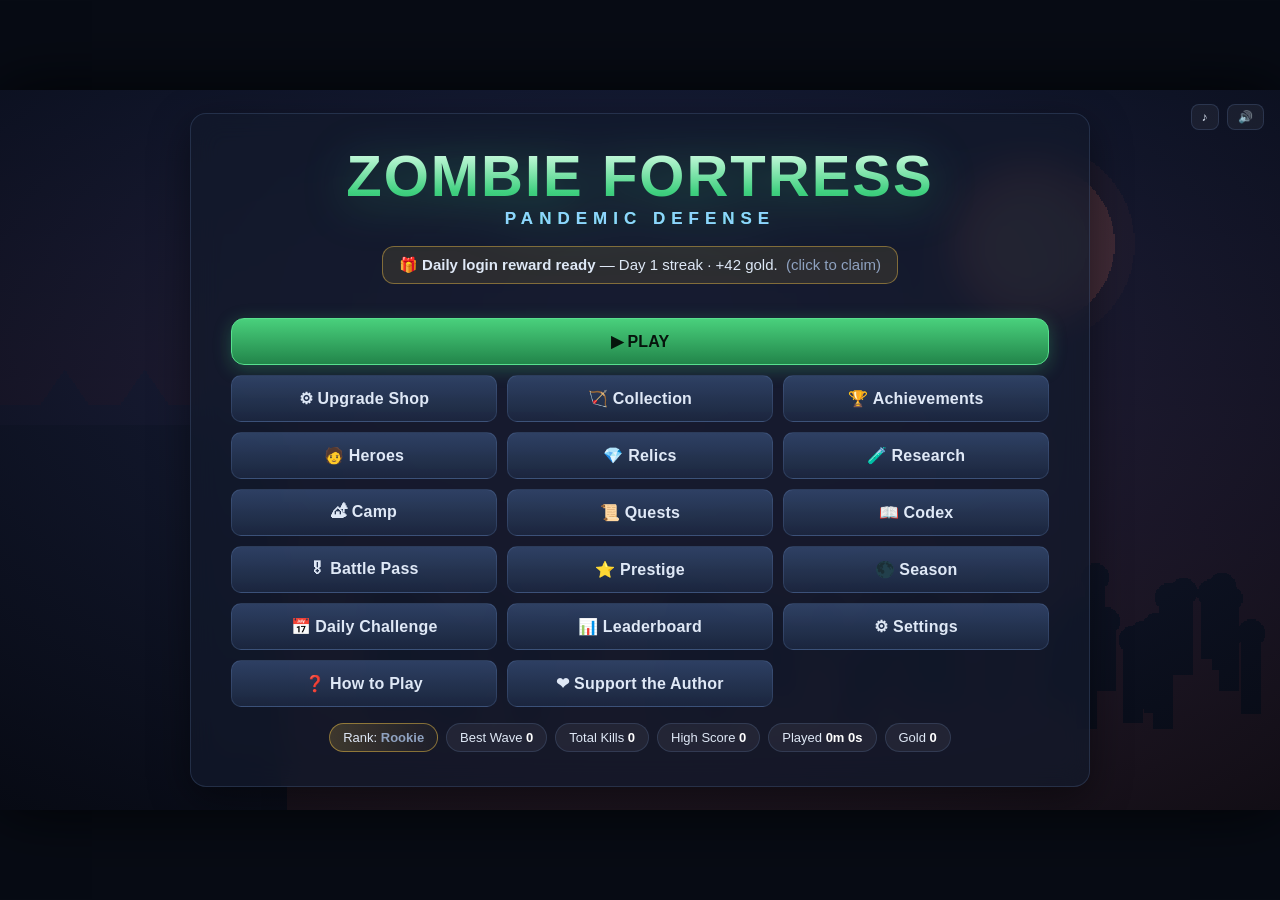
==== commit 0c568f0e: "v4.0.0: mutation protocol draft, Mortar/Cryo/Laser towers, Splitter/Mender/Hive Colossus, Overdrive " ====
--- a/index.html
+++ b/index.html
@@ -89,8 +89,8 @@
 .fortressbar .lbl{position:absolute;inset:0;font-size:11px;font-weight:800;text-align:center;line-height:16px;
   text-shadow:0 1px 3px #000}
 
-#toolbar{position:absolute;bottom:10px;left:50%;transform:translateX(-50%);display:flex;gap:8px;align-items:flex-end}
-.tcard{width:86px;background:var(--panel);border:1px solid var(--panel-line);border-radius:12px;padding:6px 5px 5px;
+#toolbar{position:absolute;bottom:10px;left:12px;display:flex;gap:6px;align-items:flex-end;max-width:920px;flex-wrap:wrap}
+.tcard{width:80px;background:var(--panel);border:1px solid var(--panel-line);border-radius:12px;padding:6px 5px 5px;
   text-align:center;cursor:pointer;backdrop-filter:blur(10px);position:relative;transition:transform .1s,border-color .12s}
 .tcard:hover{transform:translateY(-3px)}
 .tcard.sel{border-color:var(--accent);box-shadow:0 0 0 2px rgba(87,224,138,.4),0 6px 22px rgba(0,0,0,.5)}
@@ -195,6 +195,18 @@
 #loadscreen .loadbar>div{height:100%;width:0;background:repeating-linear-gradient(90deg,#57e08a 0 10px,#3fb36c 10px 20px);
   transition:width .12s linear}
 #loadscreen .loadpct{margin-top:12px;font-size:12px;letter-spacing:3px;color:#8fa2c0}
+
+/* ---------- v4 protocol draft ---------- */
+.protogrid{display:grid;grid-template-columns:repeat(3,1fr);gap:12px}
+.proto{font:inherit;color:var(--txt);cursor:pointer;text-align:center;background:rgba(255,255,255,.045);
+  border:2px solid var(--panel-line);border-radius:14px;padding:16px 12px;transition:transform .1s,border-color .12s}
+.proto:hover{transform:translateY(-4px);border-color:var(--pc);background:rgba(255,255,255,.07)}
+.proto .pico{font-size:36px;line-height:1}
+.proto .pnm{font-weight:800;font-size:16px;margin-top:8px}
+.proto .prar{font-size:10.5px;text-transform:uppercase;letter-spacing:1px;color:var(--dim);margin-top:3px}
+.proto .pds{font-size:12.5px;color:var(--dim);margin-top:9px;line-height:1.4}
+.draftbox{width:880px;text-align:center}
+@media (max-width:640px){.protogrid{grid-template-columns:1fr}}
 </style>
 </head>
 
@@ -294,7 +306,7 @@
 </div>
 
 <script>
-const ASSET_MANIFEST = {"bg/city_far":"assets/backgrounds/city_far.png","bg/city_mid":"assets/backgrounds/city_mid.png","bg/fence_near":"assets/backgrounds/fence_near.png","bg/sky":"assets/backgrounds/sky.png","bg/splash":"assets/backgrounds/splash.png","fortress/gate":"assets/sprites/fortress/gate.png","fortress/wall":"assets/sprites/fortress/wall.png","fortress/wall_blood":"assets/sprites/fortress/wall_blood.png","fx/blood":"assets/effects/blood.png","fx/explosion":"assets/effects/explosion.png","fx/explosion_big":"assets/effects/explosion_big.png","fx/fire":"assets/effects/fire.png","fx/fog":"assets/effects/fog.png","fx/ice":"assets/effects/ice.png","fx/lightning":"assets/effects/lightning.png","fx/muzzle":"assets/effects/muzzle.png","fx/rain":"assets/effects/rain.png","fx/smoke":"assets/effects/smoke.png","fx/spark":"assets/effects/spark.png","music/boss":"assets/audio/music/boss.ogg","music/gameover":"assets/audio/music/gameover.ogg","music/gameplay":"assets/audio/music/gameplay.ogg","music/menu":"assets/audio/music/menu.ogg","sfx/achievement":"assets/audio/sfx/achievement.ogg","sfx/acid":"assets/audio/sfx/acid.ogg","sfx/airstrike":"assets/audio/sfx/airstrike.ogg","sfx/ambient_city":"assets/audio/sfx/ambient_city.ogg","sfx/boss":"assets/audio/sfx/boss.ogg","sfx/buy":"assets/audio/sfx/buy.ogg","sfx/click":"assets/audio/sfx/click.ogg","sfx/coin":"assets/audio/sfx/coin.ogg","sfx/donate":"assets/audio/sfx/donate.ogg","sfx/error":"assets/audio/sfx/error.ogg","sfx/explode":"assets/audio/sfx/explode.ogg","sfx/flame":"assets/audio/sfx/flame.ogg","sfx/freeze":"assets/audio/sfx/freeze.ogg","sfx/grenade":"assets/audio/sfx/grenade.ogg","sfx/growl":"assets/audio/sfx/growl.ogg","sfx/growl2":"assets/audio/sfx/growl2.ogg","sfx/growl3":"assets/audio/sfx/growl3.ogg","sfx/heal":"assets/audio/sfx/heal.ogg","sfx/hit":"assets/audio/sfx/hit.ogg","sfx/hover":"assets/audio/sfx/hover.ogg","sfx/hurt":"assets/audio/sfx/hurt.ogg","sfx/levelup":"assets/audio/sfx/levelup.ogg","sfx/place":"assets/audio/sfx/place.ogg","sfx/rain":"assets/audio/sfx/rain.ogg","sfx/reload":"assets/audio/sfx/reload.ogg","sfx/sell":"assets/audio/sfx/sell.ogg","sfx/shield":"assets/audio/sfx/shield.ogg","sfx/shoot":"assets/audio/sfx/shoot.ogg","sfx/shoot2":"assets/audio/sfx/shoot2.ogg","sfx/shotgun":"assets/audio/sfx/shotgun.ogg","sfx/sniper":"assets/audio/sfx/sniper.ogg","sfx/spit":"assets/audio/sfx/spit.ogg","sfx/tesla":"assets/audio/sfx/tesla.ogg","sfx/thunder":"assets/audio/sfx/thunder.ogg","sfx/upgrade":"assets/audio/sfx/upgrade.ogg","sfx/wave":"assets/audio/sfx/wave.ogg","sfx/wind":"assets/audio/sfx/wind.ogg","sfx/zombie_die":"assets/audio/sfx/zombie_die.ogg","tile/grass":"assets/tiles/grass.png","tile/ground":"assets/tiles/ground.png","tile/ground_blood":"assets/tiles/ground_blood.png","tower/barricade_base":"assets/sprites/towers/barricade_base.png","tower/flamethrower_base":"assets/sprites/towers/flamethrower_base.png","tower/flamethrower_turret":"assets/sprites/towers/flamethrower_turret.png","tower/gunner_base":"assets/sprites/towers/gunner_base.png","tower/gunner_turret":"assets/sprites/towers/gunner_turret.png","tower/medic_base":"assets/sprites/towers/medic_base.png","tower/mortar_base":"assets/sprites/towers/mortar_base.png","tower/mortar_turret":"assets/sprites/towers/mortar_turret.png","tower/shotgun_base":"assets/sprites/towers/shotgun_base.png","tower/shotgun_turret":"assets/sprites/towers/shotgun_turret.png","tower/sniper_base":"assets/sprites/towers/sniper_base.png","tower/sniper_turret":"assets/sprites/towers/sniper_turret.png","tower/tesla_base":"assets/sprites/towers/tesla_base.png","tower/tesla_turret":"assets/sprites/towers/tesla_turret.png","ui/bar":"assets/ui/bar.png","ui/button":"assets/ui/button.png","ui/cursor":"assets/ui/cursor.png","ui/icon_food":"assets/ui/icon_food.png","ui/icon_gold":"assets/ui/icon_gold.png","ui/icon_lock":"assets/ui/icon_lock.png","ui/icon_meds":"assets/ui/icon_meds.png","ui/icon_scrap":"assets/ui/icon_scrap.png","ui/icon_skull":"assets/ui/icon_skull.png","ui/icon_star":"assets/ui/icon_star.png","ui/panel":"assets/ui/panel.png","ui/skill_airstrike":"assets/ui/skill_airstrike.png","ui/skill_freeze":"assets/ui/skill_freeze.png","ui/skill_medkit":"assets/ui/skill_medkit.png","ui/skill_rage":"assets/ui/skill_rage.png","ui/skill_repair":"assets/ui/skill_repair.png","zombie/bomber":"assets/sprites/zombies/bomber.png","zombie/boss":"assets/sprites/zombies/boss.png","zombie/brute":"assets/sprites/zombies/brute.png","zombie/crawler":"assets/sprites/zombies/crawler.png","zombie/runner":"assets/sprites/zombies/runner.png","zombie/screamer":"assets/sprites/zombies/screamer.png","zombie/shield":"assets/sprites/zombies/shield.png","zombie/spitter":"assets/sprites/zombies/spitter.png","zombie/tank":"assets/sprites/zombies/tank.png","zombie/walker":"assets/sprites/zombies/walker.png"};
+const ASSET_MANIFEST = {"bg/city_far":"assets/backgrounds/city_far.png","bg/city_mid":"assets/backgrounds/city_mid.png","bg/fence_near":"assets/backgrounds/fence_near.png","bg/sky":"assets/backgrounds/sky.png","bg/splash":"assets/backgrounds/splash.png","fortress/gate":"assets/sprites/fortress/gate.png","fortress/wall":"assets/sprites/fortress/wall.png","fortress/wall_blood":"assets/sprites/fortress/wall_blood.png","fx/blood":"assets/effects/blood.png","fx/explosion":"assets/effects/explosion.png","fx/explosion_big":"assets/effects/explosion_big.png","fx/fire":"assets/effects/fire.png","fx/fog":"assets/effects/fog.png","fx/ice":"assets/effects/ice.png","fx/lightning":"assets/effects/lightning.png","fx/muzzle":"assets/effects/muzzle.png","fx/rain":"assets/effects/rain.png","fx/smoke":"assets/effects/smoke.png","fx/spark":"assets/effects/spark.png","music/boss":"assets/audio/music/boss.ogg","music/gameover":"assets/audio/music/gameover.ogg","music/gameplay":"assets/audio/music/gameplay.ogg","music/menu":"assets/audio/music/menu.ogg","sfx/achievement":"assets/audio/sfx/achievement.ogg","sfx/acid":"assets/audio/sfx/acid.ogg","sfx/airstrike":"assets/audio/sfx/airstrike.ogg","sfx/ambient_city":"assets/audio/sfx/ambient_city.ogg","sfx/boss":"assets/audio/sfx/boss.ogg","sfx/buy":"assets/audio/sfx/buy.ogg","sfx/click":"assets/audio/sfx/click.ogg","sfx/coin":"assets/audio/sfx/coin.ogg","sfx/donate":"assets/audio/sfx/donate.ogg","sfx/error":"assets/audio/sfx/error.ogg","sfx/explode":"assets/audio/sfx/explode.ogg","sfx/flame":"assets/audio/sfx/flame.ogg","sfx/freeze":"assets/audio/sfx/freeze.ogg","sfx/grenade":"assets/audio/sfx/grenade.ogg","sfx/growl":"assets/audio/sfx/growl.ogg","sfx/growl2":"assets/audio/sfx/growl2.ogg","sfx/growl3":"assets/audio/sfx/growl3.ogg","sfx/heal":"assets/audio/sfx/heal.ogg","sfx/hit":"assets/audio/sfx/hit.ogg","sfx/hover":"assets/audio/sfx/hover.ogg","sfx/hurt":"assets/audio/sfx/hurt.ogg","sfx/levelup":"assets/audio/sfx/levelup.ogg","sfx/place":"assets/audio/sfx/place.ogg","sfx/rain":"assets/audio/sfx/rain.ogg","sfx/reload":"assets/audio/sfx/reload.ogg","sfx/sell":"assets/audio/sfx/sell.ogg","sfx/shield":"assets/audio/sfx/shield.ogg","sfx/shoot":"assets/audio/sfx/shoot.ogg","sfx/shoot2":"assets/audio/sfx/shoot2.ogg","sfx/shotgun":"assets/audio/sfx/shotgun.ogg","sfx/sniper":"assets/audio/sfx/sniper.ogg","sfx/spit":"assets/audio/sfx/spit.ogg","sfx/tesla":"assets/audio/sfx/tesla.ogg","sfx/thunder":"assets/audio/sfx/thunder.ogg","sfx/upgrade":"assets/audio/sfx/upgrade.ogg","sfx/wave":"assets/audio/sfx/wave.ogg","sfx/wind":"assets/audio/sfx/wind.ogg","sfx/zombie_die":"assets/audio/sfx/zombie_die.ogg","tile/grass":"assets/tiles/grass.png","tile/ground":"assets/tiles/ground.png","tile/ground_blood":"assets/tiles/ground_blood.png","tower/barricade_base":"assets/sprites/towers/barricade_base.png","tower/cryo_base":"assets/sprites/towers/cryo_base.png","tower/cryo_turret":"assets/sprites/towers/cryo_turret.png","tower/flamethrower_base":"assets/sprites/towers/flamethrower_base.png","tower/flamethrower_turret":"assets/sprites/towers/flamethrower_turret.png","tower/gunner_base":"assets/sprites/towers/gunner_base.png","tower/gunner_turret":"assets/sprites/towers/gunner_turret.png","tower/laser_base":"assets/sprites/towers/laser_base.png","tower/laser_turret":"assets/sprites/towers/laser_turret.png","tower/medic_base":"assets/sprites/towers/medic_base.png","tower/mortar_base":"assets/sprites/towers/mortar_base.png","tower/mortar_turret":"assets/sprites/towers/mortar_turret.png","tower/shotgun_base":"assets/sprites/towers/shotgun_base.png","tower/shotgun_turret":"assets/sprites/towers/shotgun_turret.png","tower/sniper_base":"assets/sprites/towers/sniper_base.png","tower/sniper_turret":"assets/sprites/towers/sniper_turret.png","tower/tesla_base":"assets/sprites/towers/tesla_base.png","tower/tesla_turret":"assets/sprites/towers/tesla_turret.png","ui/bar":"assets/ui/bar.png","ui/button":"assets/ui/button.png","ui/cursor":"assets/ui/cursor.png","ui/icon_food":"assets/ui/icon_food.png","ui/icon_gold":"assets/ui/icon_gold.png","ui/icon_lock":"assets/ui/icon_lock.png","ui/icon_meds":"assets/ui/icon_meds.png","ui/icon_scrap":"assets/ui/icon_scrap.png","ui/icon_skull":"assets/ui/icon_skull.png","ui/icon_star":"assets/ui/icon_star.png","ui/panel":"assets/ui/panel.png","ui/skill_airstrike":"assets/ui/skill_airstrike.png","ui/skill_freeze":"assets/ui/skill_freeze.png","ui/skill_medkit":"assets/ui/skill_medkit.png","ui/skill_rage":"assets/ui/skill_rage.png","ui/skill_repair":"assets/ui/skill_repair.png","zombie/bomber":"assets/sprites/zombies/bomber.png","zombie/boss":"assets/sprites/zombies/boss.png","zombie/brute":"assets/sprites/zombies/brute.png","zombie/colossus":"assets/sprites/zombies/colossus.png","zombie/crawler":"assets/sprites/zombies/crawler.png","zombie/healer":"assets/sprites/zombies/healer.png","zombie/runner":"assets/sprites/zombies/runner.png","zombie/screamer":"assets/sprites/zombies/screamer.png","zombie/shield":"assets/sprites/zombies/shield.png","zombie/spitter":"assets/sprites/zombies/spitter.png","zombie/splitter":"assets/sprites/zombies/splitter.png","zombie/tank":"assets/sprites/zombies/tank.png","zombie/walker":"assets/sprites/zombies/walker.png"};
 
 
 /* =====================================================================
@@ -930,6 +942,86 @@
   [" synergy", " cộng hưởng"],
   ["Daily challenge active \u2014 skills disabled", "Thử thách hằng ngày đang bật \u2014 kỹ năng bị vô hiệu"],
   ["early", "sớm"],
+  ["OVERDRIVE", "TĂNG TỐC"],
+
+  /* ---- v4: mutation protocols ---- */
+  ["Mutation Protocol", "Đột biến Protocol"],
+  ["Mutation Protocols", "Đột biến Protocol"],
+  ["Protocols", "Protocol"],
+  ["Protocol", "Protocol"],
+  ["The lab offers one permanent mutation for this run. Choose carefully \u2014 it stacks with everything you already carry.", "Phòng thí nghiệm cho một đột biến vĩnh viễn cho lượt chơi này. Chọn kỹ \u2014 nó cộng dồn với mọi thứ bạn đang có."],
+  ["Skip \u00b7 no mutation", "Bỏ qua \u00b7 không đột biến"],
+  ["Run mutations drafted from the lab. They reset when the run ends.", "Các đột biến nhận từ phòng thí nghiệm. Sẽ đặt lại khi lượt chơi kết thúc."],
+  ["Active", "Đang bật"],
+  ["Active effects", "Hiệu ứng đang bật"],
+  ["owned", "đã có"],
+  ["cleared", "đã xong"],
+  ["picks", "lượt chọn"],
+  ["Offer a run mutation after every cleared wave.", "Đề xuất đột biến sau mỗi đợt đã dọn sạch."],
+  ["common", "thường"],
+  ["rare", "hiếm"],
+  ["epic", "sử thi"],
+  ["Hollow Points", "Đạn rỗng"],
+  ["+12% tower damage.", "+12% sát thương trụ."],
+  ["Trigger Tuning", "Tinh chỉnh cò"],
+  ["+10% tower fire rate.", "+10% tốc độ bắn."],
+  ["Spotter Drone", "Drone trinh sát"],
+  ["+10% tower range.", "+10% tầm bắn."],
+  ["Scrap Magnet", "Nam châm sắt vụn"],
+  ["+15% scrap from kills.", "+15% sắt vụn từ hạ gục."],
+  ["Weak-Point Map", "Bản đồ điểm yếu"],
+  ["+5% crit chance.", "+5% tỉ lệ chí mạng."],
+  ["Concrete Mix", "Hỗn hợp bê tông"],
+  ["+180 fortress HP.", "+180 máu pháo đài."],
+  ["Auto-Medics", "Y tế tự động"],
+  ["+1.5 fortress HP/s.", "+1.5 máu/giây."],
+  ["Command Relay", "Trạm chỉ huy"],
+  ["-12% skill cooldowns.", "-12% hồi chiêu kỹ năng."],
+  ["Requisition", "Trưng dụng"],
+  ["Towers cost 8% less.", "Trụ rẻ hơn 8%."],
+  ["Ration Cache", "Kho lương"],
+  ["+1 food and +1 med per wave.", "+1 thực phẩm và +1 thuốc mỗi đợt."],
+  ["Incendiary Rounds", "Đạn cháy"],
+  ["Bullets set zombies on fire.", "Đạn đốt cháy zombie."],
+  ["Explosive Tips", "Đầu nổ"],
+  ["Bullets explode on impact.", "Đạn nổ khi trúng."],
+  ["Static Rounds", "Đạn tĩnh điện"],
+  ["Bullets slow what they hit.", "Đạn làm chậm mục tiêu."],
+  ["Leech Protocol", "Protocol hút máu"],
+  ["Each kill restores 2 fortress HP.", "Mỗi hạ gục hồi 2 máu pháo đài."],
+  ["Razor Wire", "Dây thép gai"],
+  ["Zombies that strike your wall take 25 damage.", "Zombie đánh vào tường nhận 25 sát thương."],
+  ["Titan Slayer", "Sát thủ khổng lồ"],
+  ["+35% damage against bosses.", "+35% sát thương lên trùm."],
+  ["War Bonds", "Trái phiếu chiến tranh"],
+  ["+120 starting scrap.", "+120 sắt vụn khởi đầu."],
+  ["Berserker Strain", "Chủng cuồng nộ"],
+  ["+30% damage, -250 fortress HP.", "+30% sát thương, -250 máu pháo đài."],
+  ["Twin Barrels", "Nòng đôi"],
+  ["+28% fire rate, -12% range.", "+28% tốc độ bắn, -12% tầm bắn."],
+  ["Aegis Protocol", "Protocol khiên thần"],
+  ["+500 fortress HP, +3 HP/s.", "+500 máu pháo đài, +3 máu/giây."],
+  ["Total Salvage", "Tận thu toàn bộ"],
+  ["+30% scrap, +10% fire rate.", "+30% sắt vụn, +10% tốc độ bắn."],
+
+  /* ---- v4: towers / zombies / skills ---- */
+  ["Mortar", "Súng cối"],
+  ["Lobs heavy shells that explode, splashing a whole cluster at once.", "Bắn đạn nặng phát nổ, sát thương cả cụm."],
+  ["Cryo Coil", "Cuộn đông lạnh"],
+  ["Freezing aura. Chills and slows every zombie caught inside it.", "Vùng đóng băng. Làm chậm mọi zombie bên trong."],
+  ["Laser Prism", "Lăng kính laser"],
+  ["A piercing beam that cuts through every zombie in a straight line.", "Chùm tia xuyên qua mọi zombie trên một đường thẳng."],
+  ["Splitter", "Kẻ phân thân"],
+  ["Bloated carrier. Bursts open into two runners when it dies.", "Xác trương. Khi chết tách thành hai zombie chạy nhanh."],
+  ["Mender", "Kẻ hồi phục"],
+  ["Pulses healing ichor that mends every zombie near it. Kill it first.", "Phát dịch hồi máu cho mọi zombie gần đó. Hãy giết nó trước."],
+  ["Hive Colossus", "Tổ ong khổng lồ"],
+  ["Living nest. Slams the ground and hatches crawlers while it lives.", "Tổ sống. Đập đất và nở ra zombie bò trong khi còn sống."],
+  ["Overdrive", "Tăng tốc"],
+  ["Overclock every tower: +25% damage and +60% fire rate for 8 seconds.", "Ép xung mọi trụ: +25% sát thương và +60% tốc độ bắn trong 8 giây."],
+  ["Overlord", "Chúa tể"],
+  ["Splitters burst into runners when they die. Menders heal the whole horde \u2014 kill them first. The Hive Colossus slams the ground and hatches crawlers.", "Kẻ phân thân tách thành zombie nhanh khi chết. Kẻ hồi phục chữa cho cả bầy \u2014 giết trước. Tổ ong khổng lồ đập đất và nở ra zombie bò."],
+  ["Each time you clear a wave, the lab offers one of three random mutations. Take one (or skip) and it stays for the whole run \u2014 draft the same power twice and it stacks. Build your fortress differently every game.", "Mỗi khi dọn sạch một đợt, phòng thí nghiệm cho chọn 1 trong 3 đột biến ngẫu nhiên. Nhận (hoặc bỏ qua) và nó giữ suốt lượt chơi \u2014 chọn trùng sẽ cộng dồn. Mỗi ván xây pháo đài một kiểu."],
 ];
 
 /* short all-caps states replaced only when the whole node matches */
@@ -1164,7 +1256,7 @@
 const SLOT_COLS = [235, 395, 555, 715, 875, 1035]; // 6 build columns
 const MAX_LEVEL = 5;                        // tower level cap per run
 const PREP_TIME = 12;                       // seconds of build time before a wave auto-starts
-const VERSION = "3.0.0";
+const VERSION = "4.0.0";
 const DONATE_URL = "https://ko-fi.com/";
 
 /* ---------------------------------------------------------------------
@@ -1238,7 +1330,7 @@
     dailyChallengeCompleted: "",
     dailyChallengeDate: "",
     leaderboard: [],                   // [{score, wave, kills, date}]
-    settings: { soundOn: true, musicOn: true, difficulty: "normal", lang: "en" },
+    settings: { soundOn: true, musicOn: true, difficulty: "normal", lang: "en", draft: true },
     seenTutorial: false,
     /* ---- v3 meta progression ---- */
     heroProgress: {},                  // { heroId: {level, xp, unlocked} }
@@ -1252,7 +1344,7 @@
     battlePass: { xp: 0, tier: 0, claimed: [], season: 1 },
     prestige: { level: 0, points: 0, mods: [] },
     season: { id: 1, bestRank: 0 },
-    stats: { towerUse: {}, bosses: 0, relicsFound: 0, runsByHero: {} },
+    stats: { towerUse: {}, bosses: 0, relicsFound: 0, runsByHero: {}, protocolsPicked: 0, bestDraft: 0, colossusKills: 0, splitterKills: 0, healerKills: 0 },
   };
 }
 
@@ -1263,6 +1355,7 @@
   st.settings = Object.assign(defaultState().settings, (data && data.settings) || {});
   // English is always the default; only keep Vietnamese when it was chosen in Settings
   if (st.settings.lang !== "vi") st.settings.lang = "en";
+  if (typeof st.settings.draft !== "boolean") st.settings.draft = true;
   const arr = (v, fb) => (Array.isArray(v) ? v : fb);
   st.unlockedTowers = Array.isArray(data && data.unlockedTowers) && data.unlockedTowers.length ? data.unlockedTowers : base.unlockedTowers;
   st.achievements = arr(data && data.achievements, []);
@@ -1608,6 +1701,24 @@
     desc: "Patches the fortress wall back together, second by second.",
     base: { heal: 3.5, radius: 0 },
   },
+  mortar: {
+    id: "mortar", name: "Mortar", glyph: "\u25D0", color: "#c9a24a", accent: "#ffe6a8",
+    cost: 210, unlockCost: 620, kind: "mortar",
+    desc: "Lobs heavy shells that explode, splashing a whole cluster at once.",
+    base: { dmg: 72, rate: 0.55, range: 340, bulletSpeed: 360, aoe: 96 },
+  },
+  cryo: {
+    id: "cryo", name: "Cryo Coil", glyph: "\u2744", color: "#6fd0ff", accent: "#d6f4ff",
+    cost: 240, unlockCost: 880, kind: "cryo",
+    desc: "Freezing aura. Chills and slows every zombie caught inside it.",
+    base: { dps: 14, range: 150, slow: 0.5, slowDur: 1.3 },
+  },
+  laser: {
+    id: "laser", name: "Laser Prism", glyph: "\u25C6", color: "#ff5bd0", accent: "#ffd6f4",
+    cost: 300, unlockCost: 1500, kind: "laser",
+    desc: "A piercing beam that cuts through every zombie in a straight line.",
+    base: { dmg: 40, rate: 2.0, range: 320 },
+  },
 };
 const TOWER_IDS = Object.keys(TOWER_DEFS);
 
@@ -1622,6 +1733,9 @@
   brute: { id: "brute", name: "Brute", hp: 520, speed: 34, dmg: 34, rate: 1.1, scrap: 26, armor: 6, r: 26, color: "#c98b5a", score: 44 },
   bomber: { id: "bomber", name: "Bomber", hp: 96, speed: 58, dmg: 12, rate: 1.4, scrap: 14, armor: 1, r: 17, color: "#d8674a", explode: 70, score: 28 },
   shield: { id: "shield", name: "Shield", hp: 210, speed: 40, dmg: 18, rate: 1.0, scrap: 20, armor: 10, frontArmor: true, r: 19, color: "#8fa2c0", score: 32 },
+  splitter: { id: "splitter", name: "Splitter", hp: 150, speed: 46, dmg: 12, rate: 1.0, scrap: 15, armor: 3, r: 18, color: "#c47ad8", split: 2, score: 30 },
+  healer: { id: "healer", name: "Mender", hp: 130, speed: 42, dmg: 8, rate: 1.2, scrap: 17, armor: 2, r: 16, color: "#6fe0c0", heal: 9, healRange: 140, score: 32 },
+  colossus: { id: "colossus", name: "Hive Colossus", hp: 2600, speed: 24, dmg: 60, rate: 1.6, scrap: 260, armor: 18, r: 46, color: "#b06ad8", boss: true, roar: 11, slam: 1, summon: 9, summonType: "crawler", score: 320 },
 };
 
 const UPGRADES = [
@@ -1654,6 +1768,14 @@
   { id: "streak_7", name: "Week Survivor", icon: "\u{1F4AA}", ds: "Reach a 7-day login streak." },
   { id: "rich", name: "War Profiteer", icon: "\u{1F48E}", ds: "Hold 1,000 gold at once." },
   { id: "endless_30", name: "Apocalypse Now", icon: "\u{1F30B}", ds: "Reach wave 30." },
+  { id: "proto_first", name: "Gene Splicer", icon: "\u{1F9EC}", ds: "Pick your first Mutation Protocol." },
+  { id: "proto_10", name: "Lab Rat", icon: "\u{1F9EA}", ds: "Hold 10 protocols at once in one run." },
+  { id: "proto_all", name: "Perfect Organism", icon: "\u{1F9A0}", ds: "Stack 18 protocols in a single run." },
+  { id: "splitter_kill", name: "Divide and Conquer", icon: "\u2702", ds: "Pop 50 Splitters." },
+  { id: "healer_kill", name: "Field Triage", icon: "\u{1FA79}", ds: "Put down 50 Menders." },
+  { id: "colossus_slay", name: "Hive Breaker", icon: "\u{1F41D}", ds: "Fell a Hive Colossus." },
+  { id: "overdrive", name: "Redline", icon: "\u{1F680}", ds: "Trigger Overdrive for the first time." },
+  { id: "arsenal_v4", name: "Modern Warfare", icon: "\u{1F52C}", ds: "Unlock Mortar, Cryo Coil and Laser Prism." },
 ];
 
 const RANKS = [
@@ -1684,6 +1806,8 @@
   { id: "fragile", name: "Paper Walls", ds: "The fortress has 50% HP. Clear wave 10.", target: 10, mods: { fhp: 0.5 } },
   { id: "rich", name: "Armed to the Teeth", ds: "Start with 400 scrap but zombies have +50% HP. Clear wave 12.", target: 12, mods: { startScrapFlat: 400, zombieHp: 1.5 } },
   { id: "purist", name: "No Upgrades", ds: "Towers cannot be upgraded. Clear wave 8.", target: 8, mods: { noTowerUpgrades: true } },
+  { id: "noproto", name: "Baseline Strain", ds: "Mutation Protocols are disabled. Clear wave 9.", target: 9, mods: { noProtocols: true } },
+  { id: "protorush", name: "Splicer Rush", ds: "Pick two protocols each wave, but zombies have +30% HP. Clear wave 10.", target: 10, mods: { doubleDraft: true, zombieHp: 1.3 } },
 ];
 
 function dailyChallengeFor(key) {
@@ -1753,6 +1877,8 @@
   chrono_capacitor: { id: "chrono_capacitor", name: "Chrono Capacitor", rarity: "legendary", icon: "ui/skill_freeze", ds: "Skill cooldowns -25%, +10% rate.", mod: { cooldown: 0.75, rate: 1.10 } },
   bulwark_charm: { id: "bulwark_charm", name: "Bulwark Charm", rarity: "legendary", icon: "ui/icon_star", ds: "+500 fortress HP, +25% scrap.", mod: { fhp: 500, scrapGain: 1.25 } },
   plague_mask: { id: "plague_mask", name: "Plague Mask", rarity: "epic", icon: "ui/icon_meds", ds: "+2 meds and +1 food per wave.", mod: { waveFood: 1, waveMeds: 2 } },
+  cryo_cell: { id: "cryo_cell", name: "Cryo Cell", rarity: "rare", icon: "ui/skill_freeze", ds: "+8% fire rate, +2 fortress HP/s.", mod: { rate: 1.08, regen: 2 } },
+  splicing_serum: { id: "splicing_serum", name: "Splicing Serum", rarity: "epic", icon: "ui/icon_skull", ds: "+14% damage, +6% crit.", mod: { dmg: 1.14, crit: 0.06 } },
 };
 const RELIC_RARITY_COLOR = { common: "#8fa2c0", rare: "#4aa8ff", epic: "#c08bff", legendary: "#ffb347" };
 
@@ -1820,9 +1946,16 @@
   { id: "m_frenzy", cat: "Mutations", name: "Frenzy", ds: "Zombies move faster but take more damage." },
   { id: "s_adjacent", cat: "Synergies", name: "Overwatch Net", ds: "Two Gunners side by side gain +15% fire rate." },
   { id: "s_firestorm", cat: "Synergies", name: "Firestorm", ds: "Flamethrower next to a Tesla adds burn to every arc." },
+  { id: "z_splitter", cat: "Bestiary", name: "Splitter", ds: "Bloated carrier. Bursts open into two runners when it dies." },
+  { id: "z_healer", cat: "Bestiary", name: "Mender", ds: "Pulses healing ichor that mends every zombie near it. Kill it first." },
+  { id: "z_colossus", cat: "Bestiary", name: "Hive Colossus", ds: "Living nest. Slams the ground and hatches crawlers while it lives." },
+  { id: "t_mortar", cat: "Arsenal", name: "Mortar", ds: "Lobs explosive shells that splash a whole cluster at long range." },
+  { id: "t_cryo", cat: "Arsenal", name: "Cryo Coil", ds: "Freezing aura that slows and chips every zombie caught inside it." },
+  { id: "t_laser", cat: "Arsenal", name: "Laser Prism", ds: "Piercing beam that cuts through every zombie in a straight line." },
+  { id: "proto_core", cat: "Protocols", name: "Mutation Protocol", ds: "Between waves the lab offers a choice of permanent run mutations. Stack them to build a broken fortress." },
   { id: "p_rank", cat: "Command", name: "Fortress Ranks", ds: "Rookie to Apocalypse - your career score determines your rank." },
 ];
-const CODEX_CATS = ["Bestiary", "Arsenal", "Weather", "Mutations", "Synergies", "Command"];
+const CODEX_CATS = ["Bestiary", "Arsenal", "Protocols", "Weather", "Mutations", "Synergies", "Command"];
 
 /* quest pools ---------------------------------------------------------- */
 const QUEST_POOLS = {
@@ -2025,6 +2158,15 @@
     } else if (this.type === "flash") {
       ctx.fillStyle = this.color || "#ffe";
       ctx.beginPath(); ctx.arc(this.x, this.y, lerp(this.radius || 10, 2, p), 0, TAU); ctx.fill();
+    } else if (this.type === "beam") {
+      const w = 3 + 10 * a;
+      ctx.strokeStyle = this.color || "#ff5bd0";
+      ctx.shadowColor = this.color || "#ff5bd0"; ctx.shadowBlur = 18;
+      ctx.lineWidth = w; ctx.lineCap = "round";
+      ctx.beginPath(); ctx.moveTo(this.ax, this.ay); ctx.lineTo(this.bx, this.by); ctx.stroke();
+      ctx.strokeStyle = "rgba(255,255,255," + a + ")"; ctx.lineWidth = Math.max(1, w * 0.35);
+      ctx.beginPath(); ctx.moveTo(this.ax, this.ay); ctx.lineTo(this.bx, this.by); ctx.stroke();
+      ctx.shadowBlur = 0;
     }
     ctx.globalAlpha = 1;
   }
@@ -2216,11 +2358,24 @@
     } else if (this.kind === "heal") {
       this.heal = b.heal * (1 + 0.5 * (this.level - 1)) * sm("dmg");
       this.maxHp = Math.round(260 * (1 + 0.2 * (this.level - 1)));
-    } else if (this.kind === "flame") {
+    } else if (this.kind === "flame" || this.kind === "cryo") {
       this.dmg = b.dps * dm * bonus.dmg;
-      this.rate = 6;
+      this.rate = this.kind === "cryo" ? 6 : 6;
       this.range = b.range * rrm * bonus.range;
-      this.burn = b.burn;
+      if (this.kind === "flame") this.burn = b.burn;
+      if (this.kind === "cryo") { this.slow = b.slow; this.slowDur = b.slowDur; }
+      this.maxHp = Math.round(260 * (1 + 0.2 * (this.level - 1)));
+    } else if (this.kind === "mortar") {
+      this.dmg = b.dmg * dm * bonus.dmg;
+      this.rate = b.rate * rm * bonus.rate;
+      this.range = b.range * rrm * bonus.range;
+      this.aoe = b.aoe * (1 + 0.05 * (this.level - 1));
+      this.bulletSpeed = b.bulletSpeed;
+      this.maxHp = Math.round(260 * (1 + 0.2 * (this.level - 1)));
+    } else if (this.kind === "laser") {
+      this.dmg = b.dmg * dm * bonus.dmg;
+      this.rate = b.rate * rm * bonus.rate;
+      this.range = b.range * rrm * bonus.range;
       this.maxHp = Math.round(260 * (1 + 0.2 * (this.level - 1)));
     } else {
       this.dmg = b.dmg * dm * bonus.dmg;
@@ -2292,7 +2447,7 @@
       this.angle += diff * Math.min(1, dt * 12);
     }
     this.cd -= dt;
-    if (this.cd <= 0 && target) { this.fire(target, game); this.cd = 1 / this.rate; }
+    if (this.cd <= 0 && target) { this.fire(target, game); this.cd = 1 / (this.rate * (game.overdriveT > 0 ? 1.6 : 1)); }
   }
 
   fire(target, game) {
@@ -2301,14 +2456,52 @@
     const mx = this.x + Math.cos(ang) * 18, my = this.y + Math.sin(ang) * 18 - 22;
     const b = this.def.base;
     const crit = Math.random() < game.bonus.crit;
-    const dmg = this.dmg * (crit ? 2 : 1);
+    const pf = game.protocolFlags || {};
+    const odMul = game.overdriveT > 0 ? 1.25 : 1;
+    const round = { burn: pf.burn || 0, slow: pf.slow || 0, slowDur: pf.slowDur || 1.4 };
+    const dmg = this.dmg * (crit ? 2 : 1) * odMul;
     if (this.kind === "bullet") {
       game.audio.sfx("shoot");
       game.projectiles.push(new Projectile({
         x: mx, y: my, vx: Math.cos(ang) * b.bulletSpeed, vy: Math.sin(ang) * b.bulletSpeed,
         dmg, radius: 4, color: this.def.accent, crit, speed: b.bulletSpeed,
+        burn: round.burn, slow: round.slow, slowDur: round.slowDur, aoe: pf.aoe || 0,
       }));
       game.effects.push(new Effect("flash", { x: mx, y: my, radius: 12, color: this.def.accent, dur: 0.08 }));
+    } else if (this.kind === "mortar") {
+      game.audio.sfx("shotgun");
+      game.projectiles.push(new Projectile({
+        x: mx, y: my, vx: Math.cos(ang) * b.bulletSpeed, vy: Math.sin(ang) * b.bulletSpeed,
+        dmg: dmg * 1.0, radius: 7, color: this.def.accent, crit, speed: b.bulletSpeed,
+        aoe: (this.aoe || b.aoe), life: 3, kind: "shell",
+      }));
+      game.effects.push(new Effect("flash", { x: mx, y: my, radius: 15, color: "#ffd9a0", dur: 0.12 }));
+    } else if (this.kind === "laser") {
+      game.audio.sfx("sniper");
+      const ex = this.x + Math.cos(ang) * this.range, ey = this.y - 22 + Math.sin(ang) * this.range;
+      game.effects.push(new Effect("beam", { ax: this.x, ay: this.y - 22, bx: ex, by: ey, color: this.def.accent, dur: 0.14 }));
+      const nx = Math.cos(ang), ny = Math.sin(ang);
+      for (const z of game.zombies) {
+        if (z.dead) continue;
+        const rx = z.x - this.x, ry = (z.y - (this.y - 22));
+        const along = rx * nx + ry * ny;
+        if (along < -z.r || along > this.range + z.r) continue;
+        const perp = Math.abs(rx * (-ny) + ry * nx);
+        if (perp > z.r + 6) continue;
+        z.hurt(dmg, game, { crit, burn: round.burn, slow: round.slow, slowDur: round.slowDur, src: "laser" });
+      }
+    } else if (this.kind === "cryo") {
+      game.audio.sfx("freeze");
+      for (const z of game.zombies) {
+        if (z.dead) continue;
+        if (dist(this.x, this.y, z.x, z.y) > this.range + z.r) continue;
+        z.hurt(this.dmg * odMul, game, { slow: this.slow, slowDur: this.slowDur, src: "cryo" });
+      }
+      for (let i = 0; i < 6; i++) {
+        const a = rand(0, TAU), rr = rand(6, this.range);
+        game.emitPfx(this.x + Math.cos(a) * rr, this.y + Math.sin(a) * rr, rand(-10, 10), -rand(10, 40), rand(0.3, 0.7), pick(["#bff0ff", "#8fe4ff", "#e6faff"]), rand(2, 5), -20);
+      }
+      game.effects.push(new Effect("ring", { x: this.x, y: this.y, radius: this.range * 0.7, color: "#8fe4ff", dur: 0.3 }));
     } else if (this.kind === "shotgun") {
       game.audio.sfx("shotgun");
       for (let i = 0; i < b.pellets; i++) {
@@ -2317,6 +2510,7 @@
         game.projectiles.push(new Projectile({
           x: mx, y: my, vx: Math.cos(a) * sp, vy: Math.sin(a) * sp,
           dmg: dmg / b.pellets * 1.6, radius: 3, color: this.def.accent, crit, life: 0.3, speed: sp,
+          burn: round.burn, slow: round.slow, slowDur: round.slowDur, aoe: pf.aoe || 0,
         }));
       }
     } else if (this.kind === "sniper") {
@@ -2324,6 +2518,7 @@
       game.projectiles.push(new Projectile({
         x: mx, y: my, vx: Math.cos(ang) * b.bulletSpeed, vy: Math.sin(ang) * b.bulletSpeed,
         dmg, radius: 5, color: this.def.accent, crit, pierce: this.pierce, kind: "sniper",
+        burn: round.burn, slow: round.slow, slowDur: round.slowDur, aoe: pf.aoe || 0,
       }));
       game.effects.push(new Effect("flash", { x: mx, y: my, radius: 16, color: "#efe", dur: 0.1 }));
     } else if (this.kind === "flame") {
@@ -2439,6 +2634,17 @@
       if (this.kind === "sniper") ctx.fillRect(0, -2.5, 30, 5);
       else if (this.kind === "shotgun") { ctx.fillRect(0, -5, 22, 4); ctx.fillRect(0, 1, 22, 4); }
       else if (this.kind === "flame") { ctx.fillRect(0, -4, 20, 8); ctx.beginPath(); ctx.arc(20, 0, 5, 0, TAU); ctx.fill(); }
+      else if (this.kind === "mortar") { ctx.fillRect(0, -7, 24, 14); ctx.fillRect(20, -5, 10, 10); }
+      else if (this.kind === "cryo") {
+        ctx.beginPath(); ctx.arc(0, 0, 6, 0, TAU); ctx.fill();
+        ctx.strokeStyle = this.def.accent; ctx.lineWidth = 2;
+        for (let i = 0; i < 3; i++) { const a = i * Math.PI / 3; ctx.beginPath(); ctx.moveTo(Math.cos(a) * -8, Math.sin(a) * -8); ctx.lineTo(Math.cos(a) * 8, Math.sin(a) * 8); ctx.stroke(); }
+      }
+      else if (this.kind === "laser") {
+        ctx.fillRect(0, -3, 16, 6);
+        ctx.beginPath(); ctx.arc(18, 0, 5, 0, TAU); ctx.fill();
+        ctx.fillStyle = "#fff"; ctx.beginPath(); ctx.arc(18, 0, 2, 0, TAU); ctx.fill();
+      }
       else if (this.kind === "tesla") {
         ctx.beginPath(); ctx.arc(0, 0, 5, 0, TAU); ctx.fill();
         ctx.strokeStyle = this.def.accent; ctx.lineWidth = 2;
@@ -2559,6 +2765,7 @@
     let dmg = amount;
     const armor = this.armored;
     if (armor && opts.src !== "flame" && opts.src !== "burn") dmg = Math.max(1, dmg - armor * 0.5);
+    if (this.def.boss && game.protocolFlags && game.protocolFlags.boss && opts.src !== "burn") dmg *= 1 + game.protocolFlags.boss;
     // shield-bearers angle their cover at the towers: bullet/shotgun/sniper
     // rounds glance off, but fire, lightning and explosions ignore the cover
     if (this.def.frontArmor && opts.src === "projectile") {
@@ -2630,7 +2837,8 @@
         this.summonT = this.def.summon;
         game.audio.sfx("growl");
         game.effects.push(new Effect("ring", { x: this.x, y: this.y, radius: 60, color: "#c06fd8", dur: 0.5 }));
-        for (let i = 0; i < 2; i++) game.spawnZombie("walker", randInt(0, LANES.length - 1), { x: this.x + rand(-20, 20), hpMul: 0.9 });
+        const stype = this.def.summonType || "walker";
+        for (let i = 0; i < 2; i++) game.spawnZombie(stype, randInt(0, LANES.length - 1), { x: this.x + rand(-20, 20), hpMul: 0.9 });
       }
     }
     if (this.def.boss && !frozen) {
@@ -2641,6 +2849,36 @@
         game.effects.push(new Effect("ring", { x: this.x, y: this.y, radius: 300, color: "#ff5566", dur: 0.7 }));
         for (const z of game.zombies) if (!z.dead && dist(z.x, z.y, this.x, this.y) < 320) z.rageT = 6;
         game.shake = Math.max(game.shake, 0.4);
+      }
+    }
+    // Mender: pulses healing ichor that mends nearby zombies
+    if (this.def.heal && !frozen) {
+      this.healT = (this.healT == null ? 0.5 : this.healT) - dt;
+      if (this.healT <= 0) {
+        this.healT = 0.5;
+        let mended = 0;
+        for (const z of game.zombies) {
+          if (z.dead || z === this || z.hp >= z.maxHp) continue;
+          if (dist(z.x, z.y, this.x, this.y) > this.def.healRange) continue;
+          z.hp = Math.min(z.maxHp, z.hp + this.def.heal * 0.5); mended++;
+        }
+        if (mended) {
+          game.effects.push(new Effect("ring", { x: this.x, y: this.y, radius: this.def.healRange * 0.6, color: "#6fe0c0", dur: 0.4 }));
+          for (let i = 0; i < 4; i++) game.emitPfx(this.x + rand(-20, 20), this.y + rand(-16, 16), rand(-20, 20), -rand(10, 40), 0.6, "#9dffe0", 3, -20);
+        }
+      }
+    }
+    // Hive Colossus: ground slam rocks the whole line
+    if (this.def.slam && !frozen) {
+      this.slamT = (this.slamT == null ? 6 : this.slamT) - dt;
+      if (this.slamT <= 0) {
+        this.slamT = 8;
+        game.audio.sfx("explode");
+        game.shake = Math.max(game.shake, 0.6);
+        game.effects.push(new Effect("ring", { x: this.x, y: this.y, radius: 210, color: "#b06ad8", dur: 0.6 }));
+        game.burst(this.x, this.y, "#b06ad8", 26, 300);
+        for (const t of game.towers) if (!t.dead && dist(this.x, this.y, t.x, t.y) < 190) t.hurt(this.dmg * 0.6);
+        if (dist(this.x, this.y, FORTRESS_X, this.y) < 250) game.fortress.hurt(this.dmg * 0.5, game);
       }
     }
   }
@@ -2678,6 +2916,8 @@
       game.audio.sfx("hit");
       game.effects.push(new Effect("flash", { x: FORTRESS_X - 4, y: this.y, radius: 18, color: "#ff8090", dur: 0.2 }));
     }
+    // Razor Wire protocol: attackers cut themselves on the defences
+    if (game.protocolFlags && game.protocolFlags.thorns) this.hurt(game.protocolFlags.thorns, game, { src: "thorns" });
   }
 
   draw(ctx, game) {
@@ -2820,6 +3060,8 @@
     if (n >= 6) pool.push(["bomber", Math.min(0.3, 0.04 + n * 0.016)]);
     if (n >= 8) pool.push(["brute", Math.min(0.34, 0.03 + n * 0.018)]);
     if (n >= 11) pool.push(["shield", Math.min(0.3, 0.03 + n * 0.016)]);
+    if (n >= 6) pool.push(["healer", Math.min(0.26, 0.02 + n * 0.014)]);
+    if (n >= 7) pool.push(["splitter", Math.min(0.3, 0.03 + n * 0.016)]);
     const list = [];
     for (let i = 0; i < count; i++) {
       let r = Math.random(), acc = 0, type = "walker";
@@ -2828,10 +3070,11 @@
       list.push(type);
     }
     this.bossWave = this.isBossWave(n);
-    if (this.bossWave) { list.length = Math.max(3, Math.round(list.length * 0.7)); list.push("boss"); }
+    const bossType = (n >= 10 && n % 10 === 0) ? "colossus" : "boss";
+    if (this.bossWave) { list.length = Math.max(3, Math.round(list.length * 0.7)); list.push(bossType); }
     if (mut.elite && !this.bossWave) { list.push("brute"); }
     // shuffle but keep the boss at the end
-    if (this.bossWave) { list.pop(); list.sort(() => Math.random() - 0.5); list.push("boss"); }
+    if (this.bossWave) { list.pop(); list.sort(() => Math.random() - 0.5); list.push(bossType); }
     else list.sort(() => Math.random() - 0.5);
     return list;
   }
@@ -2899,6 +3142,7 @@
     if (st.highestWave >= 20) this.unlock("wave_20");
     if (st.highestWave >= 30) this.unlock("endless_30");
     if (st.unlockedTowers.length >= TOWER_IDS.length) this.unlock("all_towers");
+    if (["mortar", "cryo", "laser"].every((t) => st.unlockedTowers.indexOf(t) >= 0)) this.unlock("arsenal_v4");
     if ((run && run.bossKills >= 1) || st.bossKills) this.unlock("boss_slay");
     if (run && run.wavesCleared >= 10 && !run.fortressHit) this.unlock("flawless_10");
     if (run && run.combo >= 50) this.unlock("combo_50");
@@ -3485,6 +3729,136 @@
   has(id) { return this.active.some((a) => a.def.id === id); }
 }
 
+/* =====================================================================
+   RUN PROTOCOLS (v4) - the roguelite draft.
+   After every cleared wave the lab offers a choice of run mutations.
+   Each pick is permanent for that run and stacks, so no two runs build
+   the same fortress.  Mods reuse the shared vocabulary consumed by
+   Game.computeBonus(); the handful of behaviour flags are exposed as
+   `protocolFlags()` and read by towers, zombies and projectiles.
+   ===================================================================== */
+
+const PROTO_RARITY = { common: "#8fa2c0", rare: "#4aa8ff", epic: "#c08bff" };
+const PROTO_RARITY_W = { common: 58, rare: 30, epic: 12 };
+
+const PROTOCOLS = [
+  /* --- common: clean, always-useful stat lines --- */
+  { id: "p_dmg",   name: "Hollow Points",   icon: "\u{1F4A5}", rarity: "common", max: 5, ds: "+12% tower damage.", mod: { dmg: 1.12 } },
+  { id: "p_rate",  name: "Trigger Tuning",  icon: "\u{1F3AF}", rarity: "common", max: 5, ds: "+10% tower fire rate.", mod: { rate: 1.10 } },
+  { id: "p_range", name: "Spotter Drone",   icon: "\u{1F52D}", rarity: "common", max: 4, ds: "+10% tower range.", mod: { range: 1.10 } },
+  { id: "p_scrap", name: "Scrap Magnet",    icon: "\u{1F9F2}", rarity: "common", max: 5, ds: "+15% scrap from kills.", mod: { scrapGain: 1.15 } },
+  { id: "p_crit",  name: "Weak-Point Map",  icon: "\u{1F480}", rarity: "common", max: 4, ds: "+5% crit chance.", mod: { crit: 0.05 } },
+  { id: "p_fhp",   name: "Concrete Mix",    icon: "\u{1F9F1}", rarity: "common", max: 5, ds: "+180 fortress HP.", mod: { fhp: 180 } },
+  { id: "p_regen", name: "Auto-Medics",     icon: "\u{1FA79}", rarity: "common", max: 4, ds: "+1.5 fortress HP/s.", mod: { regen: 1.5 } },
+  { id: "p_cd",    name: "Command Relay",   icon: "\u{1F4E1}", rarity: "common", max: 3, ds: "-12% skill cooldowns.", mod: { cooldown: 0.88 } },
+  { id: "p_cost",  name: "Requisition",     icon: "\u{1F4E6}", rarity: "common", max: 3, ds: "Towers cost 8% less.", mod: { costMul: 0.92 } },
+  { id: "p_food",  name: "Ration Cache",    icon: "\u{1F35E}", rarity: "common", max: 4, ds: "+1 food and +1 med per wave.", mod: { waveFood: 1, waveMeds: 1 } },
+
+  /* --- rare: new behaviour you can feel --- */
+  { id: "p_burn",   name: "Incendiary Rounds", icon: "\u{1F525}", rarity: "rare", max: 2, ds: "Bullets set zombies on fire.", mod: {}, flag: "burn" },
+  { id: "p_boom",   name: "Explosive Tips",    icon: "\u{1F4A3}", rarity: "rare", max: 2, ds: "Bullets explode on impact.", mod: {}, flag: "boom" },
+  { id: "p_static", name: "Static Rounds",     icon: "\u26A1",    rarity: "rare", max: 2, ds: "Bullets slow what they hit.", mod: {}, flag: "static" },
+  { id: "p_vamp",   name: "Leech Protocol",    icon: "\u{1FA78}", rarity: "rare", max: 3, ds: "Each kill restores 2 fortress HP.", mod: {}, flag: "vamp" },
+  { id: "p_thorns", name: "Razor Wire",        icon: "\u{1F529}", rarity: "rare", max: 2, ds: "Zombies that strike your wall take 25 damage.", mod: {}, flag: "thorns" },
+  { id: "p_boss",   name: "Titan Slayer",      icon: "\u{1F451}", rarity: "rare", max: 2, ds: "+35% damage against bosses.", mod: {}, flag: "boss" },
+  { id: "p_greed",  name: "War Bonds",         icon: "\u{1F4B0}", rarity: "rare", max: 3, ds: "+120 starting scrap.", mod: { startScrap: 120 } },
+
+  /* --- epic: run-defining --- */
+  { id: "p_berserk",  name: "Berserker Strain", icon: "\u{1F9AC}", rarity: "epic", max: 1, ds: "+30% damage, -250 fortress HP.", mod: { dmg: 1.30, fhp: -250 } },
+  { id: "p_twin",     name: "Twin Barrels",     icon: "\u{1F52B}", rarity: "epic", max: 1, ds: "+28% fire rate, -12% range.", mod: { rate: 1.28, range: 0.88 } },
+  { id: "p_aegis",    name: "Aegis Protocol",   icon: "\u{1F6E1}", rarity: "epic", max: 1, ds: "+500 fortress HP, +3 HP/s.", mod: { fhp: 500, regen: 3 } },
+  { id: "p_scavenge", name: "Total Salvage",    icon: "\u267B",    rarity: "epic", max: 1, ds: "+30% scrap, +10% fire rate.", mod: { scrapGain: 1.30, rate: 1.10 } },
+];
+const PROTOCOL_BY_ID = {};
+for (const p of PROTOCOLS) PROTOCOL_BY_ID[p.id] = p;
+
+class ProtocolSystem {
+  constructor(game) { this.game = game; this.taken = []; this.pending = 0; this.current = []; }
+  reset() { this.taken = []; this.pending = 0; this.current = []; }
+  count(id) { let n = 0; for (const t of this.taken) if (t === id) n++; return n; }
+  list() { return this.taken.slice(); }
+  has(id) { return this.taken.indexOf(id) >= 0; }
+  maxed(id) { const d = PROTOCOL_BY_ID[id]; return !!d && this.count(id) >= d.max; }
+
+  /* aggregate every taken protocol into one modifier bundle */
+  mods() { const out = {}; for (const id of this.taken) { const d = PROTOCOL_BY_ID[id]; if (d) mergeMods(out, d.mod); } return out; }
+  /* behaviour flags read by the combat code */
+  flags() {
+    const f = { burn: 0, aoe: 0, slow: 0, slowDur: 1.4, vamp: 0, thorns: 0, boss: 0 };
+    for (const id of this.taken) {
+      const d = PROTOCOL_BY_ID[id]; if (!d || !d.flag) continue;
+      if (d.flag === "burn") f.burn = 4;
+      else if (d.flag === "boom") f.aoe = 62;
+      else if (d.flag === "static") f.slow = Math.min(0.6, f.slow + 0.38);
+      else if (d.flag === "vamp") f.vamp += 2;
+      else if (d.flag === "thorns") f.thorns += 25;
+      else if (d.flag === "boss") f.boss += 0.35;
+    }
+    return f;
+  }
+  picksPerWave() { return this.game.mods && this.game.mods.doubleDraft ? 2 : 1; }
+
+  /* roll a fresh offer: distinct, not maxed, weighted toward lower rarity */
+  roll() {
+    const pool = PROTOCOLS.filter((p) => !this.maxed(p.id) && !this.current.some((c) => c.id === p.id));
+    const out = [];
+    const bag = pool.slice();
+    while (out.length < 3 && bag.length) {
+      let total = 0; for (const p of bag) total += PROTO_RARITY_W[p.rarity] || 10;
+      let r = Math.random() * total, chosen = bag[0];
+      for (const p of bag) { r -= PROTO_RARITY_W[p.rarity] || 10; if (r <= 0) { chosen = p; break; } }
+      out.push(chosen);
+      bag.splice(bag.indexOf(chosen), 1);
+    }
+    return out;
+  }
+
+  /* called by Game.waveCleared - opens the draft and pauses the battle */
+  offer() {
+    const g = this.game;
+    if (!g.state.settings.draft) return false;
+    if (g.mods && g.mods.noProtocols) return false;
+    if (g.screen !== "play") return false;
+    this.pending = this.picksPerWave();
+    return this.show();
+  }
+  show() {
+    if (this.pending <= 0) return false;
+    const g = this.game;
+    this.current = this.roll();
+    if (!this.current.length) { this.pending = 0; return false; }
+    if (!g.paused) { g.paused = true; g.autoPaused = true; g.setMusic("menu"); }
+    g.ui.draftScreen(this.current, this.pending);
+    return true;
+  }
+  pick(id) {
+    const g = this.game;
+    const d = PROTOCOL_BY_ID[id];
+    if (!d || !this.current.some((c) => c.id === id) || this.maxed(id)) return false;
+    this.taken.push(id);
+    g.state.stats.protocolsPicked = (g.state.stats.protocolsPicked || 0) + 1;
+    if (this.taken.length > (g.state.stats.bestDraft || 0)) g.state.stats.bestDraft = this.taken.length;
+    if (g.run) g.run.protocols = this.taken.length;
+    g.meta.codex.unlock("proto_core", "Protocols", "Mutation Protocol", "");
+    g.meta.codex.unlock("proto_" + id, "Protocols", d.name, d.ds);
+    g.burst(W / 2, H / 2, PROTO_RARITY[d.rarity], 26, 300);
+    g.audio.sfx("upgrade");
+    if (this.taken.length >= 10) g.unlock("proto_10");
+    if (this.taken.length >= 18) g.unlock("proto_all");
+    if (this.taken.length === 1) g.unlock("proto_first");
+    // fold the new mutation into the run and refresh every built tower
+    g.computeBonus();
+    g.refreshTowers();
+    this.pending--;
+    if (this.pending > 0) { this.show(); return true; }
+    g.ui.closeOverlay();
+    g.endAutoPause();
+    g.ui.toast("\u{1F9EC} Protocol online: " + d.name, PROTO_RARITY[d.rarity]);
+    g.save();
+    return true;
+  }
+}
+
 /* ---------------------------------------------------------------------
    UIMANAGER - all DOM screens, the HUD and tooltips
    --------------------------------------------------------------------- */
@@ -3727,6 +4101,8 @@
           <button class="btn sm ${s.soundOn ? "primary" : ""}" data-action="togglesfx">${T(s.soundOn ? "ON" : "OFF")}</button></div>
         <div class="up spread" style="margin-top:10px"><div><div class="nm">\u{1F310} Language</div><div class="ds">Interface language</div></div>
           <div class="row">${langs}</div></div>
+        <div class="up spread" style="margin-top:10px"><div><div class="nm">\u{1F9EC} Mutation Protocols</div><div class="ds">Offer a run mutation after every cleared wave.</div></div>
+          <button class="btn sm ${s.draft ? "primary" : ""}" data-action="toggledraft">${T(s.draft ? "ON" : "OFF")}</button></div>
         <div class="up" style="margin-top:10px"><div class="nm">\u{1F3AE} Difficulty</div>
           <div class="ds">Applies to the next run you start.</div><div class="row">${diffs}</div></div>
         <div class="up" style="margin-top:10px"><div class="nm">\u{1F5D1} Reset Progress</div>
@@ -3744,9 +4120,11 @@
         <div class="up" style="margin-top:10px"><div class="nm">Build</div><div class="ds">Tap a tower at the bottom, then tap an empty platform on the field. Towers shoot by themselves \u2014 you never aim.</div></div>
         <div class="up" style="margin-top:10px"><div class="nm">Scrap vs Gold</div><div class="ds">Scrap drops from kills and pays for towers and upgrades during a run. Gold is awarded at the end of each wave and buys permanent upgrades between runs.</div></div>
         <div class="up" style="margin-top:10px"><div class="nm">Upgrade / Sell</div><div class="ds">Tap a built tower on the field to open its panel, then upgrade (up to level 5) or sell it for 60% back.</div></div>
-        <div class="up" style="margin-top:10px"><div class="nm">Skills</div><div class="ds">Airstrike drops a bomb where you tap. Freeze stops every zombie for 3 seconds. Repair heals the fortress. They cost food or meds and share cooldowns.</div></div>
-        <div class="up" style="margin-top:10px"><div class="nm">Waves</div><div class="ds">Build time counts down automatically; press Next Wave to start early and earn bonus scrap. Bosses arrive every 5 waves. Survive wave 20 to unlock Endless Mode.</div></div>
-        <div class="up" style="margin-top:10px"><div class="nm">Keyboard</div><div class="ds">1-7 pick a tower \u00b7 Q/W/E fire skills \u00b7 SPACE starts the next wave \u00b7 P pauses \u00b7 Esc closes panels and deselects.</div></div>
+        <div class="up" style="margin-top:10px"><div class="nm">Mutation Protocols</div><div class="ds">Each time you clear a wave, the lab offers one of three random mutations. Take one (or skip) and it stays for the whole run \u2014 draft the same power twice and it stacks. Build your fortress differently every game.</div></div>
+        <div class="up" style="margin-top:10px"><div class="nm">Skills</div><div class="ds">Airstrike drops a bomb where you tap. Freeze stops every zombie for 3 seconds. Repair heals the fortress. Overdrive overclocks every tower for 8 seconds. They cost food or meds and share cooldowns.</div></div>
+        <div class="up" style="margin-top:10px"><div class="nm">Waves</div><div class="ds">Build time counts down automatically; press Next Wave to start early and earn bonus scrap. Bosses arrive every 5 waves, and a Hive Colossus every 10. Survive wave 20 to unlock Endless Mode.</div></div>
+        <div class="up" style="margin-top:10px"><div class="nm">New threats</div><div class="ds">Splitters burst into runners when they die. Menders heal the whole horde \u2014 kill them first. The Hive Colossus slams the ground and hatches crawlers.</div></div>
+        <div class="up" style="margin-top:10px"><div class="nm">Keyboard</div><div class="ds">1-0 pick a tower \u00b7 Q/W/E/R fire skills \u00b7 SPACE starts the next wave \u00b7 P pauses \u00b7 Esc closes panels and deselects.</div></div>
       </div>`);
   }
   modList(mods) {
@@ -3787,6 +4165,7 @@
         <button class="btn" data-action="research">Research</button>
         <button class="btn" data-action="camp">Camp</button>
         <button class="btn" data-action="quests">Quests</button>
+        <button class="btn" data-action="protocols">Protocols</button>
         <button class="btn" data-action="codex">Codex</button>
         <button class="btn" data-action="settings">Settings</button>
         <button class="btn" data-action="help">How to Play</button>
@@ -4056,6 +4435,64 @@
   },
 });
 
+/* =====================================================================
+   UI - v4 protocol draft + protocol roster. Attached to UIManager.
+   ===================================================================== */
+Object.assign(UIManager.prototype, {
+  /* the between-wave choice. `pending` shows how many picks are left this wave */
+  draftScreen(cards, pending) {
+    const g = this.game;
+    let html = "";
+    for (const p of cards) {
+      const stacks = g.protocols.count(p.id);
+      const col = PROTO_RARITY[p.rarity] || "#8fa2c0";
+      html += `<button class="proto" data-action="pickproto" data-id="${p.id}" style="--pc:${col}">
+        <div class="pico">${p.icon}</div>
+        <div class="pnm" style="color:${col}">${T(p.name)}</div>
+        <div class="prar">${T(p.rarity)}${stacks ? " \u00b7 " + T("owned") + " " + stacks : ""}</div>
+        <div class="pds">${T(p.ds)}</div>
+      </button>`;
+    }
+    this.el.overlay.innerHTML = I18N.tr(
+      `<div class="ovl"><div class="box panel draftbox">
+        <div class="head"><h2>\u{1F9EC} ${T("Mutation Protocol")}</h2>
+          <span class="chip">${T("Wave")} ${g.waves.wave} ${T("cleared")}${pending > 1 ? " \u00b7 " + pending + " " + T("picks") : ""}</span></div>
+        <div class="dim" style="margin-bottom:14px">${T("The lab offers one permanent mutation for this run. Choose carefully \u2014 it stacks with everything you already carry.")}</div>
+        <div class="protogrid">${html}</div>
+        <div class="row" style="justify-content:center;margin-top:14px">
+          <button class="btn ghost" data-action="skipdraft">${T("Skip \u00b7 no mutation")}</button>
+        </div>
+      </div></div>`);
+  },
+
+  /* browsable roster of everything drafted this run */
+  protocolsScreen() {
+    const g = this.game, ps = g.protocols;
+    let cards = "";
+    for (const id of ps.list()) {
+      const p = PROTOCOL_BY_ID[id];
+      if (!p) continue;
+      const col = PROTO_RARITY[p.rarity] || "#8fa2c0";
+      cards += `<div class="up on">
+        <div class="spread"><div class="nm" style="color:${col}">${p.icon} ${p.name}</div><div class="lv">x${ps.count(id)}</div></div>
+        <div class="ds">${p.ds}</div></div>`;
+    }
+    if (!cards) cards = `<div class="dim">No protocols yet \u2014 clear a wave and the lab will offer you one.</div>`;
+    const f = ps.flags();
+    const fx = [];
+    if (f.burn) fx.push("Incendiary rounds");
+    if (f.aoe) fx.push("Explosive rounds");
+    if (f.slow) fx.push("Slowing rounds");
+    if (f.vamp) fx.push("+ " + f.vamp + " HP per kill");
+    if (f.thorns) fx.push(f.thorns + " thorns damage");
+    if (f.boss) fx.push("+" + Math.round(f.boss * 100) + "% boss damage");
+    this.setOverlayContent(this.metaHeader("\u{1F9EC} " + T("Protocols"), `<span class="chip">${T("Active")} <b>${ps.taken.length}</b></span>`) +
+      `<div class="dim" style="margin-bottom:10px">${T("Run mutations drafted from the lab. They reset when the run ends.")}</div>
+      ${fx.length ? `<div class="up"><div class="nm">${T("Active effects")}</div><div class="ds">${fx.join(" \u00b7 ")}</div></div>` : ""}
+      <div class="scroll grid2">${cards}</div>`);
+  },
+});
+
 /* ---------------------------------------------------------------------
    GAME - the main loop, run lifecycle, economy and input
    --------------------------------------------------------------------- */
@@ -4078,6 +4515,8 @@
     this.mutations = new MutationSystem(this);
     this.weather = new WeatherSystem(this);
     this.synergy = new SynergySystem(this);
+    this.protocols = new ProtocolSystem(this);
+    this.overdriveT = 0;
     this.weatherZombieSpeed = 1;
     this.mutationVuln = 1; this.mutationScrap = 1; this.mutationMultiLane = false;
     this.mods = {};
@@ -4099,6 +4538,7 @@
       { id: "airstrike", name: "Strike", icon: "\u{1F4A3}", costType: "food", cost: 25, cd: 45, cdLeft: 0, desc: "Tap the field to call a bombing run (220 damage over a wide area)." },
       { id: "freeze", name: "Freeze", icon: "\u2744", costType: "food", cost: 20, cd: 40, cdLeft: 0, desc: "Freeze every zombie on screen for 3 seconds." },
       { id: "repair", name: "Repair", icon: "\u{1F6E0}", costType: "meds", cost: 20, cd: 60, cdLeft: 0, desc: "Restore 35% of the fortress maximum HP." },
+      { id: "overdrive", name: "Overdrive", icon: "\u{1F680}", costType: "food", cost: 30, cd: 75, cdLeft: 0, desc: "Overclock every tower: +25% damage and +60% fire rate for 8 seconds." },
     ];
     this.setupStage();
     this.bindInput();
@@ -4133,6 +4573,18 @@
       waveFood: add("waveFood"),
       waveMeds: add("waveMeds"),
     };
+    // fold this run's drafted protocols on top (they stack multiplicatively)
+    if (this.protocols) {
+      mergeMods(this.bonus, this.protocols.mods());
+      this.protocolFlags = this.protocols.flags();
+    } else {
+      this.protocolFlags = { burn: 0, aoe: 0, slow: 0, slowDur: 1.4, vamp: 0, thorns: 0, boss: 0 };
+    }
+  }
+  /* apply the current bonus bundle to every tower already on the field */
+  refreshTowers() {
+    for (const t of this.towers) if (!t.dead && t.recompute) t.recompute();
+    if (this.synergy && this.synergy.recompute) this.synergy.recompute();
   }
   towerCost(id) {
     const def = TOWER_DEFS[id];
@@ -4214,7 +4666,21 @@
       this.ui.toast("\u2620 Boss down! +" + scrap + " scrap", "#ffce4a");
       this.food += 10; this.meds += 8;
       this.effects.push(new Effect("ring", { x: z.x, y: z.y, radius: 260, color: "#ffce4a", dur: 0.8 }));
-    }
+      if (z.type === "colossus") { this.state.stats.colossusKills = (this.state.stats.colossusKills || 0) + 1; this.unlock("colossus_slay"); }
+    }
+    // Splitter bursts open into a pair of runners
+    if (z.def.split) {
+      this.state.stats.splitterKills = (this.state.stats.splitterKills || 0) + 1;
+      this.effects.push(new Effect("ring", { x: z.x, y: z.y, radius: 70, color: "#c47ad8", dur: 0.5 }));
+      for (let i = 0; i < z.def.split; i++) this.spawnZombie("runner", z.lane, { x: z.x + rand(-16, 16), hpMul: 0.75 });
+      if (this.state.stats.splitterKills >= 50) this.unlock("splitter_kill");
+    }
+    if (z.type === "healer") {
+      this.state.stats.healerKills = (this.state.stats.healerKills || 0) + 1;
+      if (this.state.stats.healerKills >= 50) this.unlock("healer_kill");
+    }
+    // Leech Protocol: each kill patches the wall
+    if (this.protocolFlags && this.protocolFlags.vamp && this.fortress) this.fortress.heal(this.protocolFlags.vamp);
     this.achievements.check();
   }
   addScrap(n) { this.scrap += n; this.run.scrapEarned += n; }
@@ -4244,6 +4710,8 @@
     // roll run-wide variety, then fold meta + weather into the bonus bundle
     this.mutations.reset();
     this.synergy.reset();
+    this.protocols.reset();
+    this.overdriveT = 0;
     if (this.meta) this.meta.recompute();
     this.weather.roll();
     this.computeBonus();
@@ -4255,7 +4723,7 @@
     this.weatherZombieSpeed = wm.zombieSpeed || 1;
     this.mutationVuln = 1; this.mutationScrap = 1; this.mutationMultiLane = false;
     this.state.gold += this.bonus.startGold;
-    this.run = { kills: 0, wavesCleared: 0, fortressHit: false, combo: 0, bossKills: 0, scrapEarned: 0, builds: 0, hero: this.state.selectedHero, startTime: nowMs() };
+    this.run = { kills: 0, wavesCleared: 0, fortressHit: false, combo: 0, bossKills: 0, scrapEarned: 0, builds: 0, protocols: 0, hero: this.state.selectedHero, startTime: nowMs() };
     this.killCombo = 0; this.killComboBest = 0;
     let startScrap = 200 + this.bonus.startScrap;
     if (this.mods.startScrap) startScrap = Math.round(startScrap * this.mods.startScrap);
@@ -4322,6 +4790,8 @@
     this.waves.prepTimer = PREP_TIME;
     this.setMusic("menu");
     this.save();
+    // roguelite beat: the lab offers a mutation before the next wave
+    if (this.protocols) this.protocols.offer();
   }
   gameOver() {
     if (this.screen !== "play") return;
@@ -4475,6 +4945,7 @@
       if (k === "q") this.onSkillCard("airstrike");
       if (k === "w") this.onSkillCard("freeze");
       if (k === "e") this.onSkillCard("repair");
+      if (k === "r") this.onSkillCard("overdrive");
       const n = parseInt(k, 10);
       if (n >= 1 && n <= TOWER_IDS.length) this.onTowerCard(TOWER_IDS[n - 1]);
     } else if (this.screen === "over" && k === " ") {
@@ -4500,6 +4971,7 @@
     this.audio.sfx("click");
     if (id === "freeze") this.doFreeze();
     else if (id === "repair") this.doRepair();
+    else if (id === "overdrive") this.doOverdrive();
     else { this.selectedTower = null; this.selectedSkill = this.selectedSkill === id ? null : id; }
     this.ui.lastSkillSig = "";
   }
@@ -4570,11 +5042,22 @@
     for (let i = 0; i < 30; i++) this.emitPfx(rand(10, FIELD_LEFT - 10), rand(120, H - 120), rand(-20, 20), rand(-80, -20), 0.8, "#9dffcf", rand(3, 6), -30);
     this.ui.toast("\u{1F6E0} Fortress repaired", "#57e08a");
   }
+  doOverdrive() {
+    const s = this.skills.find((v) => v.id === "overdrive");
+    if (!this.skillUsable(s)) return;
+    this.paySkill(s);
+    this.overdriveT = 8;
+    this.audio.sfx("upgrade");
+    this.effects.push(new Effect("ring", { x: W / 2, y: H / 2, radius: 0, color: "#ffce4a", dur: 0.6 }));
+    for (let i = 0; i < 40; i++) this.emitPfx(rand(FIELD_LEFT, W), rand(80, H - 60), rand(-30, 30), -rand(40, 140), rand(0.4, 1), pick(["#ffce4a", "#ff9b4a", "#fff2a0"]), rand(2, 5), -10);
+    this.unlock("overdrive");
+    this.ui.toast("\u{1F680} OVERDRIVE \u2014 all towers overclocked for 8s!", "#ffce4a");
+  }
 
   action(name, data) {
     const st = this.state;
     // opening any informational panel during a run pauses the battle so nothing sneaks past
-    if (["shop", "collection", "achievements", "leaderboard", "settings", "help", "daily", "codex", "quests", "camp", "research", "heroes", "relics", "battlepass", "prestige", "season"].indexOf(name) >= 0) {
+    if (["shop", "collection", "achievements", "leaderboard", "settings", "help", "daily", "codex", "quests", "camp", "research", "heroes", "relics", "battlepass", "prestige", "season", "protocols"].indexOf(name) >= 0) {
       if (this.screen === "play" && !this.paused) {
         this.paused = true; this.autoPaused = true; this.setMusic("menu");
       }
@@ -4625,6 +5108,8 @@
           this.mutations = new MutationSystem(this);
           this.weather = new WeatherSystem(this);
           this.synergy = new SynergySystem(this);
+          this.protocols = new ProtocolSystem(this);
+          this.overdriveT = 0;
           this.computeBonus(); this.ui.closeOverlay(); this.ui.showMenu(); this.quitToMenu();
         }
         break;
@@ -4675,6 +5160,15 @@
       /* ---- v3 meta screens ---- */
       case "codex": this.ui.codexScreen(); break;
       case "codexcat": this.ui._codexCat = data.v; this.ui.codexScreen(); break;
+      case "protocols": this.ui.protocolsScreen(); break;
+      case "pickproto": this.protocols.pick(data.id); break;
+      case "skipdraft":
+        this.protocols.pending = 0;
+        this.ui.closeOverlay();
+        this.endAutoPause();
+        this.ui.toast("\u{1F9EC} Skipped the mutation.", "#8fa2c0");
+        break;
+      case "toggledraft": st.settings.draft = !st.settings.draft; SaveSystem.save(st); this.ui.settings(); break;
       case "quests": this.ui.questsScreen(); break;
       case "camp": this.ui.campScreen(); break;
       case "research": this.ui.researchScreen(); break;
@@ -4787,6 +5281,7 @@
   update(dt) {
     if (this.screen !== "play" || this.paused) return;
     for (const s of this.skills) if (s.cdLeft > 0) s.cdLeft = Math.max(0, s.cdLeft - dt);
+    if (this.overdriveT > 0) this.overdriveT = Math.max(0, this.overdriveT - dt);
     this.fortress.update(dt, this);
     if (this.synergy && this.synergy.has && this.synergy.has("hospital")) this.fortress.heal(40 * dt);
     this.waves.update(dt);
@@ -4993,6 +5488,23 @@
         ctx.fillText(bits.join("   "), 14, 72);
         ctx.restore();
       }
+      // mutation protocol count
+      if (this.protocols && this.protocols.taken.length) {
+        ctx.save();
+        ctx.textAlign = "left"; ctx.font = "600 13px Segoe UI, sans-serif";
+        ctx.fillStyle = "rgba(200,150,255,.9)";
+        ctx.fillText("\u{1F9EC} " + this.protocols.taken.length + " " + T("protocols"), 14, this.synergy && this.synergy.active.length ? 90 : 90);
+        ctx.restore();
+      }
+      // overdrive banner
+      if (this.overdriveT > 0) {
+        ctx.save();
+        ctx.textAlign = "center"; ctx.font = "800 15px Segoe UI, sans-serif";
+        ctx.fillStyle = "rgba(255,206,74,.95)";
+        ctx.shadowColor = "#ffce4a"; ctx.shadowBlur = 12;
+        ctx.fillText("\u{1F680} " + T("OVERDRIVE") + " " + Math.ceil(this.overdriveT) + "s", W / 2, 132);
+        ctx.restore();
+      }
     }
     // kill combo
     if (this.killCombo >= 5) {
